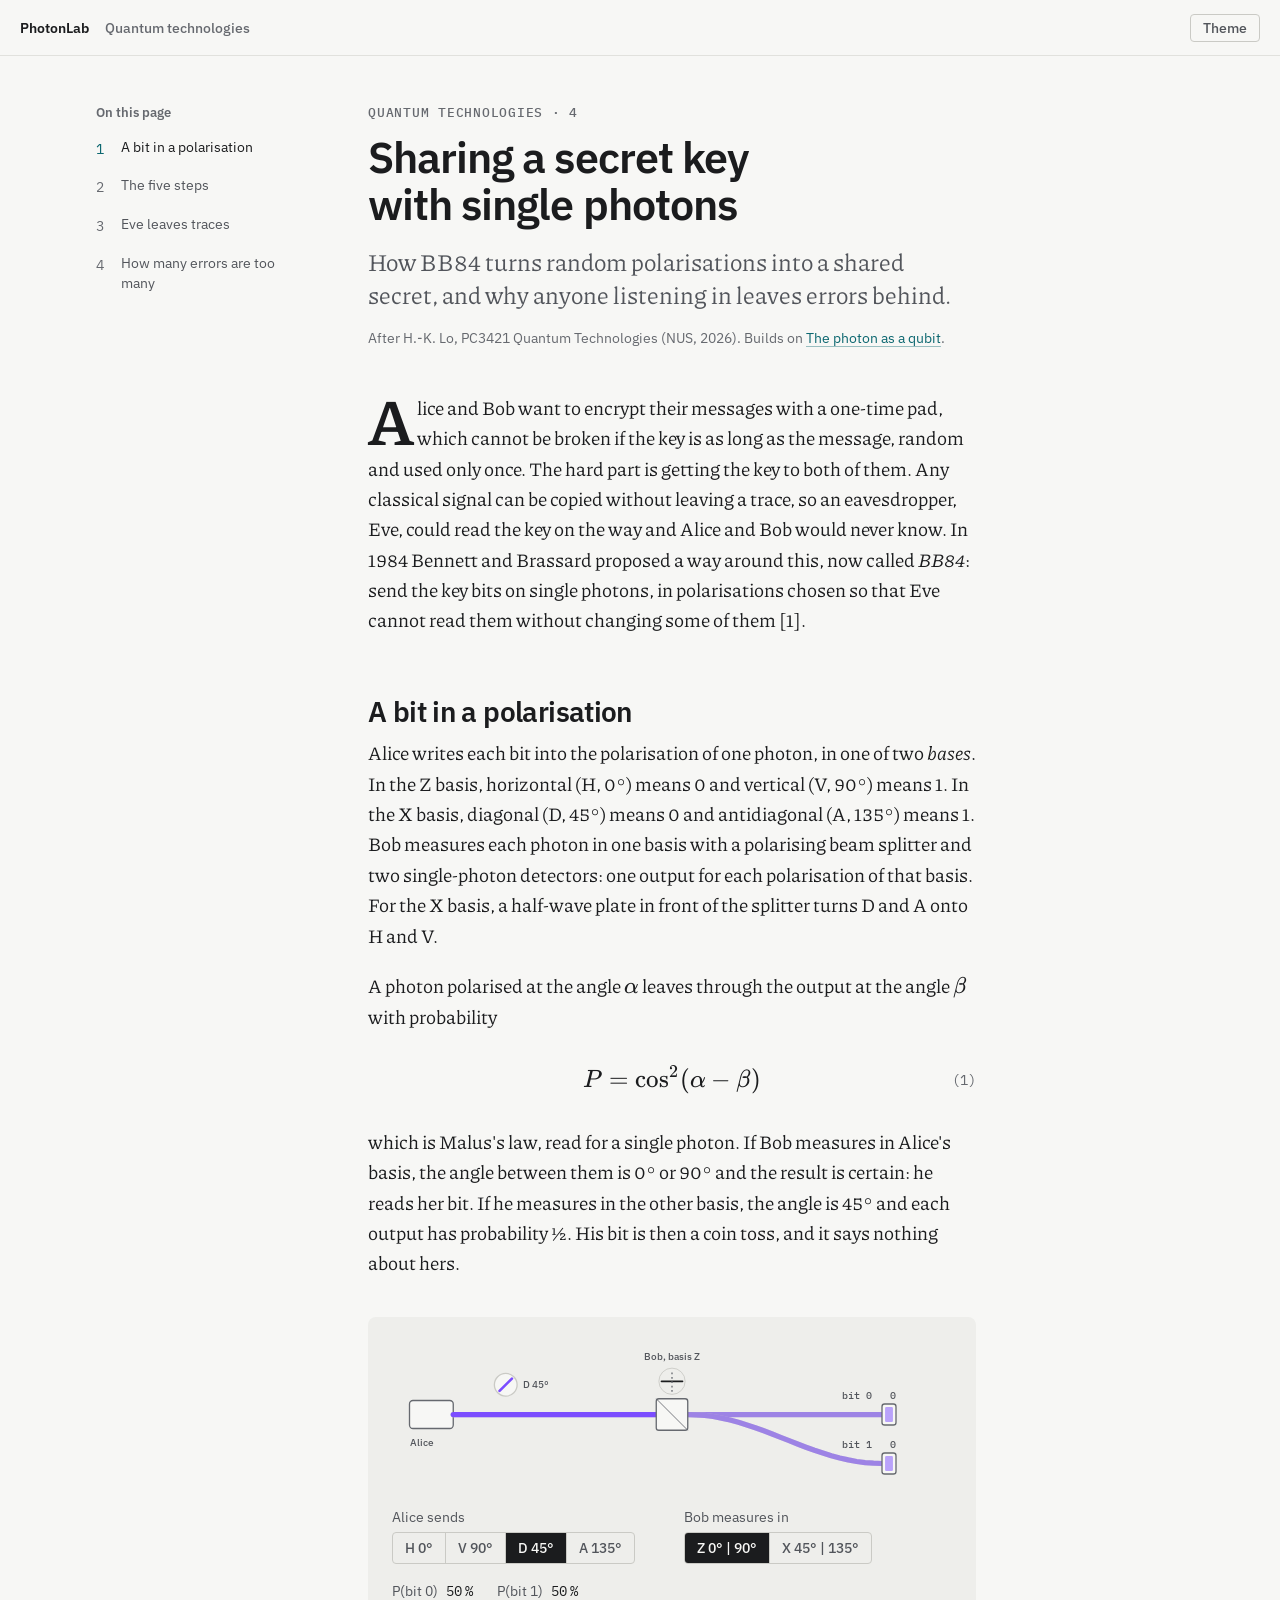
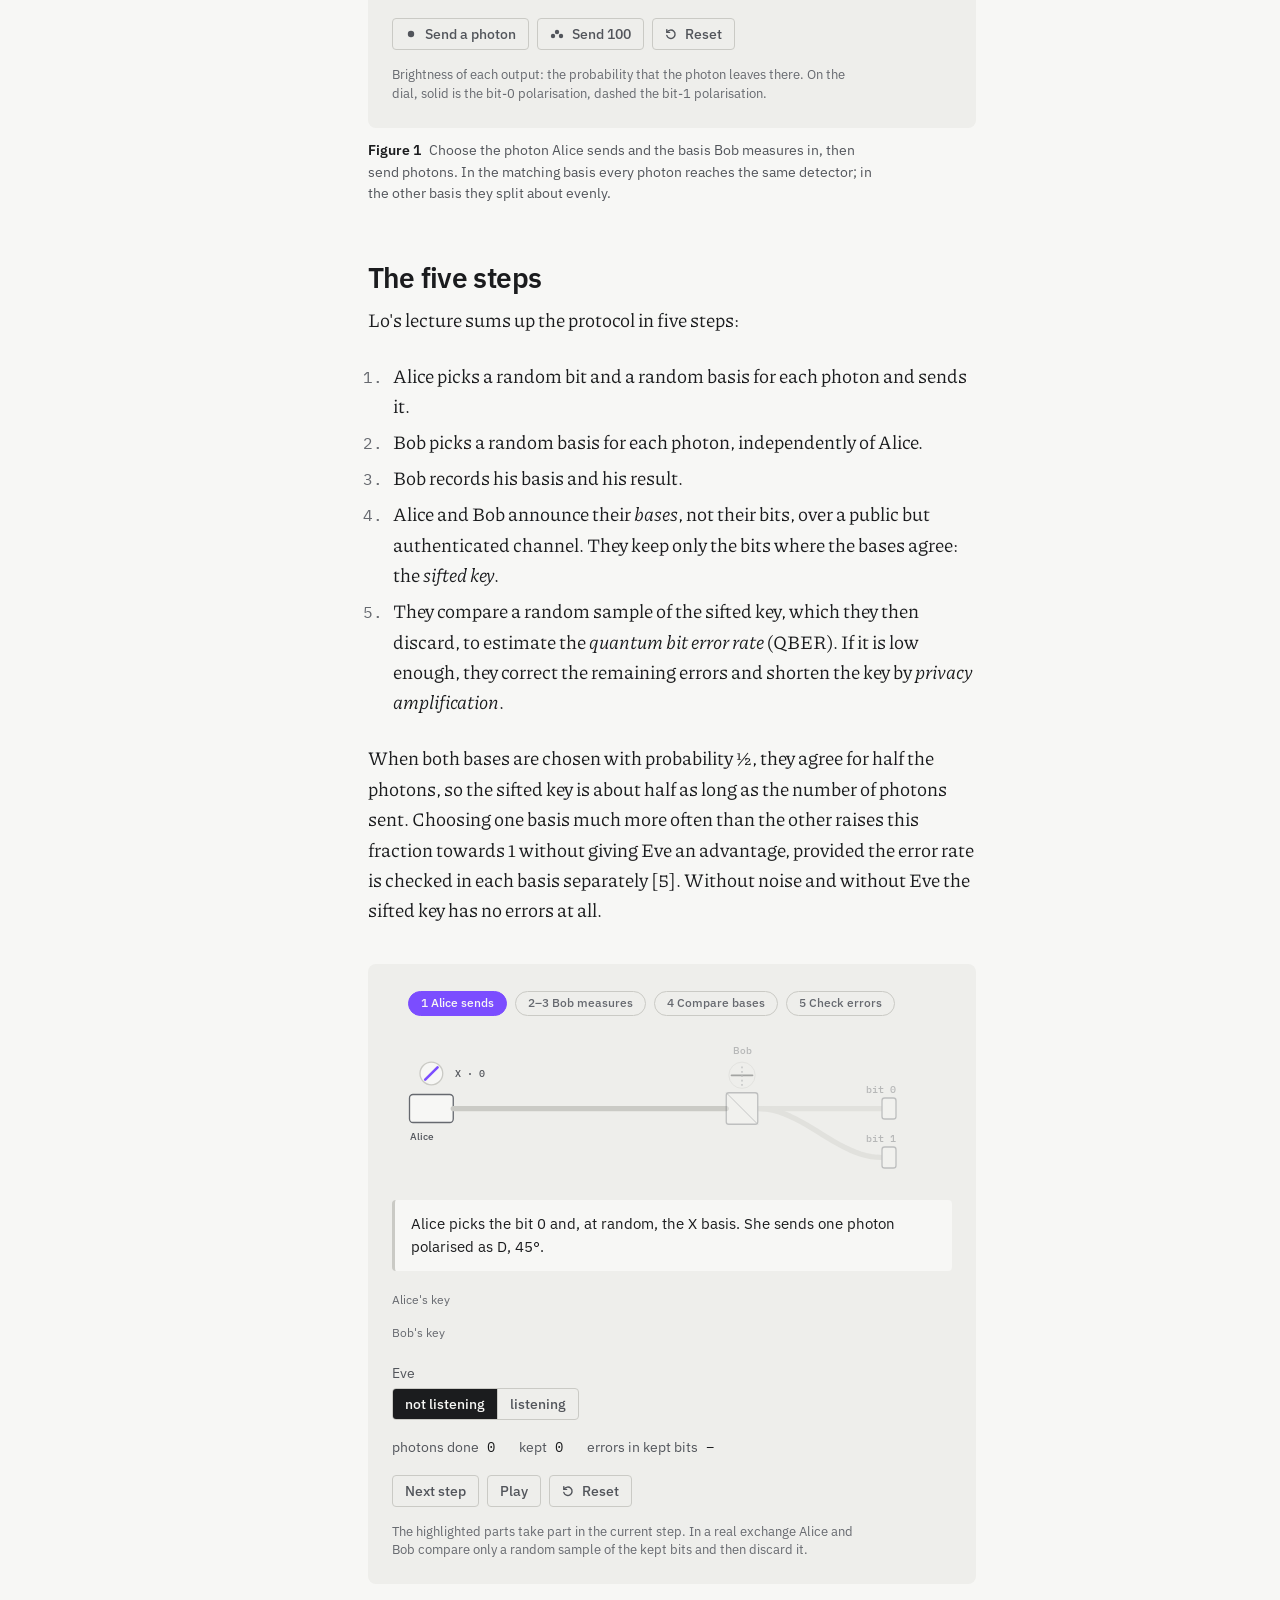
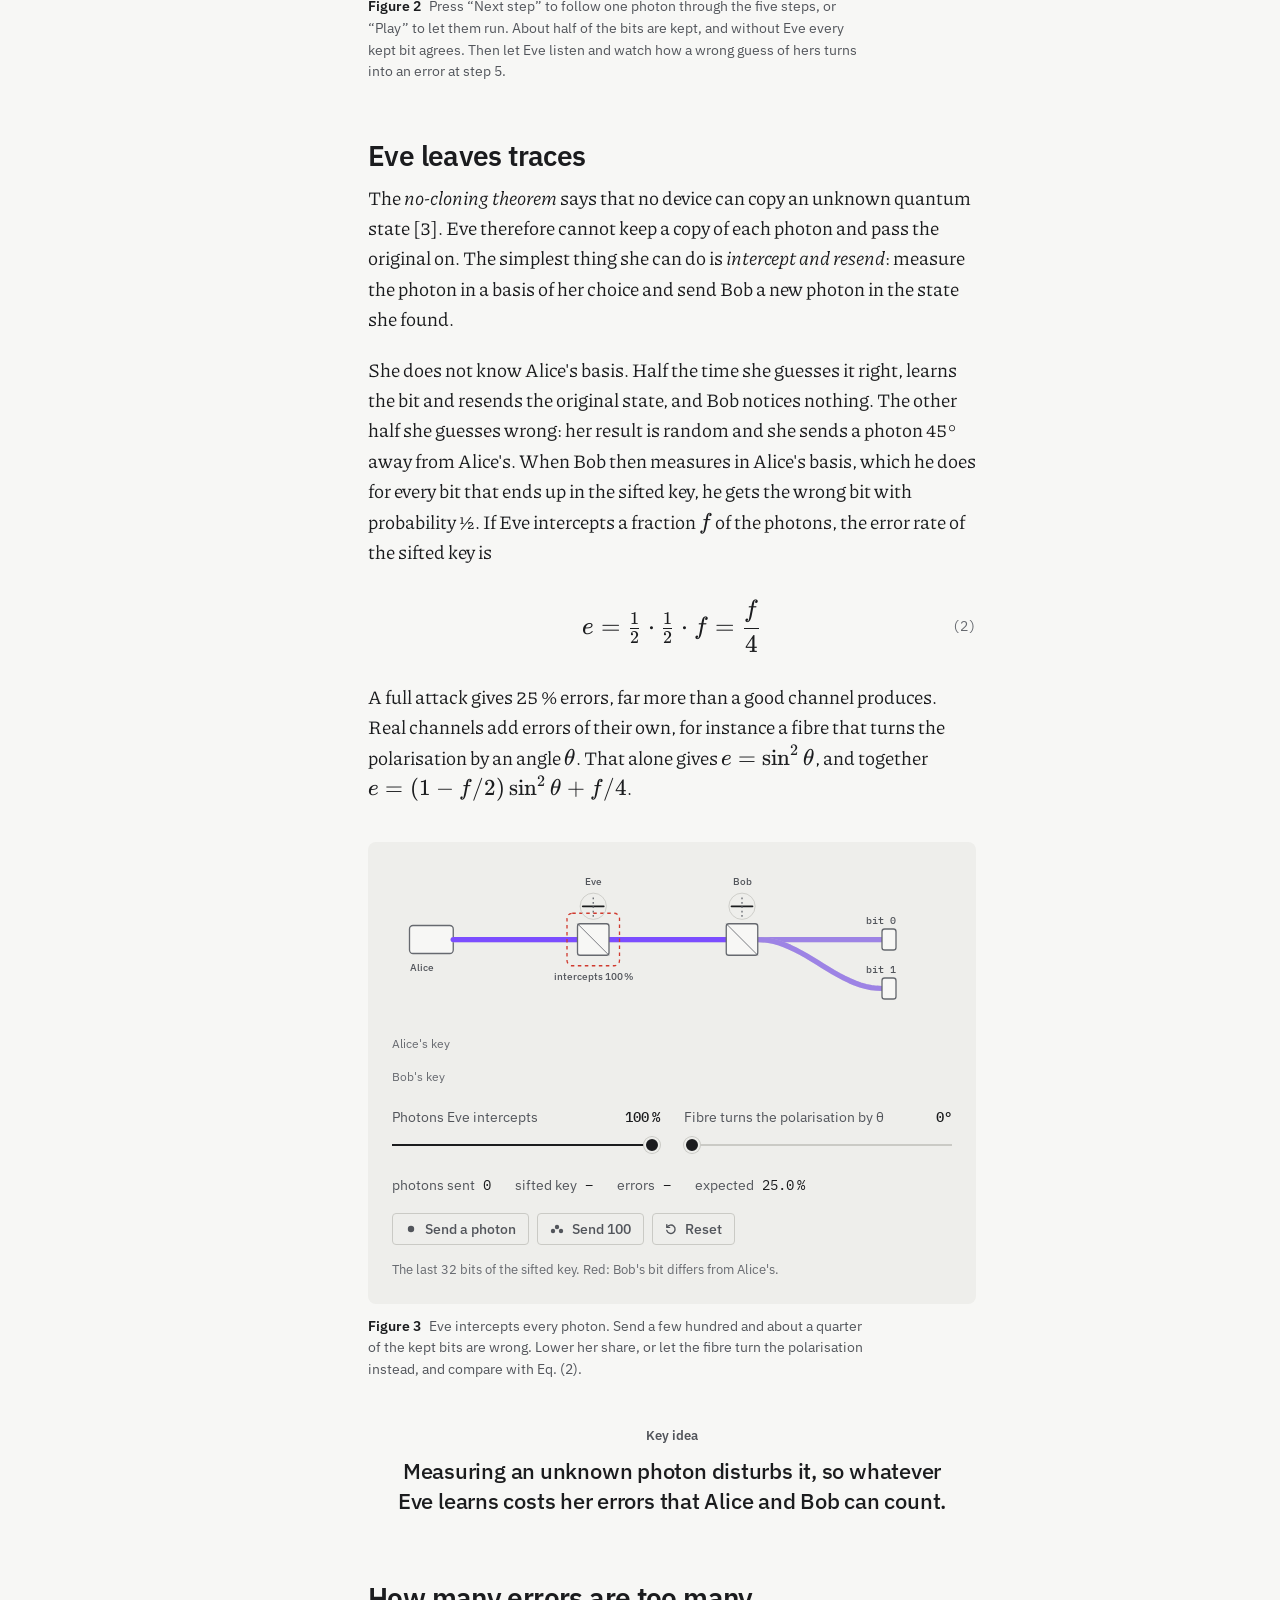
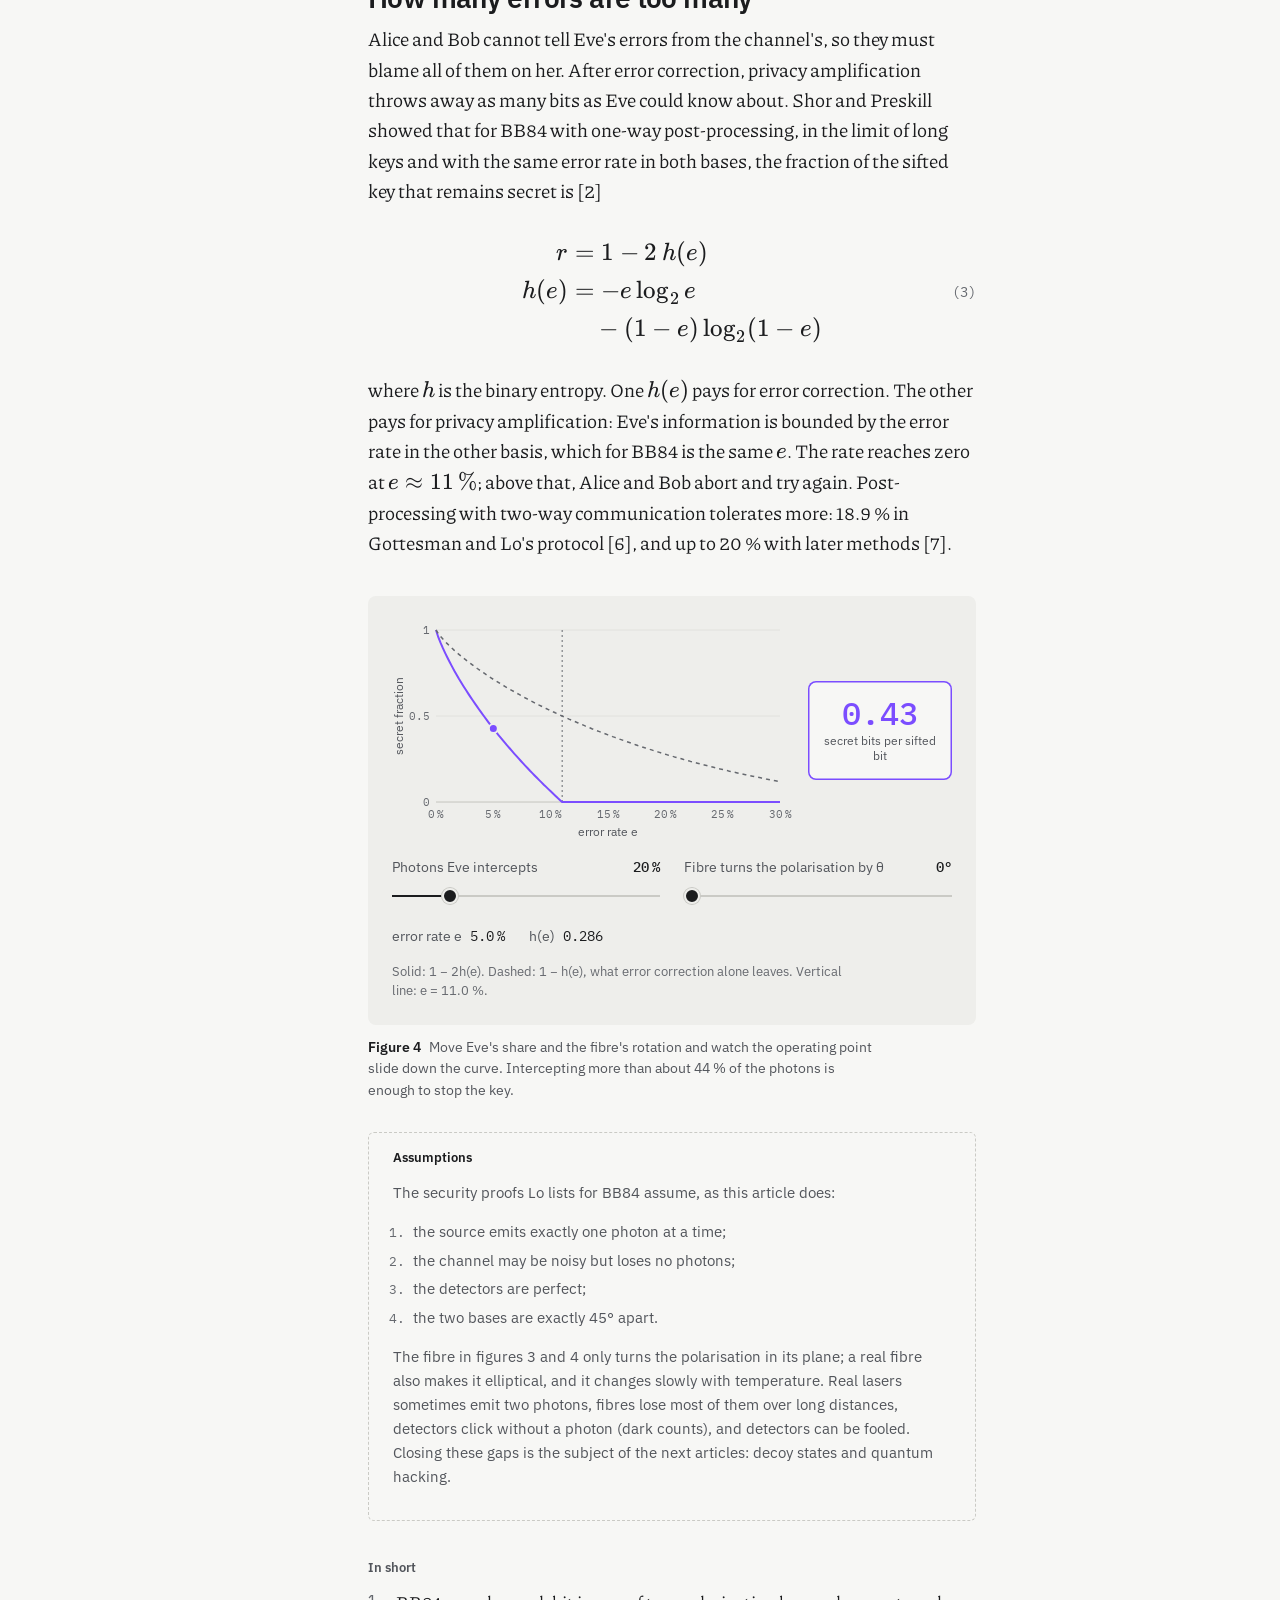
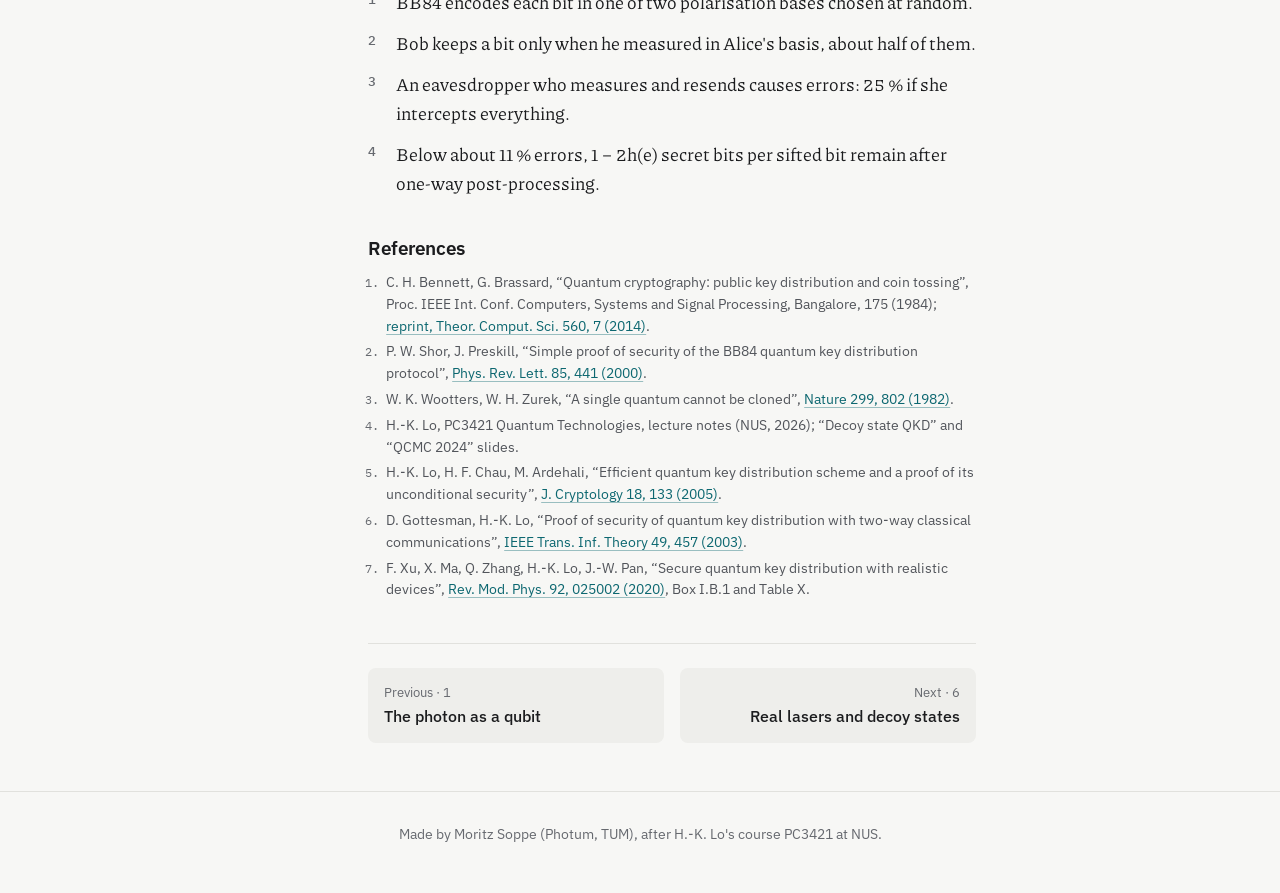
==== bb84.html @ afd4a5d1 "Publish only chapters 1, 4, 6 and 7 for now Co-Authored-By: Claude Opus 5.5 <noreply@anthropic.com>" ====
<!doctype html>
<html lang="en" data-theme="dark">
  <head>
    <meta charset="UTF-8" />
    <meta name="viewport" content="width=device-width, initial-scale=1" />
    <title>Sharing a secret key with single photons · PhotonLab</title>
    <link rel="preconnect" href="https://fonts.googleapis.com" />
    <link rel="preconnect" href="https://fonts.gstatic.com" crossorigin />
    <link
      rel="stylesheet"
      href="https://fonts.googleapis.com/css2?family=Piazzolla:ital,opsz,wght@0,8..30,100..900;1,8..30,100..900&display=swap"
    />
    <script>
      try {
        const t = localStorage.getItem("photonlab.theme");
        document.documentElement.dataset.theme =
          t === "light" || t === "dark"
            ? t
            : matchMedia("(prefers-color-scheme: light)").matches
              ? "light"
              : "dark";
      } catch {}
    </script>
    <script type="module" crossorigin src="./assets/main-Bn-H3xcI.js"></script>
    <link rel="stylesheet" crossorigin href="./assets/main-IV2dKmiz.css">
  </head>
  <body data-page="bb84">
    <div id="root"></div>
  </body>
</html>
---- assets/main-IV2dKmiz.css ----
@font-face{font-family:IBM Plex Sans;font-style:normal;font-display:swap;font-weight:400;src:url(./ibm-plex-sans-latin-400-normal-CDDApCn2.woff2)format("woff2"),url(./ibm-plex-sans-latin-400-normal-CYLoc0-x.woff)format("woff")}@font-face{font-family:IBM Plex Sans;font-style:normal;font-display:swap;font-weight:500;src:url(./ibm-plex-sans-latin-500-normal-6ng42L7E.woff2)format("woff2"),url(./ibm-plex-sans-latin-500-normal-BgVn5rGT.woff)format("woff")}@font-face{font-family:IBM Plex Sans;font-style:normal;font-display:swap;font-weight:600;src:url(./ibm-plex-sans-latin-600-normal-CuJfVYMP.woff2)format("woff2"),url(./ibm-plex-sans-latin-600-normal-Cu4Hd6ag.woff)format("woff")}@font-face{font-family:IBM Plex Sans;font-style:normal;font-display:swap;font-weight:400;src:url(./ibm-plex-sans-greek-400-normal-_efipK4i.woff2)format("woff2"),url(./ibm-plex-sans-greek-400-normal-D9ESIMu3.woff)format("woff")}@font-face{font-family:IBM Plex Mono;font-style:normal;font-display:swap;font-weight:400;src:url(./ibm-plex-mono-latin-400-normal-DMJ8VG8y.woff2)format("woff2"),url(./ibm-plex-mono-latin-400-normal-CvHOgSBP.woff)format("woff")}@font-face{font-family:IBM Plex Mono;font-style:normal;font-display:swap;font-weight:500;src:url(./ibm-plex-mono-latin-500-normal-DSY6xOcd.woff2)format("woff2"),url(./ibm-plex-mono-latin-500-normal-CB9ihrfo.woff)format("woff")}:root{--color-canvas:#05090f;--color-chip:#0a111c;--color-chip-edge:#22324a;--color-grid:#15223a;--color-grid-major:#213350;--color-panel:#0d1623;--color-panel-hover:#142133;--color-ruler:#070c14;--color-line:#1a2638;--color-line-strong:#26354b;--color-text:#dce4ee;--color-text-muted:#9fadc0;--color-text-subtle:#7b8aa0;--color-tip-bg:#dce4ee;--color-tip-fg:#0a111c;--color-silicon:#566e90;--color-metal:#6f829c;--color-select:#4c9bff;--light:#a58bff;--light-hot:#e6dcff;--light-blend:screen;--color-problem:#f25ce6;--field-pos:#ff6b5f;--field-neg:#4f9dff;--wavelength-1:#6b73ff;--wavelength-2:#2fc4ff;--wavelength-3:#3ee07a;--wavelength-4:#ffd83a;--wavelength-5:#ff8a2a;--wavelength-6:#ff4436;--shadow-float:0 10px 30px #00000073;--font-ui:"IBM Plex Sans", system-ui, -apple-system, "Segoe UI", sans-serif;--font-num:"IBM Plex Mono", ui-monospace, "SFMono-Regular", monospace;--text-2xs:10.5px;--text-xs:11.5px;--text-ui:12.5px;--text-title:13px;--radius-control:5px;--radius-module:6px;--radius-panel:8px;--control-size:36px;--control-size-sm:30px;--paper:#131415;--paper-sunk:#1b1c1e;--ink:#e6e6e3;--ink-muted:#a8a9a7;--ink-subtle:#85878a;--rule:#26282a;--rule-strong:#393b3e;--accent:#6cc6cc;--accent-line:#6cc6cc66;--scrim:#0009;--font-text:"Piazzolla Variable", georgia, serif;--font-head:var(--font-ui);--weight-head:600;--track-head:-.022em;--type-body:1.1875rem;--type-leading:1.6;--type-h1:2.7rem;--type-h2:1.75rem;--type-h3:1.2rem;--type-dek:1.5rem;--type-keyidea:1.4rem;--type-callout:1rem;--type-caption:.875rem;--type-note:.8438rem;--type-label:.7813rem;--type-nav:.875rem;--katex-scale:1.08em;--measure:calc(var(--type-body) * 32);--rail-width:13rem;--margin-width:14rem;--gutter:20px;--header-height:56px;--space-1:.25rem;--space-2:.5rem;--space-3:.75rem;--space-4:1rem;--space-6:1.5rem;--space-8:2rem;--space-12:3rem;--radius-sm:4px;--radius-md:8px;--duration-fast:.12s;--duration-base:.24s}:root[data-theme=dark]{--lightningcss-light: ;--lightningcss-dark:initial;color-scheme:dark}:root[data-theme=light]{--lightningcss-light:initial;--lightningcss-dark: ;color-scheme:light;--color-canvas:#e6eaef;--color-chip:#f6f8fa;--color-chip-edge:#c5ced9;--color-grid:#dde3ea;--color-grid-major:#c7d0db;--color-panel:#fff;--color-panel-hover:#f0f3f6;--color-ruler:#eef1f4;--color-line:#e1e6ec;--color-line-strong:#cfd6df;--color-text:#0d1827;--color-text-muted:#46566b;--color-text-subtle:#5b6a7e;--color-tip-bg:#0d1827;--color-tip-fg:#f6f8fa;--color-silicon:#7a889b;--color-metal:#71839b;--color-select:#1e6fd9;--light:#7b4dff;--light-hot:#7b4dff;--light-blend:normal;--color-problem:#b0209f;--field-pos:#d03a2f;--field-neg:#1f63d1;--wavelength-1:#4450e0;--wavelength-2:#0091c7;--wavelength-3:#139a47;--wavelength-4:#b88c00;--wavelength-5:#dd620a;--wavelength-6:#d3261a;--shadow-float:0 1px 2px #0d18270f, 0 10px 28px #0d18271a;--paper:#f7f7f5;--paper-sunk:#eeeeeb;--ink:#1b1c1e;--ink-muted:#52555b;--ink-subtle:#66696f;--rule:#e1e1dd;--rule-strong:#cacac5;--accent:#0c6770;--accent-line:#0c677066;--scrim:#1b1c1e66}@media (pointer:coarse){:root{--control-size:44px;--control-size-sm:44px}}@media (width<=720px){:root{--type-body:1.125rem;--type-h1:2rem;--type-h2:1.4rem;--type-dek:1.25rem;--type-keyidea:1.2rem;--gutter:18px}}@media (prefers-reduced-motion:reduce){:root{--duration-fast:0s;--duration-base:0s}}*,:before,:after{box-sizing:border-box}html{-webkit-text-size-adjust:100%;-moz-text-size-adjust:100%;text-size-adjust:100%;scroll-padding-top:calc(var(--header-height) + var(--space-6))}body{background:var(--paper);color:var(--ink);font:400 var(--type-body) / var(--type-leading) var(--font-text);font-optical-sizing:auto;font-kerning:normal;text-rendering:optimizelegibility;-webkit-font-smoothing:antialiased;margin:0}a{color:var(--accent);-webkit-text-decoration:underline 1px var(--accent-line);text-decoration:underline 1px var(--accent-line);text-underline-offset:.2em}a:hover{text-decoration-color:currentColor}:focus-visible{outline:2px solid var(--color-select);outline-offset:2px;border-radius:2px}::selection{background:color-mix(in srgb, var(--color-select) 25%, transparent)}.katex{font-size:var(--katex-scale)}.katex:not(.katex-display>.katex){white-space:nowrap}.katex-display{padding:2px 0;overflow:auto hidden}.katex-display>.katex>.katex-html>.tag{color:var(--ink-subtle);font:400 var(--type-caption) / 1 var(--font-num)}.katex-display>.katex>.katex-html>.tag *{font:inherit}@media (width<=720px){.katex-display>.katex>.katex-html>.tag{margin-left:1.5em;position:static}}.visually-hidden{clip-path:inset(50%);white-space:nowrap;width:1px;height:1px;position:absolute;overflow:hidden}.skip-link{z-index:40;top:var(--space-2);left:var(--space-2);padding:var(--space-2) var(--space-3);border-radius:var(--radius-sm);background:var(--ink);color:var(--paper);font:500 var(--type-nav) var(--font-ui);position:absolute;transform:translateY(-200%)}.skip-link:focus{transform:none}@view-transition{navigation:auto}::view-transition-group(*){animation-duration:var(--duration-base)}::view-transition-old(*){animation-duration:var(--duration-base)}::view-transition-new(*){animation-duration:var(--duration-base)}@media (prefers-reduced-motion:reduce){html{scroll-behavior:auto}@view-transition{navigation:none}}@media print{html{font-size:9.5pt}.site-header,.site-footer,.rail,.end-cards,.skip-link{display:none!important}}@page{size:a4;margin:16mm 16mm 18mm;@bottom-right{content:counter(page);font:8pt IBM Plex Mono,monospace}}.prose{counter-reset:section figure table note}.prose>*{margin-block:0}.prose>*+*{margin-top:1.05em}.prose>:is(h2,h3)+*{margin-top:.5em}.prose>*+h2{margin-top:2.1em}.prose>*+h3{margin-top:1.6em}.prose>:is(.block,.katex-display)+*,.prose>*+.block{margin-top:2em}.prose>.katex-display{margin-top:1.3em}.prose>:is(h2,h3)+:is(.block,.katex-display){margin-top:.75em}.prose>.rail+*{margin-top:0}.prose>.article-header+*{margin-top:2.75rem}.prose>p{text-wrap:pretty;position:relative}.prose>.article-header+p:first-letter{float:left;margin:.1em .08em 0 0;font-size:3.2em;font-weight:600;line-height:.8}@supports (initial-letter:2){.prose>.article-header+p:first-letter{float:none;font-size:inherit;line-height:inherit;initial-letter:2;margin:0 .1em 0 0}}.prose h2,.prose h3{font-family:var(--font-head);font-weight:var(--weight-head);letter-spacing:var(--track-head);text-wrap:balance}.prose>h2{font-size:var(--type-h2);counter-increment:section;line-height:1.22;position:relative}.prose>h2>.section-link{font:400 var(--type-caption) / 1 var(--font-num);letter-spacing:0;color:var(--ink-subtle);white-space:nowrap;text-decoration:none;position:absolute;top:.7em;right:calc(100% + 1.1rem)}.prose>h2>.section-link:before{content:"§ ";opacity:0}.prose>h2>.section-link:after{content:counter(section)}.prose>h2:hover>.section-link,.prose>h2>.section-link:focus-visible{color:var(--accent)}.prose>h2:hover>.section-link:before,.prose>h2>.section-link:focus-visible:before{opacity:1}.prose>h2>.section-link[data-copied]:before{content:none}.prose>h2>.section-link[data-copied]:after{content:attr(data-copied)}.prose>h3{font-size:var(--type-h3);line-height:1.3}@media (width<1000px){.prose>h2>.section-link{margin-right:var(--space-3);vertical-align:.3em;display:inline-block;position:static}.prose>h2>.section-link:before{content:none}}.prose>p.end:after{content:"    ";background:var(--ink-subtle);margin-left:.3em;-webkit-mask:url("data:image/svg+xml,%3csvg%20xmlns='http://www.w3.org/2000/svg'%20viewBox='30%2070%20440%20380'%20fill='none'%20stroke='%23000'%20stroke-linecap='round'%3e%3cpath%20stroke-width='32'%20d='M390%20190V330M120%20260H460'/%3e%3cpath%20stroke-width='20'%20d='M50%20360H260M190%20290V430M70%20160H360M290%2090V230'/%3e%3c/svg%3e") 50%/.95em .8em no-repeat;mask:url("data:image/svg+xml,%3csvg%20xmlns='http://www.w3.org/2000/svg'%20viewBox='30%2070%20440%20380'%20fill='none'%20stroke='%23000'%20stroke-linecap='round'%3e%3cpath%20stroke-width='32'%20d='M390%20190V330M120%20260H460'/%3e%3cpath%20stroke-width='20'%20d='M50%20360H260M190%20290V430M70%20160H360M290%2090V230'/%3e%3c/svg%3e") 50%/.95em .8em no-repeat}.prose :is(ul,ol){padding-left:1.3em}.prose li{margin:.3em 0}.prose li::marker{color:var(--ink-subtle);font-family:var(--font-num);font-size:.85em}.prose strong{font-weight:650}.prose hr{border:0;border-top:1px solid var(--rule);width:100%}.prose blockquote{padding-left:var(--space-4);border-left:2px solid var(--rule-strong);color:var(--ink-muted);margin-inline:0}.prose code{font:.85em var(--font-num)}.prose table{border-collapse:collapse;width:100%;font:400 var(--type-caption) / 1.4 var(--font-ui)}.prose th{padding:0 var(--space-4) var(--space-2) 0;border-bottom:1px solid var(--rule-strong);color:var(--ink-muted);font-size:var(--type-label);text-align:left;font-weight:600}.prose td{padding:var(--space-2) var(--space-4) var(--space-2) 0;border-bottom:1px solid var(--rule)}.prose :is(th,td):is([align=right],[style*=right]){text-align:right}.prose td:is([align=right],[style*=right]){font-family:var(--font-num)}@media print{.prose>p{orphans:3;widows:3}.prose>:is(h2,h3){break-after:avoid}.prose>:is(.figure,.keyidea,.takeaways,table){break-inside:avoid}.prose>p.end:after{-webkit-print-color-adjust:exact;print-color-adjust:exact}.prose [data-figure-actions],.prose .figure input[type=range],.prose .article-header .lab{display:none}.prose .refs a[data-plain]{font-size:0}.prose .refs a[data-plain]:after{content:attr(href);font-size:var(--type-caption)}}:root{--font-text:"Piazzolla", georgia, serif}.site-header{align-items:center;gap:var(--space-4);height:var(--header-height);padding:0 var(--gutter);border-bottom:1px solid var(--rule);font:500 var(--type-nav) var(--font-ui);display:flex}.site-header .brand{color:var(--ink);font-weight:600;text-decoration:none}.site-header .crumb{color:var(--ink-subtle)}.site-header button{padding:var(--space-1) var(--space-3);border:1px solid var(--rule-strong);border-radius:var(--radius-sm);color:var(--ink-muted);font:inherit;cursor:pointer;background:0 0;margin-left:auto}.page-grid{grid-template-columns:minmax(var(--gutter), 1fr) minmax(0, var(--measure)) minmax(var(--gutter), 1fr);padding:var(--space-12) 0 var(--space-12);display:grid}.page-grid>*{grid-column:2;min-width:0}.article-header .stage{margin:0 0 var(--space-3);color:var(--ink-subtle);font:500 var(--type-label) / 1.4 var(--font-num);letter-spacing:.06em;text-transform:uppercase}.article-header h1{font:var(--weight-head) var(--type-h1) / 1.1 var(--font-head);letter-spacing:var(--track-head);text-wrap:balance;margin:0}.article-header .dek{margin:var(--space-4) 0 0;color:var(--ink-muted);font-size:var(--type-dek);line-height:1.4}.article-header .source{margin:var(--space-4) 0 0;color:var(--ink-subtle);font:400 var(--type-caption) / 1.5 var(--font-ui)}.m{white-space:nowrap;font-style:italic}.m .up{font-style:normal}.eq{grid-template-columns:2.5rem minmax(0,1fr) 2.5rem;align-items:center;font-size:1.1em;display:grid}.eq-body{grid-column:2;min-width:0;overflow:auto hidden}.eq-body .katex-display{margin:.4em 0;overflow:visible}.eq-num{color:var(--ink-subtle);font:400 var(--type-caption) / 1 var(--font-num);grid-column:3;justify-self:end}@media (width<=720px){.eq{grid-template-columns:minmax(0,1fr);font-size:1em}.eq-body,.eq-num{grid-column:1}.eq-num{grid-row:1;margin-bottom:-.6em}}.figure{counter-increment:figure;margin-inline:0}.figure>.panel{gap:var(--space-4);padding:var(--space-6);border-radius:var(--radius-md);background:var(--paper-sunk);color:var(--ink);font-family:var(--font-ui);grid-template-columns:minmax(0,1fr);display:grid}.figure figcaption{max-width:36em;margin-top:var(--space-3);color:var(--ink-muted);font:400 var(--type-caption) / 1.55 var(--font-ui);text-wrap:pretty}.figure figcaption b{margin-right:var(--space-2);color:var(--ink);font-weight:600}.figure figcaption b:after{content:counter(figure)}.callout{padding:var(--space-4) var(--space-6);border:1px dashed var(--rule-strong);color:var(--ink-muted);font:400 .9375rem / 1.6 var(--font-ui);border-radius:6px}.callout .label,.keyidea .label,.takeaways .label{margin-bottom:var(--space-1);color:var(--ink);font:600 var(--type-label) / 1.4 var(--font-ui);display:block}.callout ol{margin:0;padding-left:1.3em}.keyidea{padding:var(--space-2) 0;text-align:center}.keyidea .label{margin-bottom:var(--space-3);color:var(--ink-muted)}.keyidea p{max-width:30em;font:500 var(--type-keyidea) / 1.35 var(--font-head);letter-spacing:-.01em;text-wrap:balance;margin:0 auto}.takeaways .label{margin-bottom:var(--space-3);color:var(--ink-muted)}.takeaways ol{gap:var(--space-3);counter-reset:takeaway;margin:0;padding:0;list-style:none;display:grid}.takeaways li{counter-increment:takeaway;margin:0;padding-left:28px;font-size:.95em;position:relative}.takeaways li:before{content:counter(takeaway);color:var(--ink-subtle);font:500 .8125rem/1.9 var(--font-num);position:absolute;left:0}.refs{color:var(--ink-muted);font:400 var(--type-caption) / 1.55 var(--font-ui);padding-left:1.3em}.page-grid{grid-template-columns:minmax(var(--gutter), 1fr) var(--rail-width) minmax(2rem, 4rem) minmax(0, var(--measure)) minmax(var(--gutter), 1fr) var(--rail-width)}.page-grid>*{grid-column:4}.page-grid>.rail{top:var(--space-8);font:400 var(--type-nav) / 1.4 var(--font-ui);grid-area:1/2/span 200;align-self:start;margin:0;position:sticky}.rail .label{margin-bottom:var(--space-3);color:var(--ink-subtle);font:600 var(--type-label) / 1.4 var(--font-ui);display:block}.rail ol{gap:var(--space-2);counter-reset:toc;margin:0;padding:0;list-style:none;display:grid}.rail li{counter-increment:toc}.rail a{gap:var(--space-2);color:var(--ink-muted);text-decoration:none;display:flex}.rail a:before{content:counter(toc);min-width:1.2em;color:var(--ink-subtle);font:400 var(--type-caption) / 1.6 var(--font-num)}.rail a:hover,.rail a[aria-current=true]{color:var(--ink)}.rail a[aria-current=true]:before{color:var(--accent)}@media (width<1260px){.page-grid{grid-template-columns:minmax(var(--gutter), 1fr) 0 0 minmax(0, var(--measure)) minmax(var(--gutter), 1fr) 0}.page-grid>.rail{display:none}}@media (width<=720px){.page-grid>.figure{grid-column:1/-1}.figure>.panel{padding:var(--space-4) var(--gutter);border-radius:0}.figure figcaption{padding:0 var(--gutter)}}.bench{width:100%;height:auto;display:block;overflow:visible}.guide{fill:none;stroke:var(--rule-strong);stroke-width:6px;stroke-linecap:round;stroke-linejoin:round}.guide-light{fill:none;stroke:var(--light);stroke-width:6px;stroke-linecap:round;stroke-linejoin:round;transition:opacity var(--duration-base)}.detector{fill:var(--paper);stroke:var(--ink-subtle);stroke-width:1.5px}.detector-lit{fill:var(--light);transition:opacity var(--duration-base)}.detector-flash{fill:var(--light);opacity:0;filter:blur(6px);animation:.6s ease-out flash}@keyframes flash{0%{opacity:.9}to{opacity:0}}.source,.cube{fill:var(--paper);stroke:var(--ink-subtle);stroke-width:1.5px}.cube-diag{stroke:var(--ink-subtle);stroke-width:1px}.dial{fill:none;stroke:var(--rule-strong)}.dial-0{stroke:var(--ink);stroke-width:2px;stroke-linecap:round}.dial-1{stroke:var(--ink-subtle);stroke-width:1.5px;stroke-dasharray:2 3}.eve{fill:none;stroke:var(--field-pos);stroke-width:1.5px;stroke-dasharray:4 4}.part-label{fill:var(--ink-muted);font:500 11.5px var(--font-ui)}.port{fill:var(--ink-muted);font:500 11px var(--font-num);white-space:pre}.pol circle{fill:var(--paper);stroke:var(--rule-strong);stroke-width:1.5px}.pol line{stroke:var(--light);stroke-width:3px;stroke-linecap:round}.pol-bad line{stroke:var(--field-pos)}.photon-halo{fill:var(--light);opacity:.45;filter:blur(7px)}@media (prefers-reduced-motion:reduce){.detector-flash{animation:none}}.tape{font:500 var(--type-caption) / 1 var(--font-num);grid-template-columns:6.5rem repeat(12,minmax(1.75rem,1fr));gap:3px;display:grid;overflow-x:auto}.tape-col{border-radius:var(--radius-md);grid-template-rows:repeat(6,1.9rem);place-items:center;display:grid}.tape-head{color:var(--ink-subtle);font:400 .75rem / 1.2 var(--font-ui);justify-items:start}.tape-col.kept{background:var(--paper);box-shadow:inset 0 0 0 1.5px var(--light)}.tape-col.drop{color:var(--ink-subtle)}.tape-col.drop .glyph{opacity:.45}.tape-col.empty{background:var(--paper);opacity:.35}.tape-col span:last-child{font:500 .6875rem / 1 var(--font-ui)}.tape-col.kept span:last-child{color:var(--light)}.glyph{width:1.45rem;height:1.45rem}.key{gap:var(--space-2);display:grid}.key-row{grid-template-columns:6.5rem minmax(0,1fr);align-items:start;display:grid}.key-row .key-label{line-height:1.6rem}.key-label{color:var(--ink-subtle);font:400 .75rem / 1.2 var(--font-ui)}.key-bits{min-height:1.6rem;font:500 var(--type-caption) / 1.6rem var(--font-num);text-align:center;grid-template-columns:repeat(32,minmax(0,1fr));gap:2px;display:grid}.bit{background:var(--paper);border-radius:3px}.bit-bad{background:var(--field-pos);color:var(--paper)}.rate{gap:var(--space-4);grid-template-columns:minmax(0,1fr) 9rem;align-items:center;display:grid}.rate-plot{min-width:0}.verdict{gap:var(--space-1);padding:var(--space-4);border-radius:var(--radius-md);background:var(--paper);text-align:center;transition:box-shadow var(--duration-base);display:grid}.verdict strong{font:500 2rem / 1 var(--font-num)}.verdict span{color:var(--ink-muted);font:400 .75rem / 1.3 var(--font-ui)}.verdict-ok{box-shadow:inset 0 0 0 1.5px var(--light)}.verdict-ok strong{color:var(--light)}.verdict-bad{box-shadow:inset 0 0 0 1.5px var(--field-pos)}.verdict-bad strong{color:var(--field-pos)}@media (width<=720px){.rate{grid-template-columns:minmax(0,1fr)}.key-bits{grid-template-columns:repeat(16,minmax(0,1fr))}}.zone{fill:var(--ink-subtle);opacity:.1}.heater{fill:none;stroke:var(--ink-subtle);stroke-width:1.5px}.packet{fill:var(--light)}.packet-halo{fill:var(--light);opacity:.5;filter:blur(8px)}.part-label.warn{fill:var(--field-pos)}.mzi-lower{gap:var(--space-6);grid-template-columns:auto minmax(0,1fr);align-items:center;display:grid}.clocks{gap:var(--space-3);display:grid}@media (width<=720px){.mzi-lower{grid-template-columns:minmax(0,1fr)}.clocks{grid-auto-flow:column;justify-content:center}}.end-cards{gap:var(--space-4);padding-top:var(--space-6);border-top:1px solid var(--rule);grid-template-columns:1fr 1fr;display:grid}.end-cards a{gap:var(--space-1);padding:var(--space-4);border-radius:var(--radius-md);background:var(--paper-sunk);color:var(--ink);font:500 1rem / 1.35 var(--font-head);text-decoration:none;display:grid}.end-cards a:hover{box-shadow:inset 0 0 0 1px var(--rule-strong)}.end-cards a.next{text-align:right;grid-column:2}.end-cards span{color:var(--ink-subtle);font:400 var(--type-label) / 1.4 var(--font-ui)}.series{gap:var(--space-2);padding:0;list-style:none;display:grid}.series li>a,.series li.planned{gap:var(--space-4);padding:var(--space-3) var(--space-4);border-radius:var(--radius-md);font:500 1.05rem / 1.4 var(--font-head);align-items:baseline;display:flex}.series li>a{background:var(--paper-sunk);color:var(--ink);text-decoration:none}.series li>a:hover{box-shadow:inset 0 0 0 1px var(--light)}.series li.planned{color:var(--ink-subtle)}.series span{min-width:1.5em;color:var(--ink-subtle);font:400 var(--type-caption) / 1 var(--font-num)}.series em{font:400 var(--type-label) / 1 var(--font-ui);margin-left:auto}.site-header .crumb{text-decoration:none}@media (width<=720px){.bench .part-label,.bench .port{font-size:19px}}.dialfig{width:11rem;height:11rem;display:block}.dialfig .dial-0,.dialfig .dial-1{stroke-width:2px}.state-a,.state-b{stroke:var(--light);stroke-width:4px;stroke-linecap:round}.state-b{opacity:.6}.pol-ghost line{stroke:var(--ink-subtle)}@media (width<=720px){.dialfig{justify-self:center}}.hbars{gap:var(--space-2);min-width:0;display:grid}.hbar{gap:var(--space-3);font:400 var(--type-caption) / 1.3 var(--font-ui);grid-template-columns:10rem minmax(0,1fr) 4rem;align-items:center;display:grid}.hbar-label{color:var(--ink-muted)}.hbar-track{background:var(--paper);border-radius:5px;height:10px}.hbar-fill{background:var(--light);height:100%;transition:width var(--duration-base);border-radius:5px;display:block}.hbar-fill.hbar-bad{background:var(--field-pos)}.hbar-value{font-family:var(--font-num);text-align:right}.verdicts{gap:var(--space-3);display:grid}.pbar{fill:var(--light)}.pbar-empty{opacity:.35}.pbar-multi{fill:var(--field-pos)}.axisline,.threshold{stroke:var(--ink-subtle);stroke-width:1px}.threshold{stroke:var(--field-pos);stroke-dasharray:5 4}.det-click{fill:var(--light)}.det-dark{fill:none;stroke:var(--ink-subtle)}@media (width<=720px){.hbar{grid-template-columns:7rem minmax(0,1fr) 3.5rem}}.dense{font:400 var(--type-caption) / 1.4 var(--font-ui);gap:2px;display:grid}.dense-row{gap:var(--space-3);padding:var(--space-2) var(--space-3);border-radius:var(--radius-sm);color:var(--ink-muted);grid-template-columns:3rem 6rem 4rem minmax(0,1fr);display:grid}.dense-row.current{background:var(--paper);box-shadow:inset 0 0 0 1.5px var(--light);color:var(--ink)}.port-text{font-family:var(--font-num)}.ok-text{color:var(--light)}.warn-text{color:var(--field-pos)}@media (width<=720px){.dense-row{gap:var(--space-2);grid-template-columns:2.5rem 4.5rem 3rem minmax(0,1fr)}}.site-footer{padding:var(--space-8) var(--gutter) var(--space-12);border-top:1px solid var(--rule);color:var(--ink-subtle);font:400 var(--type-caption) / 1.5 var(--font-ui);text-align:center}.stepper{gap:var(--space-2);font:500 .75rem / 1.2 var(--font-ui);flex-wrap:wrap;margin:0;padding:0;list-style:none;display:flex}.stepper li{padding:var(--space-1) var(--space-3);border:1px solid var(--rule-strong);color:var(--ink-subtle);transition:background-color var(--duration-base), color var(--duration-base);border-radius:999px}.stepper li.past{color:var(--ink-muted)}.stepper li.current{border-color:var(--light);background:var(--light);color:var(--paper)}.step-card{min-height:4.6em;padding:var(--space-3) var(--space-4);border-left:3px solid var(--rule-strong);border-radius:var(--radius-sm);background:var(--paper);font:400 .9375rem / 1.55 var(--font-ui);margin:0}.step-good{border-left-color:var(--light)}.step-bad{border-left-color:var(--field-pos)}.key-bits.key-bits-20{grid-template-columns:repeat(20,minmax(0,1fr))}@media (width<=720px){.key-bits.key-bits-20{grid-template-columns:repeat(10,minmax(0,1fr))}.step-card{min-height:6.5em}}.dot{stroke:var(--light);stroke-width:2px}.dot-signal{fill:var(--light)}.dot-decoy{fill:var(--paper)}.dot-memory{fill:var(--field-pos);stroke:var(--field-pos)}.hbar-track{position:relative}.hbar-mark{background:var(--ink);width:2px;margin-left:-1px;position:absolute;top:-4px;bottom:-4px}.bright{fill:none;stroke:var(--light);stroke-width:10px;stroke-linecap:round;filter:drop-shadow(0 0 6px var(--light));transition:opacity var(--duration-base)}@font-face{font-display:block;font-family:KaTeX_AMS;font-style:normal;font-weight:400;src:url(./KaTeX_AMS-Regular-BQhdFMY1.woff2)format("woff2"),url(./KaTeX_AMS-Regular-DMm9YOAa.woff)format("woff"),url(./KaTeX_AMS-Regular-DRggAlZN.ttf)format("truetype")}@font-face{font-display:block;font-family:KaTeX_Caligraphic;font-style:normal;font-weight:700;src:url(./KaTeX_Caligraphic-Bold-Dq_IR9rO.woff2)format("woff2"),url(./KaTeX_Caligraphic-Bold-BEiXGLvX.woff)format("woff"),url(./KaTeX_Caligraphic-Bold-ATXxdsX0.ttf)format("truetype")}@font-face{font-display:block;font-family:KaTeX_Caligraphic;font-style:normal;font-weight:400;src:url(./KaTeX_Caligraphic-Regular-Di6jR-x-.woff2)format("woff2"),url(./KaTeX_Caligraphic-Regular-CTRA-rTL.woff)format("woff"),url(./KaTeX_Caligraphic-Regular-wX97UBjC.ttf)format("truetype")}@font-face{font-display:block;font-family:KaTeX_Fraktur;font-style:normal;font-weight:700;src:url(./KaTeX_Fraktur-Bold-CL6g_b3V.woff2)format("woff2"),url(./KaTeX_Fraktur-Bold-BsDP51OF.woff)format("woff"),url(./KaTeX_Fraktur-Bold-BdnERNNW.ttf)format("truetype")}@font-face{font-display:block;font-family:KaTeX_Fraktur;font-style:normal;font-weight:400;src:url(./KaTeX_Fraktur-Regular-CTYiF6lA.woff2)format("woff2"),url(./KaTeX_Fraktur-Regular-Dxdc4cR9.woff)format("woff"),url(./KaTeX_Fraktur-Regular-CB_wures.ttf)format("truetype")}@font-face{font-display:block;font-family:KaTeX_Main;font-style:normal;font-weight:700;src:url(./KaTeX_Main-Bold-Cx986IdX.woff2)format("woff2"),url(./KaTeX_Main-Bold-Jm3AIy58.woff)format("woff"),url(./KaTeX_Main-Bold-waoOVXN0.ttf)format("truetype")}@font-face{font-display:block;font-family:KaTeX_Main;font-style:italic;font-weight:700;src:url(./KaTeX_Main-BoldItalic-DxDJ3AOS.woff2)format("woff2"),url(./KaTeX_Main-BoldItalic-SpSLRI95.woff)format("woff"),url(./KaTeX_Main-BoldItalic-DzxPMmG6.ttf)format("truetype")}@font-face{font-display:block;font-family:KaTeX_Main;font-style:italic;font-weight:400;src:url(./KaTeX_Main-Italic-NWA7e6Wa.woff2)format("woff2"),url(./KaTeX_Main-Italic-BMLOBm91.woff)format("woff"),url(./KaTeX_Main-Italic-3WenGoN9.ttf)format("truetype")}@font-face{font-display:block;font-family:KaTeX_Main;font-style:normal;font-weight:400;src:url(./KaTeX_Main-Regular-B22Nviop.woff2)format("woff2"),url(./KaTeX_Main-Regular-Dr94JaBh.woff)format("woff"),url(./KaTeX_Main-Regular-ypZvNtVU.ttf)format("truetype")}@font-face{font-display:block;font-family:KaTeX_Math;font-style:italic;font-weight:700;src:url(./KaTeX_Math-BoldItalic-CZnvNsCZ.woff2)format("woff2"),url(./KaTeX_Math-BoldItalic-iY-2wyZ7.woff)format("woff"),url(./KaTeX_Math-BoldItalic-B3XSjfu4.ttf)format("truetype")}@font-face{font-display:block;font-family:KaTeX_Math;font-style:italic;font-weight:400;src:url(./KaTeX_Math-Italic-t53AETM-.woff2)format("woff2"),url(./KaTeX_Math-Italic-DA0__PXp.woff)format("woff"),url(./KaTeX_Math-Italic-flOr_0UB.ttf)format("truetype")}@font-face{font-display:block;font-family:KaTeX_SansSerif;font-style:normal;font-weight:700;src:url(./KaTeX_SansSerif-Bold-D1sUS0GD.woff2)format("woff2"),url(./KaTeX_SansSerif-Bold-DbIhKOiC.woff)format("woff"),url(./KaTeX_SansSerif-Bold-CFMepnvq.ttf)format("truetype")}@font-face{font-display:block;font-family:KaTeX_SansSerif;font-style:italic;font-weight:400;src:url(./KaTeX_SansSerif-Italic-C3H0VqGB.woff2)format("woff2"),url(./KaTeX_SansSerif-Italic-DN2j7dab.woff)format("woff"),url(./KaTeX_SansSerif-Italic-YYjJ1zSn.ttf)format("truetype")}@font-face{font-display:block;font-family:KaTeX_SansSerif;font-style:normal;font-weight:400;src:url(./KaTeX_SansSerif-Regular-DDBCnlJ7.woff2)format("woff2"),url(./KaTeX_SansSerif-Regular-CS6fqUqJ.woff)format("woff"),url(./KaTeX_SansSerif-Regular-BNo7hRIc.ttf)format("truetype")}@font-face{font-display:block;font-family:KaTeX_Script;font-style:normal;font-weight:400;src:url(./KaTeX_Script-Regular-D3wIWfF6.woff2)format("woff2"),url(./KaTeX_Script-Regular-D5yQViql.woff)format("woff"),url(./KaTeX_Script-Regular-C5JkGWo-.ttf)format("truetype")}@font-face{font-display:block;font-family:KaTeX_Size1;font-style:normal;font-weight:400;src:url(./KaTeX_Size1-Regular-mCD8mA8B.woff2)format("woff2"),url(./KaTeX_Size1-Regular-C195tn64.woff)format("woff"),url(./KaTeX_Size1-Regular-Dbsnue_I.ttf)format("truetype")}@font-face{font-display:block;font-family:KaTeX_Size2;font-style:normal;font-weight:400;src:url(./KaTeX_Size2-Regular-Dy4dx90m.woff2)format("woff2"),url(./KaTeX_Size2-Regular-oD1tc_U0.woff)format("woff"),url(./KaTeX_Size2-Regular-B7gKUWhC.ttf)format("truetype")}@font-face{font-display:block;font-family:KaTeX_Size3;font-style:normal;font-weight:400;src:url([data-uri])format("woff2"),url(./KaTeX_Size3-Regular-CTq5MqoE.woff)format("woff"),url(./KaTeX_Size3-Regular-DgpXs0kz.ttf)format("truetype")}@font-face{font-display:block;font-family:KaTeX_Size4;font-style:normal;font-weight:400;src:url(./KaTeX_Size4-Regular-Dl5lxZxV.woff2)format("woff2"),url(./KaTeX_Size4-Regular-BF-4gkZK.woff)format("woff"),url(./KaTeX_Size4-Regular-DWFBv043.ttf)format("truetype")}@font-face{font-display:block;font-family:KaTeX_Typewriter;font-style:normal;font-weight:400;src:url(./KaTeX_Typewriter-Regular-CO6r4hn1.woff2)format("woff2"),url(./KaTeX_Typewriter-Regular-C0xS9mPB.woff)format("woff"),url(./KaTeX_Typewriter-Regular-D3Ib7_Hf.ttf)format("truetype")}.katex{text-indent:0;text-rendering:auto;font:1.21em/1.2 KaTeX_Main,Times New Roman,serif;position:relative}.katex *{border-color:currentColor;-ms-high-contrast-adjust:none!important}.katex .katex-version:after{content:"0.16.47"}.katex .katex-mathml{clip-path:inset(50%);border:0;width:1px;height:1px;padding:0;position:absolute;overflow:hidden}.katex .katex-html>.newline{display:block}.katex .base{white-space:nowrap;width:min-content;position:relative}.katex .base,.katex .strut{display:inline-block}.katex .textbf{font-weight:700}.katex .textit{font-style:italic}.katex .textrm{font-family:KaTeX_Main}.katex .textsf{font-family:KaTeX_SansSerif}.katex .texttt{font-family:KaTeX_Typewriter}.katex .mathnormal{font-family:KaTeX_Math;font-style:italic}.katex .mathit{font-family:KaTeX_Main;font-style:italic}.katex .mathrm{font-style:normal}.katex .mathbf{font-family:KaTeX_Main;font-weight:700}.katex .boldsymbol{font-family:KaTeX_Math;font-style:italic;font-weight:700}.katex .amsrm,.katex .mathbb,.katex .textbb{font-family:KaTeX_AMS}.katex .mathcal{font-family:KaTeX_Caligraphic}.katex .mathfrak,.katex .textfrak{font-family:KaTeX_Fraktur}.katex .mathboldfrak,.katex .textboldfrak{font-family:KaTeX_Fraktur;font-weight:700}.katex .mathtt{font-family:KaTeX_Typewriter}.katex .mathscr,.katex .textscr{font-family:KaTeX_Script}.katex .mathsf,.katex .textsf{font-family:KaTeX_SansSerif}.katex .mathboldsf,.katex .textboldsf{font-family:KaTeX_SansSerif;font-weight:700}.katex .mathitsf,.katex .mathsfit,.katex .textitsf{font-family:KaTeX_SansSerif;font-style:italic}.katex .mainrm{font-family:KaTeX_Main;font-style:normal}.katex .vlist-t{border-collapse:collapse;table-layout:fixed;display:inline-table}.katex .vlist-r{display:table-row}.katex .vlist{vertical-align:bottom;display:table-cell;position:relative}.katex .vlist>span{height:0;display:block;position:relative}.katex .vlist>span>span{display:inline-block}.katex .vlist>span>.pstrut{width:0;overflow:hidden}.katex .vlist-t2{margin-right:-2px}.katex .vlist-s{vertical-align:bottom;width:2px;min-width:2px;font-size:1px;display:table-cell}.katex .vbox{flex-direction:column;align-items:baseline;display:inline-flex}.katex .hbox{width:100%}.katex .hbox,.katex .thinbox{flex-direction:row;display:inline-flex}.katex .thinbox{width:0;max-width:0}.katex .msupsub{text-align:left}.katex .mfrac>span>span{text-align:center}.katex .mfrac .frac-line{border-bottom-style:solid;width:100%;display:inline-block}.katex .hdashline,.katex .hline,.katex .mfrac .frac-line,.katex .overline .overline-line,.katex .rule,.katex .underline .underline-line{min-height:1px}.katex .mspace{display:inline-block}.katex .smash{line-height:0;display:inline}.katex .clap,.katex .llap,.katex .rlap{width:0;position:relative}.katex .clap>.inner,.katex .llap>.inner,.katex .rlap>.inner{position:absolute}.katex .clap>.fix,.katex .llap>.fix,.katex .rlap>.fix{display:inline-block}.katex .llap>.inner{right:0}.katex .clap>.inner,.katex .rlap>.inner{left:0}.katex .clap>.inner>span{margin-left:-50%;margin-right:50%}.katex .rule{border:0 solid;display:inline-block;position:relative}.katex .hline,.katex .overline .overline-line,.katex .underline .underline-line{border-bottom-style:solid;width:100%;display:inline-block}.katex .hdashline{border-bottom-style:dashed;width:100%;display:inline-block}.katex .sqrt>.root{margin-left:.277778em;margin-right:-.555556em}.katex .fontsize-ensurer.reset-size1.size1,.katex .sizing.reset-size1.size1{font-size:1em}.katex .fontsize-ensurer.reset-size1.size2,.katex .sizing.reset-size1.size2{font-size:1.2em}.katex .fontsize-ensurer.reset-size1.size3,.katex .sizing.reset-size1.size3{font-size:1.4em}.katex .fontsize-ensurer.reset-size1.size4,.katex .sizing.reset-size1.size4{font-size:1.6em}.katex .fontsize-ensurer.reset-size1.size5,.katex .sizing.reset-size1.size5{font-size:1.8em}.katex .fontsize-ensurer.reset-size1.size6,.katex .sizing.reset-size1.size6{font-size:2em}.katex .fontsize-ensurer.reset-size1.size7,.katex .sizing.reset-size1.size7{font-size:2.4em}.katex .fontsize-ensurer.reset-size1.size8,.katex .sizing.reset-size1.size8{font-size:2.88em}.katex .fontsize-ensurer.reset-size1.size9,.katex .sizing.reset-size1.size9{font-size:3.456em}.katex .fontsize-ensurer.reset-size1.size10,.katex .sizing.reset-size1.size10{font-size:4.148em}.katex .fontsize-ensurer.reset-size1.size11,.katex .sizing.reset-size1.size11{font-size:4.976em}.katex .fontsize-ensurer.reset-size2.size1,.katex .sizing.reset-size2.size1{font-size:.833333em}.katex .fontsize-ensurer.reset-size2.size2,.katex .sizing.reset-size2.size2{font-size:1em}.katex .fontsize-ensurer.reset-size2.size3,.katex .sizing.reset-size2.size3{font-size:1.16667em}.katex .fontsize-ensurer.reset-size2.size4,.katex .sizing.reset-size2.size4{font-size:1.33333em}.katex .fontsize-ensurer.reset-size2.size5,.katex .sizing.reset-size2.size5{font-size:1.5em}.katex .fontsize-ensurer.reset-size2.size6,.katex .sizing.reset-size2.size6{font-size:1.66667em}.katex .fontsize-ensurer.reset-size2.size7,.katex .sizing.reset-size2.size7{font-size:2em}.katex .fontsize-ensurer.reset-size2.size8,.katex .sizing.reset-size2.size8{font-size:2.4em}.katex .fontsize-ensurer.reset-size2.size9,.katex .sizing.reset-size2.size9{font-size:2.88em}.katex .fontsize-ensurer.reset-size2.size10,.katex .sizing.reset-size2.size10{font-size:3.45667em}.katex .fontsize-ensurer.reset-size2.size11,.katex .sizing.reset-size2.size11{font-size:4.14667em}.katex .fontsize-ensurer.reset-size3.size1,.katex .sizing.reset-size3.size1{font-size:.714286em}.katex .fontsize-ensurer.reset-size3.size2,.katex .sizing.reset-size3.size2{font-size:.857143em}.katex .fontsize-ensurer.reset-size3.size3,.katex .sizing.reset-size3.size3{font-size:1em}.katex .fontsize-ensurer.reset-size3.size4,.katex .sizing.reset-size3.size4{font-size:1.14286em}.katex .fontsize-ensurer.reset-size3.size5,.katex .sizing.reset-size3.size5{font-size:1.28571em}.katex .fontsize-ensurer.reset-size3.size6,.katex .sizing.reset-size3.size6{font-size:1.42857em}.katex .fontsize-ensurer.reset-size3.size7,.katex .sizing.reset-size3.size7{font-size:1.71429em}.katex .fontsize-ensurer.reset-size3.size8,.katex .sizing.reset-size3.size8{font-size:2.05714em}.katex .fontsize-ensurer.reset-size3.size9,.katex .sizing.reset-size3.size9{font-size:2.46857em}.katex .fontsize-ensurer.reset-size3.size10,.katex .sizing.reset-size3.size10{font-size:2.96286em}.katex .fontsize-ensurer.reset-size3.size11,.katex .sizing.reset-size3.size11{font-size:3.55429em}.katex .fontsize-ensurer.reset-size4.size1,.katex .sizing.reset-size4.size1{font-size:.625em}.katex .fontsize-ensurer.reset-size4.size2,.katex .sizing.reset-size4.size2{font-size:.75em}.katex .fontsize-ensurer.reset-size4.size3,.katex .sizing.reset-size4.size3{font-size:.875em}.katex .fontsize-ensurer.reset-size4.size4,.katex .sizing.reset-size4.size4{font-size:1em}.katex .fontsize-ensurer.reset-size4.size5,.katex .sizing.reset-size4.size5{font-size:1.125em}.katex .fontsize-ensurer.reset-size4.size6,.katex .sizing.reset-size4.size6{font-size:1.25em}.katex .fontsize-ensurer.reset-size4.size7,.katex .sizing.reset-size4.size7{font-size:1.5em}.katex .fontsize-ensurer.reset-size4.size8,.katex .sizing.reset-size4.size8{font-size:1.8em}.katex .fontsize-ensurer.reset-size4.size9,.katex .sizing.reset-size4.size9{font-size:2.16em}.katex .fontsize-ensurer.reset-size4.size10,.katex .sizing.reset-size4.size10{font-size:2.5925em}.katex .fontsize-ensurer.reset-size4.size11,.katex .sizing.reset-size4.size11{font-size:3.11em}.katex .fontsize-ensurer.reset-size5.size1,.katex .sizing.reset-size5.size1{font-size:.555556em}.katex .fontsize-ensurer.reset-size5.size2,.katex .sizing.reset-size5.size2{font-size:.666667em}.katex .fontsize-ensurer.reset-size5.size3,.katex .sizing.reset-size5.size3{font-size:.777778em}.katex .fontsize-ensurer.reset-size5.size4,.katex .sizing.reset-size5.size4{font-size:.888889em}.katex .fontsize-ensurer.reset-size5.size5,.katex .sizing.reset-size5.size5{font-size:1em}.katex .fontsize-ensurer.reset-size5.size6,.katex .sizing.reset-size5.size6{font-size:1.11111em}.katex .fontsize-ensurer.reset-size5.size7,.katex .sizing.reset-size5.size7{font-size:1.33333em}.katex .fontsize-ensurer.reset-size5.size8,.katex .sizing.reset-size5.size8{font-size:1.6em}.katex .fontsize-ensurer.reset-size5.size9,.katex .sizing.reset-size5.size9{font-size:1.92em}.katex .fontsize-ensurer.reset-size5.size10,.katex .sizing.reset-size5.size10{font-size:2.30444em}.katex .fontsize-ensurer.reset-size5.size11,.katex .sizing.reset-size5.size11{font-size:2.76444em}.katex .fontsize-ensurer.reset-size6.size1,.katex .sizing.reset-size6.size1{font-size:.5em}.katex .fontsize-ensurer.reset-size6.size2,.katex .sizing.reset-size6.size2{font-size:.6em}.katex .fontsize-ensurer.reset-size6.size3,.katex .sizing.reset-size6.size3{font-size:.7em}.katex .fontsize-ensurer.reset-size6.size4,.katex .sizing.reset-size6.size4{font-size:.8em}.katex .fontsize-ensurer.reset-size6.size5,.katex .sizing.reset-size6.size5{font-size:.9em}.katex .fontsize-ensurer.reset-size6.size6,.katex .sizing.reset-size6.size6{font-size:1em}.katex .fontsize-ensurer.reset-size6.size7,.katex .sizing.reset-size6.size7{font-size:1.2em}.katex .fontsize-ensurer.reset-size6.size8,.katex .sizing.reset-size6.size8{font-size:1.44em}.katex .fontsize-ensurer.reset-size6.size9,.katex .sizing.reset-size6.size9{font-size:1.728em}.katex .fontsize-ensurer.reset-size6.size10,.katex .sizing.reset-size6.size10{font-size:2.074em}.katex .fontsize-ensurer.reset-size6.size11,.katex .sizing.reset-size6.size11{font-size:2.488em}.katex .fontsize-ensurer.reset-size7.size1,.katex .sizing.reset-size7.size1{font-size:.416667em}.katex .fontsize-ensurer.reset-size7.size2,.katex .sizing.reset-size7.size2{font-size:.5em}.katex .fontsize-ensurer.reset-size7.size3,.katex .sizing.reset-size7.size3{font-size:.583333em}.katex .fontsize-ensurer.reset-size7.size4,.katex .sizing.reset-size7.size4{font-size:.666667em}.katex .fontsize-ensurer.reset-size7.size5,.katex .sizing.reset-size7.size5{font-size:.75em}.katex .fontsize-ensurer.reset-size7.size6,.katex .sizing.reset-size7.size6{font-size:.833333em}.katex .fontsize-ensurer.reset-size7.size7,.katex .sizing.reset-size7.size7{font-size:1em}.katex .fontsize-ensurer.reset-size7.size8,.katex .sizing.reset-size7.size8{font-size:1.2em}.katex .fontsize-ensurer.reset-size7.size9,.katex .sizing.reset-size7.size9{font-size:1.44em}.katex .fontsize-ensurer.reset-size7.size10,.katex .sizing.reset-size7.size10{font-size:1.72833em}.katex .fontsize-ensurer.reset-size7.size11,.katex .sizing.reset-size7.size11{font-size:2.07333em}.katex .fontsize-ensurer.reset-size8.size1,.katex .sizing.reset-size8.size1{font-size:.347222em}.katex .fontsize-ensurer.reset-size8.size2,.katex .sizing.reset-size8.size2{font-size:.416667em}.katex .fontsize-ensurer.reset-size8.size3,.katex .sizing.reset-size8.size3{font-size:.486111em}.katex .fontsize-ensurer.reset-size8.size4,.katex .sizing.reset-size8.size4{font-size:.555556em}.katex .fontsize-ensurer.reset-size8.size5,.katex .sizing.reset-size8.size5{font-size:.625em}.katex .fontsize-ensurer.reset-size8.size6,.katex .sizing.reset-size8.size6{font-size:.694444em}.katex .fontsize-ensurer.reset-size8.size7,.katex .sizing.reset-size8.size7{font-size:.833333em}.katex .fontsize-ensurer.reset-size8.size8,.katex .sizing.reset-size8.size8{font-size:1em}.katex .fontsize-ensurer.reset-size8.size9,.katex .sizing.reset-size8.size9{font-size:1.2em}.katex .fontsize-ensurer.reset-size8.size10,.katex .sizing.reset-size8.size10{font-size:1.44028em}.katex .fontsize-ensurer.reset-size8.size11,.katex .sizing.reset-size8.size11{font-size:1.72778em}.katex .fontsize-ensurer.reset-size9.size1,.katex .sizing.reset-size9.size1{font-size:.289352em}.katex .fontsize-ensurer.reset-size9.size2,.katex .sizing.reset-size9.size2{font-size:.347222em}.katex .fontsize-ensurer.reset-size9.size3,.katex .sizing.reset-size9.size3{font-size:.405093em}.katex .fontsize-ensurer.reset-size9.size4,.katex .sizing.reset-size9.size4{font-size:.462963em}.katex .fontsize-ensurer.reset-size9.size5,.katex .sizing.reset-size9.size5{font-size:.520833em}.katex .fontsize-ensurer.reset-size9.size6,.katex .sizing.reset-size9.size6{font-size:.578704em}.katex .fontsize-ensurer.reset-size9.size7,.katex .sizing.reset-size9.size7{font-size:.694444em}.katex .fontsize-ensurer.reset-size9.size8,.katex .sizing.reset-size9.size8{font-size:.833333em}.katex .fontsize-ensurer.reset-size9.size9,.katex .sizing.reset-size9.size9{font-size:1em}.katex .fontsize-ensurer.reset-size9.size10,.katex .sizing.reset-size9.size10{font-size:1.20023em}.katex .fontsize-ensurer.reset-size9.size11,.katex .sizing.reset-size9.size11{font-size:1.43981em}.katex .fontsize-ensurer.reset-size10.size1,.katex .sizing.reset-size10.size1{font-size:.24108em}.katex .fontsize-ensurer.reset-size10.size2,.katex .sizing.reset-size10.size2{font-size:.289296em}.katex .fontsize-ensurer.reset-size10.size3,.katex .sizing.reset-size10.size3{font-size:.337512em}.katex .fontsize-ensurer.reset-size10.size4,.katex .sizing.reset-size10.size4{font-size:.385728em}.katex .fontsize-ensurer.reset-size10.size5,.katex .sizing.reset-size10.size5{font-size:.433944em}.katex .fontsize-ensurer.reset-size10.size6,.katex .sizing.reset-size10.size6{font-size:.48216em}.katex .fontsize-ensurer.reset-size10.size7,.katex .sizing.reset-size10.size7{font-size:.578592em}.katex .fontsize-ensurer.reset-size10.size8,.katex .sizing.reset-size10.size8{font-size:.694311em}.katex .fontsize-ensurer.reset-size10.size9,.katex .sizing.reset-size10.size9{font-size:.833173em}.katex .fontsize-ensurer.reset-size10.size10,.katex .sizing.reset-size10.size10{font-size:1em}.katex .fontsize-ensurer.reset-size10.size11,.katex .sizing.reset-size10.size11{font-size:1.19961em}.katex .fontsize-ensurer.reset-size11.size1,.katex .sizing.reset-size11.size1{font-size:.200965em}.katex .fontsize-ensurer.reset-size11.size2,.katex .sizing.reset-size11.size2{font-size:.241158em}.katex .fontsize-ensurer.reset-size11.size3,.katex .sizing.reset-size11.size3{font-size:.281351em}.katex .fontsize-ensurer.reset-size11.size4,.katex .sizing.reset-size11.size4{font-size:.321543em}.katex .fontsize-ensurer.reset-size11.size5,.katex .sizing.reset-size11.size5{font-size:.361736em}.katex .fontsize-ensurer.reset-size11.size6,.katex .sizing.reset-size11.size6{font-size:.401929em}.katex .fontsize-ensurer.reset-size11.size7,.katex .sizing.reset-size11.size7{font-size:.482315em}.katex .fontsize-ensurer.reset-size11.size8,.katex .sizing.reset-size11.size8{font-size:.578778em}.katex .fontsize-ensurer.reset-size11.size9,.katex .sizing.reset-size11.size9{font-size:.694534em}.katex .fontsize-ensurer.reset-size11.size10,.katex .sizing.reset-size11.size10{font-size:.833601em}.katex .fontsize-ensurer.reset-size11.size11,.katex .sizing.reset-size11.size11{font-size:1em}.katex .delimsizing.size1{font-family:KaTeX_Size1}.katex .delimsizing.size2{font-family:KaTeX_Size2}.katex .delimsizing.size3{font-family:KaTeX_Size3}.katex .delimsizing.size4{font-family:KaTeX_Size4}.katex .delimsizing.mult .delim-size1>span{font-family:KaTeX_Size1}.katex .delimsizing.mult .delim-size4>span{font-family:KaTeX_Size4}.katex .nulldelimiter{width:.12em;display:inline-block}.katex .delimcenter,.katex .op-symbol{position:relative}.katex .op-symbol.small-op{font-family:KaTeX_Size1}.katex .op-symbol.large-op{font-family:KaTeX_Size2}.katex .accent>.vlist-t,.katex .op-limits>.vlist-t{text-align:center}.katex .accent .accent-body{position:relative}.katex .accent .accent-body:not(.accent-full){width:0}.katex .overlay{display:block}.katex .mtable .vertical-separator{min-width:1px;display:inline-block}.katex .mtable .arraycolsep{display:inline-block}.katex .mtable .col-align-c>.vlist-t{text-align:center}.katex .mtable .col-align-l>.vlist-t{text-align:left}.katex .mtable .col-align-r>.vlist-t{text-align:right}.katex .svg-align{text-align:left}.katex svg{fill:currentColor;stroke:currentColor;height:inherit;width:100%;display:block;position:absolute}.katex svg path{stroke:none}.katex svg{fill-rule:nonzero;fill-opacity:1;stroke-width:1px;stroke-linecap:butt;stroke-linejoin:miter;stroke-miterlimit:4;stroke-dasharray:none;stroke-dashoffset:0;stroke-opacity:1}.katex img{border-style:none;min-width:0;max-width:none;min-height:0;max-height:none}.katex .stretchy{width:100%;display:block;position:relative;overflow:hidden}.katex .stretchy:after,.katex .stretchy:before{content:""}.katex .hide-tail{width:100%;position:relative;overflow:hidden}.katex .halfarrow-left{width:50.2%;position:absolute;left:0;overflow:hidden}.katex .halfarrow-right{width:50.2%;position:absolute;right:0;overflow:hidden}.katex .brace-left{width:25.1%;position:absolute;left:0;overflow:hidden}.katex .brace-center{width:50%;position:absolute;left:25%;overflow:hidden}.katex .brace-right{width:25.1%;position:absolute;right:0;overflow:hidden}.katex .x-arrow-pad{padding:0 .5em}.katex .cd-arrow-pad{padding:0 .55556em 0 .27778em}.katex .mover,.katex .munder,.katex .x-arrow{text-align:center}.katex .boxpad{padding:0 .3em}.katex .fbox,.katex .fcolorbox{box-sizing:border-box;border:.04em solid}.katex .cancel-pad{padding:0 .2em}.katex .cancel-lap{margin-left:-.2em;margin-right:-.2em}.katex .sout{border-bottom-style:solid;border-bottom-width:.08em}.katex .angl{box-sizing:border-box;border-top:.049em solid;border-right:.049em solid;margin-right:.03889em}.katex .anglpad{padding:0 .03889em}.katex .eqn-num:before{content:"(" counter(katexEqnNo) ")";counter-increment:katexEqnNo}.katex .mml-eqn-num:before{content:"(" counter(mmlEqnNo) ")";counter-increment:mmlEqnNo}.katex .mtr-glue{width:50%}.katex .cd-vert-arrow{display:inline-block;position:relative}.katex .cd-label-left{text-align:left;display:inline-block;position:absolute;right:calc(50% + .3em)}.katex .cd-label-right{text-align:right;display:inline-block;position:absolute;left:calc(50% + .3em)}.katex-display{text-align:center;margin:1em 0;display:block}.katex-display>.katex{text-align:center;white-space:nowrap;display:block}.katex-display>.katex>.katex-html{display:block;position:relative}.katex-display>.katex>.katex-html>.tag{position:absolute;right:0}.katex-display.leqno>.katex>.katex-html>.tag{left:0;right:auto}.katex-display.fleqn>.katex{text-align:left;padding-left:2em}body{counter-reset:katexEqnNo mmlEqnNo}._widget_1n40m_7{gap:var(--space-4);min-width:0;font-family:var(--font-ui);color:var(--ink);grid-template-columns:minmax(0,1fr);display:grid}._measure_1n40m_17{min-width:0;overflow:hidden}._stage_1n40m_22{gap:var(--space-2);min-width:0;display:grid}._controls_1n40m_28{gap:var(--space-3) var(--space-6);grid-template-columns:repeat(auto-fit,minmax(13rem,1fr));align-items:end;display:grid}._actions_1n40m_35{gap:var(--space-2);flex-wrap:wrap;align-items:center;display:flex}._button_1n40m_42{align-items:center;gap:var(--space-2);height:32px;padding:0 var(--space-3);border:1px solid var(--rule-strong);border-radius:var(--radius-sm);color:var(--ink-muted);font:500 var(--type-caption) / 1 var(--font-ui);cursor:pointer;background:0 0;display:inline-flex}._button_1n40m_42:hover{color:var(--ink);border-color:var(--ink-subtle)}._button_1n40m_42:focus-visible{outline:2px solid var(--color-select);outline-offset:2px}._buttonIcon_1n40m_66{fill:currentColor}._buttonStroke_1n40m_70{fill:none;stroke:currentColor;stroke-width:1.4px;stroke-linecap:round;stroke-linejoin:round}._segmentedRoot_1n40m_78{gap:var(--space-1);display:grid}._segmentedLabel_1n40m_83{color:var(--ink-muted);font-size:var(--type-caption)}._segmented_1n40m_78{border:1px solid var(--rule-strong);border-radius:var(--radius-sm);width:fit-content;max-width:100%;display:flex;overflow:hidden}._segment_1n40m_78{height:30px;padding:0 var(--space-3);color:var(--ink-muted);font:500 var(--type-caption) / 1 var(--font-ui);cursor:pointer;background:0 0;border:0}._segment_1n40m_78+._segment_1n40m_78{border-left:1px solid var(--rule-strong)}._segment_1n40m_78[aria-pressed=true]{background:var(--ink);color:var(--paper)}._segment_1n40m_78:focus-visible{outline:2px solid var(--color-select);outline-offset:-2px}@media (pointer:coarse){._button_1n40m_42{height:44px}._segment_1n40m_78{height:42px}}._readouts_1n40m_131{gap:var(--space-2) var(--space-6);font-size:var(--type-caption);flex-wrap:wrap;margin:0;display:flex}._readout_1n40m_131{gap:var(--space-2);align-items:baseline;display:flex}._readout_1n40m_131 dt{color:var(--ink-muted)}._readout_1n40m_131 dd{font-family:var(--font-num);font-variant-numeric:tabular-nums;color:var(--ink);margin:0}._note_1n40m_157{max-width:36em;color:var(--ink-subtle);margin:0;font-size:.8125rem;line-height:1.45}._srOnly_1n40m_165{clip-path:inset(50%);white-space:nowrap;width:1px;height:1px;position:absolute;overflow:hidden}._legend_1n40m_174{gap:var(--space-1) var(--space-4);color:var(--ink-muted);flex-wrap:wrap;margin:0;padding:0;font-size:.8125rem;list-style:none;display:flex}._legend_1n40m_174 li{gap:var(--space-2);align-items:center;display:flex}._swatch-field_1n40m_191{background:var(--light);width:18px;height:2px}._swatch-power_1n40m_197{background:var(--light);opacity:.3;border-radius:2px;width:18px;height:10px}._swatch-ghost_1n40m_205{border-top:1.5px dashed var(--ink-subtle);width:18px;height:0}._strip_1n40m_213{display:block;overflow:visible}._glow_1n40m_218{fill:var(--light);transition:opacity var(--duration-fast)}._medium_1n40m_223{fill:var(--ink-subtle);opacity:.16}._mediumLabel_1n40m_228,._stripLabel_1n40m_229{fill:var(--ink-muted);font:500 11.5px var(--font-ui)}._mark_1n40m_234 path{fill:none;stroke:var(--ink-subtle)}._mark_1n40m_234 text{fill:var(--ink-muted);font:italic 400 13px var(--font-text)}._axis_1n40m_244{stroke:var(--rule-strong);stroke-width:1px}._field_1n40m_249{fill:none;stroke:var(--light);stroke-width:2px;stroke-linejoin:round}._phasor_1n40m_258{justify-items:center;gap:var(--space-1);margin:0;display:grid}._phasor_1n40m_258 svg{overflow:visible}._dial_1n40m_269{fill:none;stroke:var(--rule-strong)}._dialAxis_1n40m_274{stroke:var(--rule)}._dialTick_1n40m_278{stroke:var(--ink-subtle);stroke-width:1.5px}._projection_1n40m_283{stroke:var(--ink-subtle);stroke-dasharray:2 3}._projectionDot_1n40m_288{fill:var(--ink-subtle)}._arrowLight_1n40m_292 line,._arrowSum_1n40m_293 line{stroke:var(--light);stroke-width:2px;stroke-linecap:round}._arrowLight_1n40m_292 polygon,._arrowSum_1n40m_293 polygon{fill:var(--light)}._arrowSum_1n40m_293 line{stroke-width:3.5px}._arrowGhost_1n40m_308 line{stroke:var(--ink-subtle);stroke-width:1.5px;stroke-dasharray:3 3}._arrowGhost_1n40m_308 polygon{fill:var(--ink-subtle)}._phasorLabel_1n40m_318{max-width:11rem;color:var(--ink-muted);text-align:center;font-size:.8125rem;line-height:1.35}._meters_1n40m_328{gap:var(--space-2) var(--space-3);grid-template-columns:auto minmax(4rem,1fr) auto;align-items:center;display:grid}._meter_1n40m_328{display:contents}._meterLabel_1n40m_339{color:var(--ink-muted);font-size:var(--type-caption)}._meterTrack_1n40m_344{border-radius:var(--radius-sm);background:var(--paper);height:8px;overflow:hidden}._meterBar_1n40m_351,._meterBarInk_1n40m_352{background:var(--light);height:100%;display:block}._meterBarInk_1n40m_352{background:var(--ink-muted)}._meterValue_1n40m_362{min-width:4.5em;font:500 var(--type-caption) var(--font-num);font-variant-numeric:tabular-nums;text-align:right}._plot_1n40m_371{display:block;overflow:visible}._grid_1n40m_376{stroke:var(--rule)}._plotAxis_1n40m_380{stroke:var(--rule-strong)}._tick_1n40m_384{fill:var(--ink-subtle);font:400 11px var(--font-num)}._axisLabel_1n40m_389{fill:var(--ink-muted);font:400 12px var(--font-ui)}._cursor_1n40m_394{stroke:var(--ink-subtle);stroke-dasharray:2 3}._curveLight_1n40m_399,._curveInk_1n40m_400,._curveMuted_1n40m_401{fill:none;stroke-width:2px;stroke-linejoin:round}._curveLight_1n40m_399{stroke:var(--light)}._curveInk_1n40m_400{stroke:var(--ink)}._curveMuted_1n40m_401{stroke:var(--ink-subtle);stroke-width:1.5px}._marker_1n40m_420{fill:var(--light);stroke:var(--paper-sunk);stroke-width:2px}._markerInk_1n40m_426{fill:var(--ink);stroke:var(--paper-sunk);stroke-width:2px}._circuit_1n40m_434{display:block;overflow:visible}._guide_1n40m_439{fill:none;stroke:var(--rule-strong);stroke-width:6px;stroke-linecap:round;stroke-linejoin:round}._guideLight_1n40m_447{fill:none;stroke:var(--light);stroke-width:6px;stroke-linecap:butt;stroke-linejoin:round}._heater_1n40m_455{fill:none;stroke:var(--ink-subtle);stroke-width:1.5px}._heaterHatch_1n40m_461{stroke:var(--ink-subtle);stroke-width:1px;opacity:.7}._heaterWarm_1n40m_467{fill:var(--light)}._port_1n40m_471{fill:var(--ink-muted);font:500 11px var(--font-num)}._partLabel_1n40m_476{fill:var(--ink-muted);font:500 11.5px var(--font-ui)}._zone_1n40m_481{fill:var(--ink-subtle);opacity:.1}._detector_1n40m_486{fill:var(--paper);stroke:var(--ink-subtle);stroke-width:1.5px}._detectorLit_1n40m_492{fill:var(--light)}._split_1n40m_499{gap:var(--space-4);grid-template-columns:minmax(0,1fr) auto;align-items:center;display:grid}._column_1n40m_506{gap:var(--space-2);min-width:0;display:grid;overflow:hidden}._clocks_1n40m_513{gap:var(--space-4);flex-wrap:wrap;justify-content:center;display:flex}._inline_1n40m_520{gap:var(--space-2);align-items:flex-start;display:flex}@media (width<=560px){._split_1n40m_499{grid-template-columns:minmax(0,1fr)}}._equation_1n40m_534{gap:var(--space-3) var(--space-2);font-family:var(--font-num);flex-wrap:wrap;align-items:center;font-size:.8125rem;display:flex}._matrixBlock_1n40m_543{gap:var(--space-1);justify-items:center;display:grid}._matrix_1n40m_543{gap:2px var(--space-3);border-inline:1.5px solid var(--ink-subtle);font-variant-numeric:tabular-nums;border-radius:6px;grid-template-columns:repeat(2,auto);padding:4px 8px;display:grid;position:relative}._cell_1n40m_560{border-radius:var(--radius-sm);min-width:4.5em;color:var(--ink);font:inherit;text-align:center;background:0 0;border:1px solid #0000;padding:3px 4px}button._cell_1n40m_560{cursor:pointer}button._cell_1n40m_560:hover{border-color:var(--rule-strong)}button._cell_1n40m_560[aria-pressed=true]{border-color:var(--light)}button._cell_1n40m_560:focus-visible{outline:2px solid var(--color-select);outline-offset:1px}._matrixName_1n40m_588{color:var(--ink-muted);font:400 .75rem var(--font-ui);text-align:center}._op_1n40m_594{color:var(--ink-subtle);font:400 1.25rem var(--font-ui)}._paths_1n40m_599{color:var(--ink-muted);font-size:var(--type-caption);margin:0;line-height:1.6}._paths_1n40m_599 b{color:var(--ink);font-weight:500;font-family:var(--font-num)}._panels_1n40m_614{gap:var(--space-6) var(--space-4);flex-wrap:wrap;justify-content:space-between;display:flex}._panel_1n40m_614{gap:var(--space-2);margin:0;display:grid}._panel_1n40m_614 figcaption{max-width:236px;color:var(--ink-muted);font-size:.8125rem;line-height:1.45}._panel_1n40m_614 figcaption b{color:var(--ink);font-weight:600}._scaleBar_1n40m_639{stroke:var(--ink-muted);stroke-width:1.5px}._oxide_1n40m_644{fill:var(--ink-subtle);opacity:.12}._silicon_1n40m_649{fill:var(--ink-subtle);opacity:.55}._fieldE_1n40m_658{fill:none;stroke:var(--ink);stroke-width:1.5px}._fieldB_1n40m_664{fill:none;stroke:var(--ink-muted);stroke-width:1.5px}._arrowE_1n40m_670{fill:var(--ink)}._arrowB_1n40m_674{fill:var(--ink-muted)}._arrowLight_1n40m_292{fill:var(--light)}._stemE_1n40m_682{stroke:var(--light);stroke-width:1px;opacity:.45}._stemB_1n40m_688{stroke:var(--ink-muted);stroke-width:1px;opacity:.4}._fieldBWave_1n40m_694{fill:none;stroke:var(--ink-muted);stroke-width:2px;stroke-linejoin:round}._gap_1n40m_702{fill:none;stroke:var(--paper-sunk);stroke-width:6px}._charge_1n40m_708{fill:var(--paper-sunk);stroke:var(--ink);stroke-width:1.5px}._magnetN_1n40m_714{fill:var(--ink-subtle);opacity:.55}._magnetS_1n40m_719{fill:var(--ink-subtle);opacity:.25}._symbol_1n40m_724{fill:var(--ink);font:italic 600 14px var(--font-text)}._band_1n40m_729{fill:var(--ink-subtle);opacity:.1}._bandAlt_1n40m_734{fill:var(--ink-subtle);opacity:.2}._divider_1n40m_739{stroke:var(--rule-strong);stroke-width:1px}._connector_1n40m_744{fill:none;stroke:var(--rule-strong);stroke-width:1px;stroke-dasharray:3 3}._marker1550_1n40m_751{stroke:var(--light);stroke-width:2px}._label1550_1n40m_756{fill:var(--light);font:600 11.5px var(--font-ui)}._nucleus_1n40m_763{fill:var(--ink-muted)}._electron_1n40m_767{fill:var(--ink)}._spring_1n40m_771{fill:none;stroke:var(--ink-subtle);stroke-width:1px;stroke-linejoin:round}@media (width<=720px){._widget_1n40m_7{gap:var(--space-3)}._readouts_1n40m_131,._legend_1n40m_174,._equation_1n40m_534,._panels_1n40m_614{justify-content:center}._controls_1n40m_28{z-index:1;row-gap:var(--space-2);margin-inline:calc(-1 * var(--gutter));padding:var(--space-3) var(--gutter);border-top:1px solid var(--rule);background:var(--paper-sunk);position:sticky;bottom:0}._actions_1n40m_35{gap:var(--space-1)}._button_1n40m_42{justify-content:center;width:32px;height:32px;padding:0;position:relative}._button_1n40m_42:after{content:"";position:absolute;inset:-6px}._buttonText_1n40m_827{clip-path:inset(50%);white-space:nowrap;width:1px;height:1px;position:absolute;overflow:hidden}._readouts_1n40m_131{gap:var(--space-1) var(--space-4)}._segmentedRoot_1n40m_78{justify-items:center}._clocks_1n40m_513{gap:var(--space-2);flex-wrap:nowrap}._clocks_1n40m_513>*{flex:1 1 0;min-width:0}._phasor_1n40m_258 svg{max-width:7.5rem;height:auto}}._fieldMap_1n40m_863{flex:none;position:relative}._fieldCanvas_1n40m_868{border-radius:var(--radius-sm);image-rendering:auto;width:100%;height:100%;display:block}._fieldOverlay_1n40m_876{position:absolute;inset:0;overflow:visible}._fieldOutline_1n40m_883{fill:none;stroke:var(--ink-muted);stroke-width:1px}._fieldLabel_1n40m_889{fill:var(--ink-muted);font:500 11.5px var(--font-ui);paint-order:stroke;stroke:var(--paper-sunk);stroke-width:3px;stroke-linejoin:round}._fieldScale_1n40m_898{margin-top:var(--space-2);gap:var(--space-2);color:var(--ink-muted);align-items:center;font-size:.8125rem;display:flex}._fieldScaleEnd_1n40m_907{font-family:var(--font-num)}._fieldScaleBar_1n40m_911{background:linear-gradient(to right, var(--field-neg), var(--paper-sunk), var(--field-pos));width:72px;height:8px;box-shadow:inset 0 0 0 1px var(--rule-strong);border-radius:2px}._fieldGrid_1n40m_920{grid-template-columns:repeat(var(--cols,2), minmax(0, 1fr));gap:var(--space-4) var(--space-3);display:grid}._fieldCell_1n40m_926{gap:var(--space-1);min-width:0;color:var(--ink-muted);font:400 .8125rem var(--font-ui);text-align:left;cursor:default;background:0 0;border:0;justify-items:start;padding:0;display:grid}._fieldName_1n40m_940{color:var(--ink);font-weight:600}._fieldNum_1n40m_945{font-family:var(--font-num)}._fieldTitle_1n40m_949{margin:0 0 var(--space-2);color:var(--ink-muted);font:500 11.5px var(--font-ui)}._root_1calw_3{gap:var(--space-1);font-family:var(--font-ui);display:grid}._label_1calw_9{font-size:var(--type-caption);color:var(--ink-muted);justify-content:space-between;align-items:baseline;display:flex}._value_1calw_17{font:500 var(--type-caption) var(--font-num);font-variant-numeric:tabular-nums;color:var(--ink)}._input_1calw_23{cursor:pointer;appearance:none;background:0 0;width:100%;height:26px;margin:0}._input_1calw_23::-webkit-slider-runnable-track{background:linear-gradient(var(--ink), var(--ink)) 0 / var(--fill) 100% no-repeat, var(--rule-strong);height:2px}._input_1calw_23::-moz-range-track{background:linear-gradient(var(--ink), var(--ink)) 0 / var(--fill) 100% no-repeat, var(--rule-strong);height:2px}._input_1calw_23::-webkit-slider-thumb{border:2px solid var(--paper-sunk);background:var(--ink);width:16px;height:16px;box-shadow:0 0 0 1px var(--rule-strong);appearance:none;border-radius:50%;margin-top:-7px}._input_1calw_23::-moz-range-thumb{box-sizing:border-box;border:2px solid var(--paper-sunk);background:var(--ink);border-radius:50%;width:16px;height:16px}._input_1calw_23:focus-visible{outline:2px solid var(--color-select);outline-offset:2px}
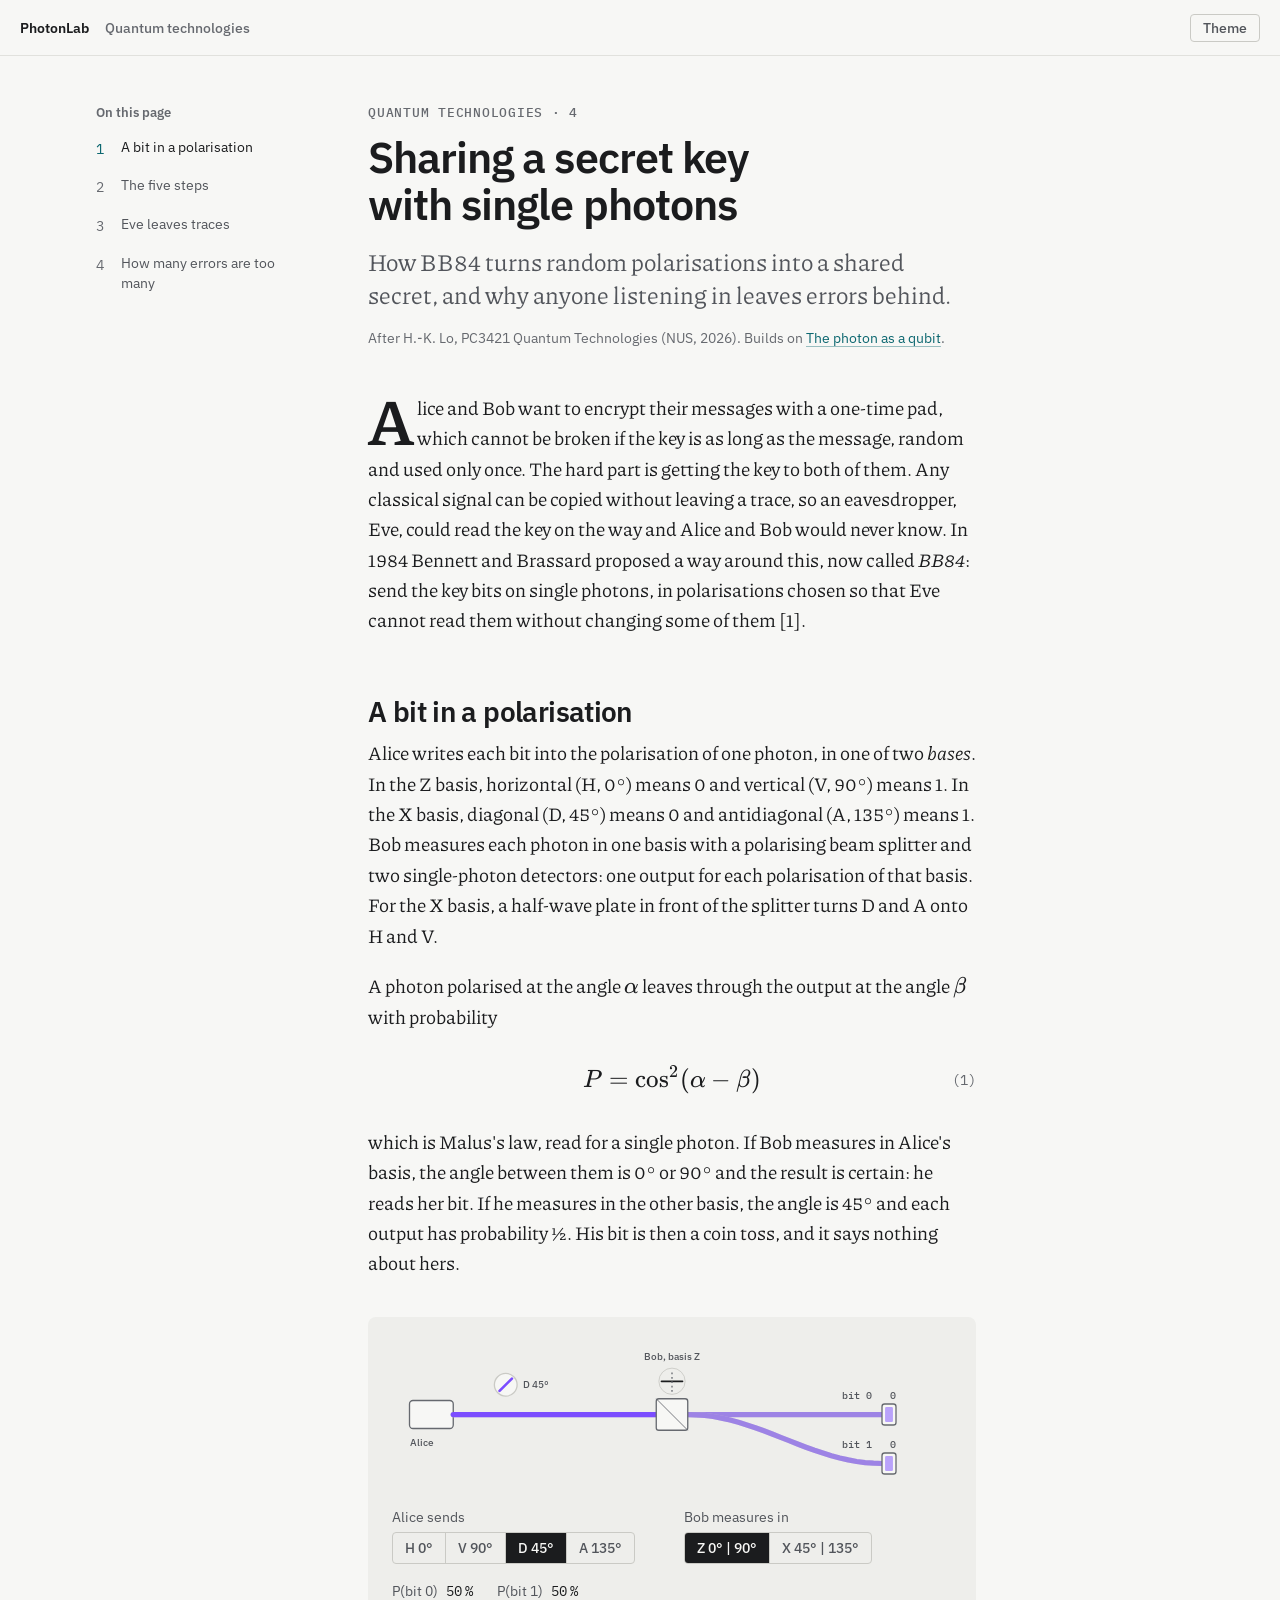
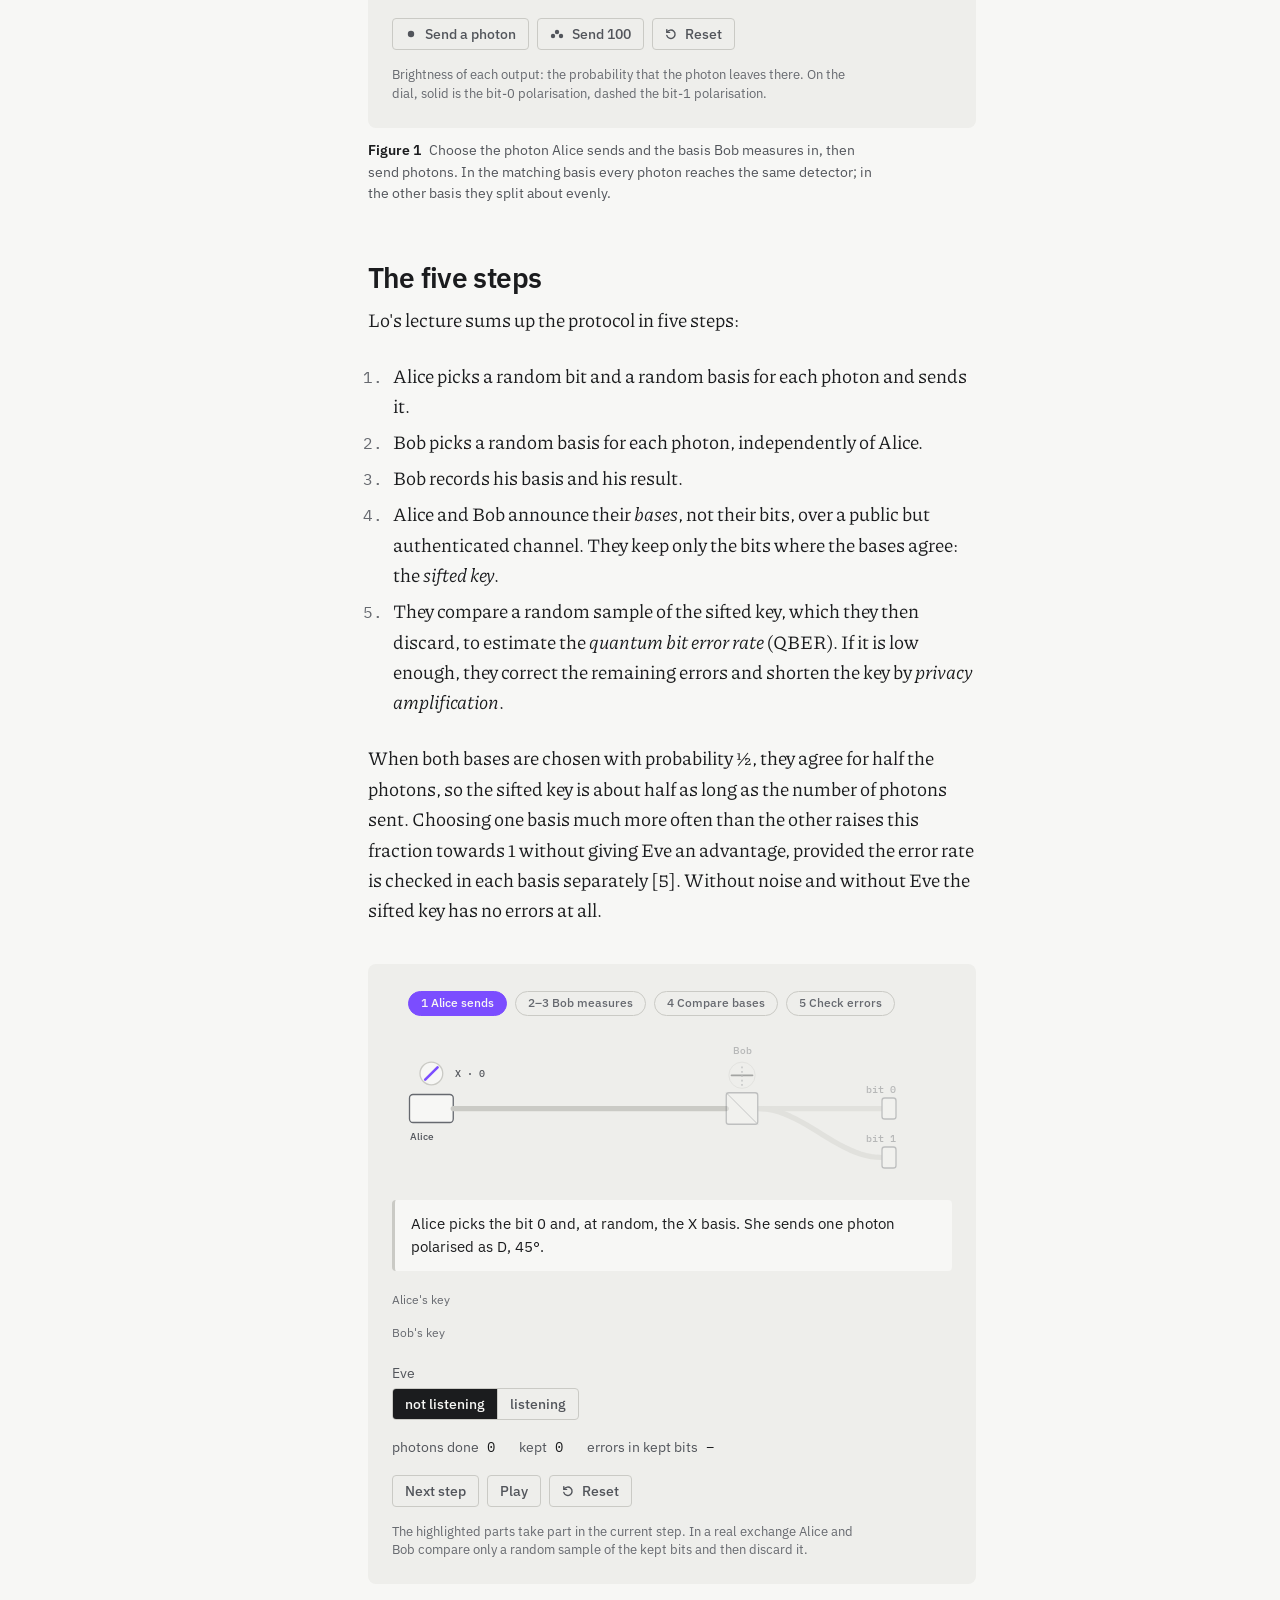
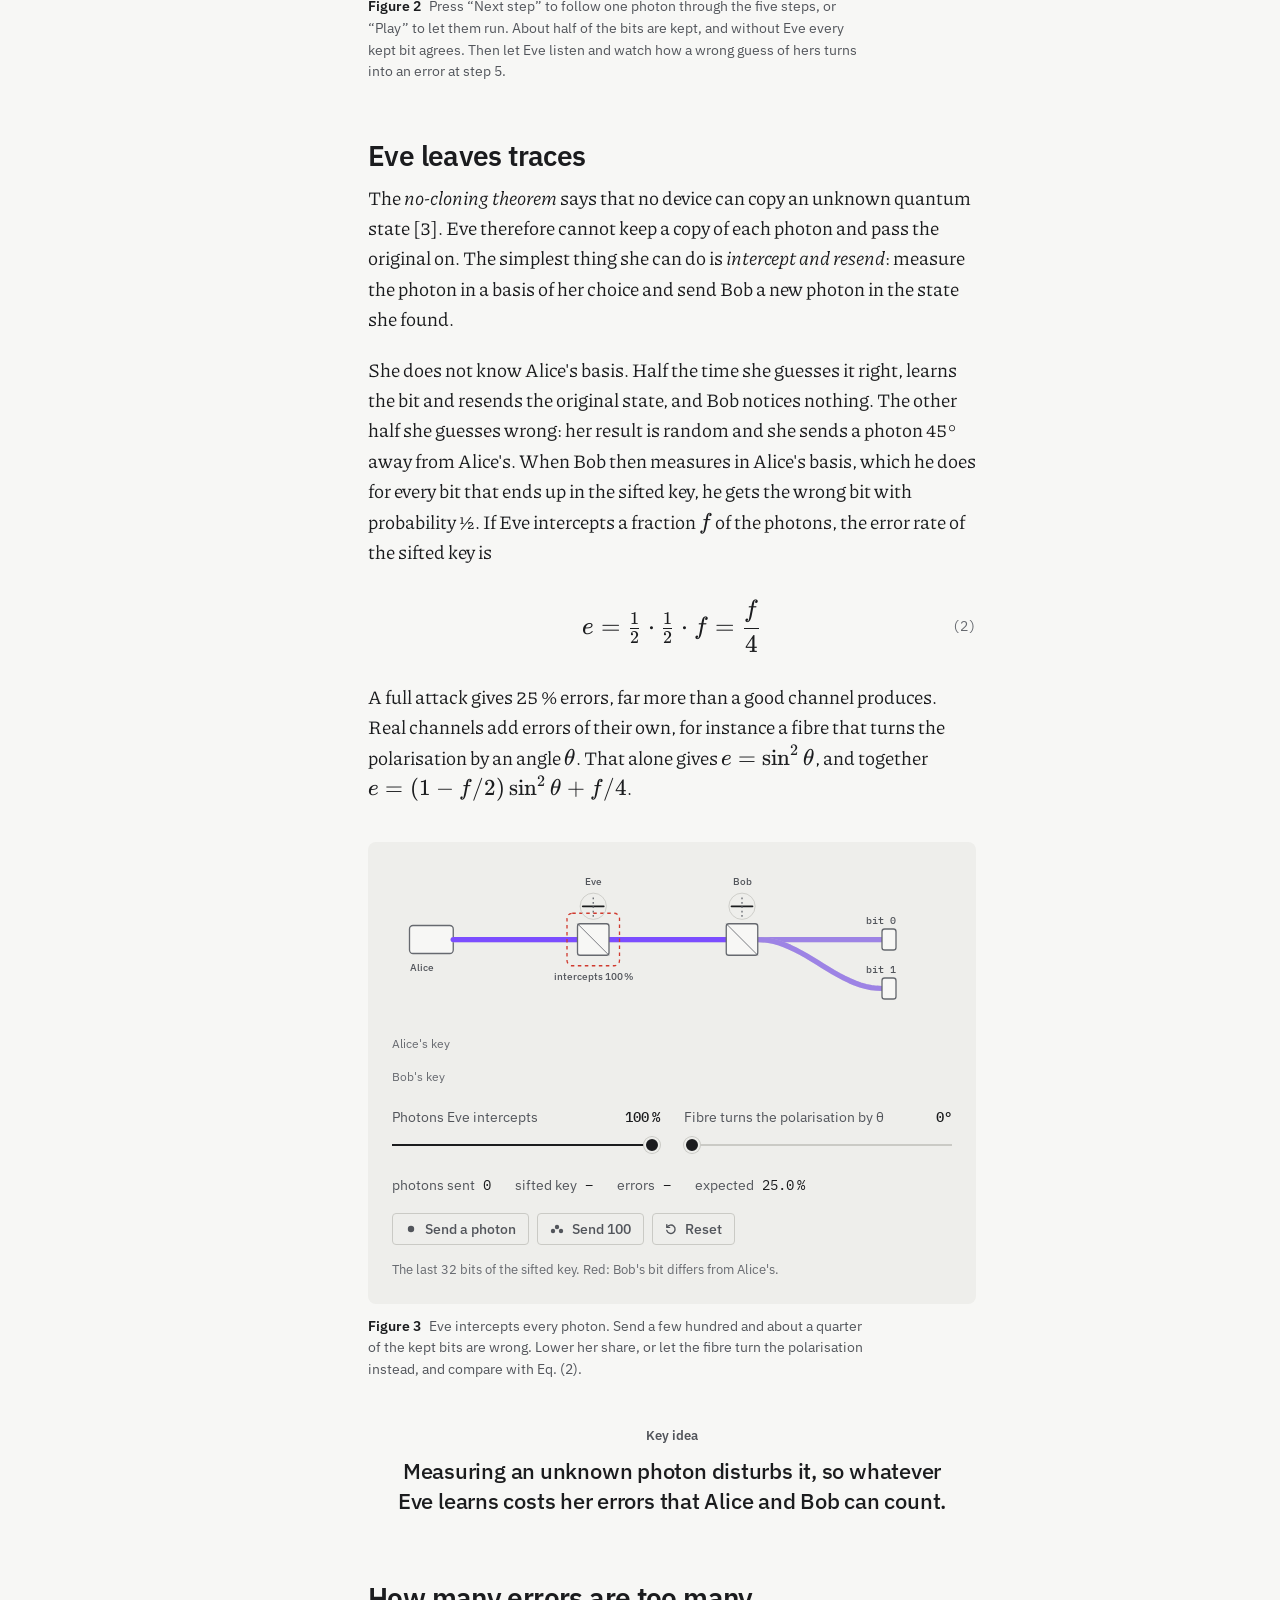
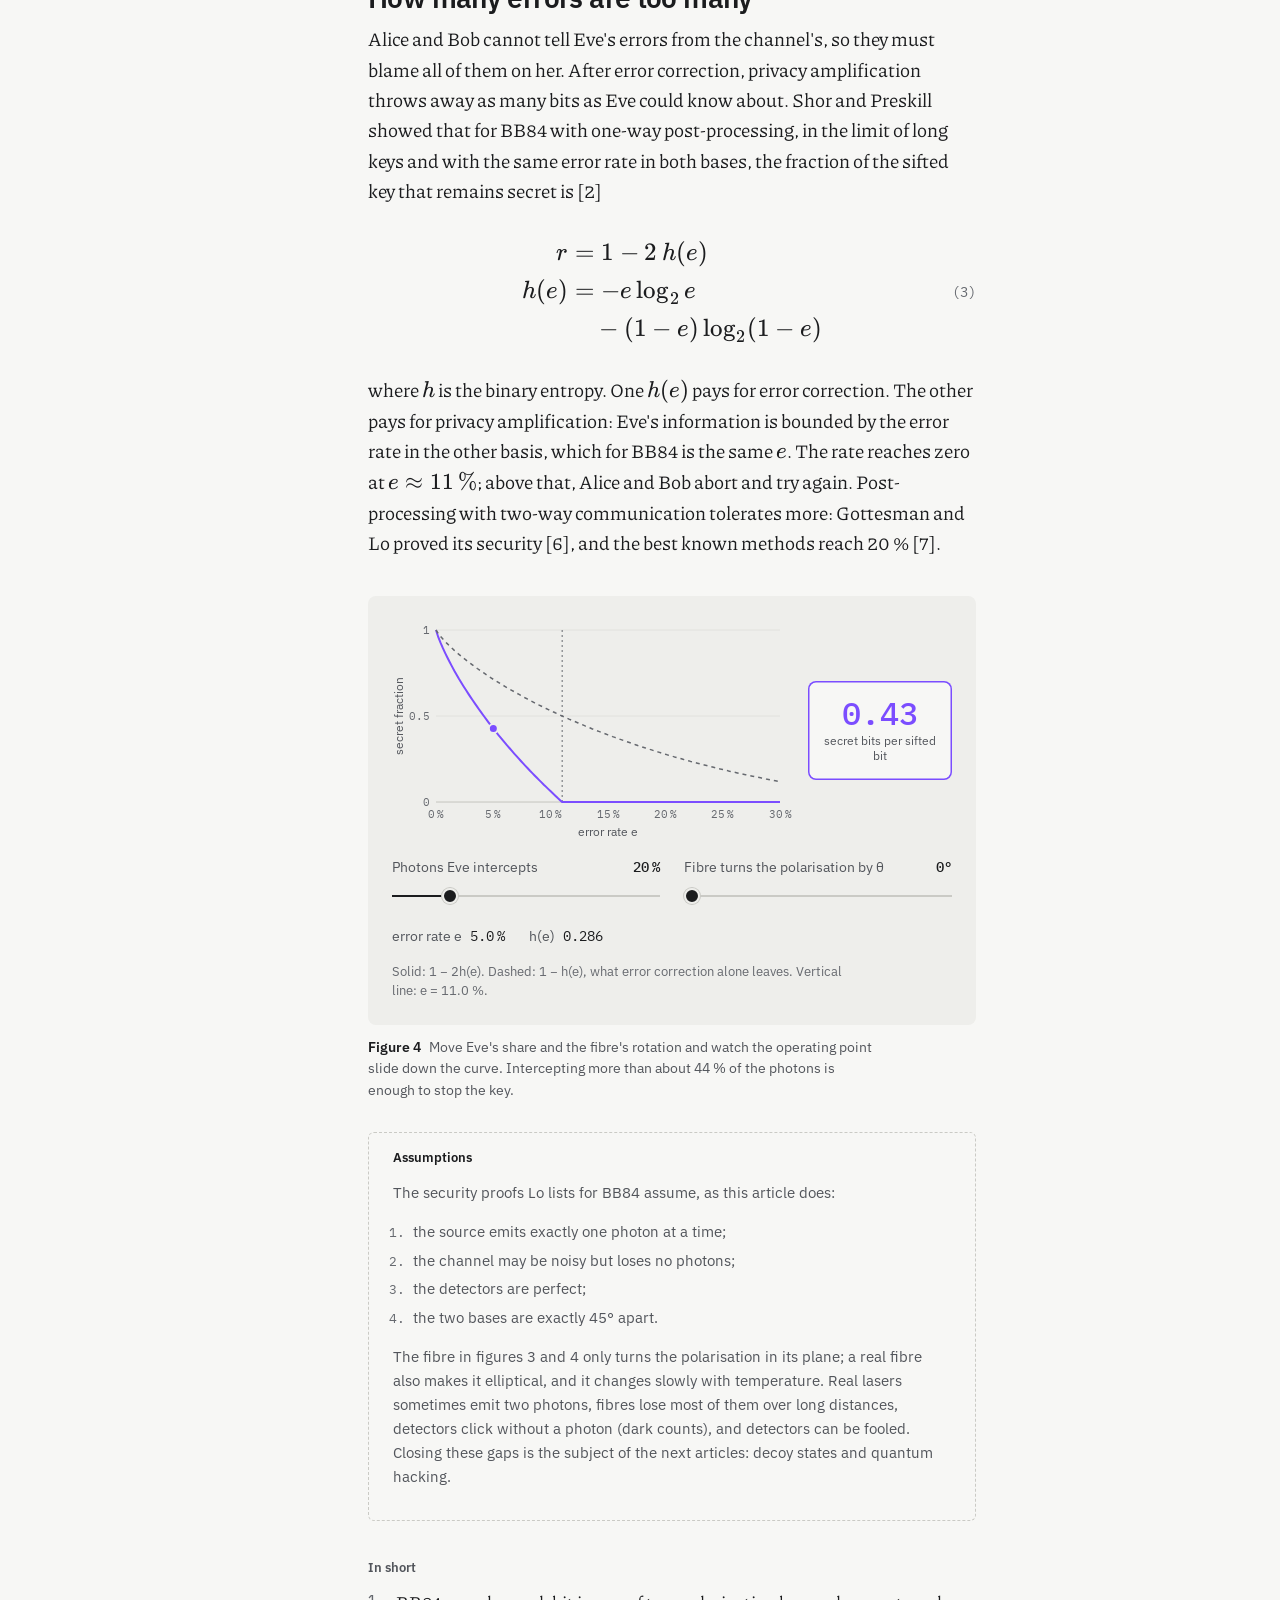
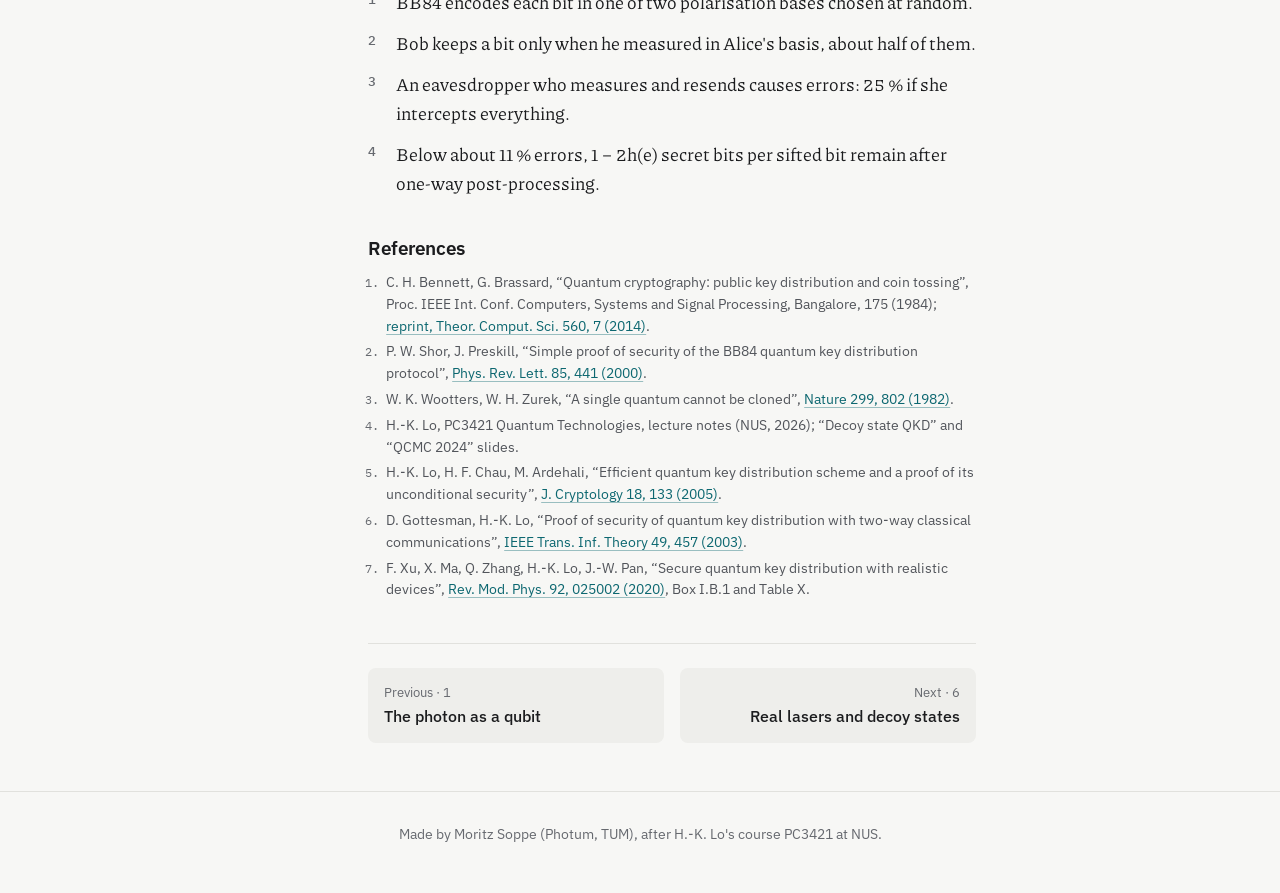
==== commit 68ebfb97: "Keep only sourced claims on two-way post-processing and the time-shift attack Co-Authored-By: Claude" ====
--- a/bb84.html
+++ b/bb84.html
@@ -21,7 +21,7 @@
               : "dark";
       } catch {}
     </script>
-    <script type="module" crossorigin src="./assets/main-Bn-H3xcI.js"></script>
+    <script type="module" crossorigin src="./assets/main-DWUpucNP.js"></script>
     <link rel="stylesheet" crossorigin href="./assets/main-IV2dKmiz.css">
   </head>
   <body data-page="bb84">
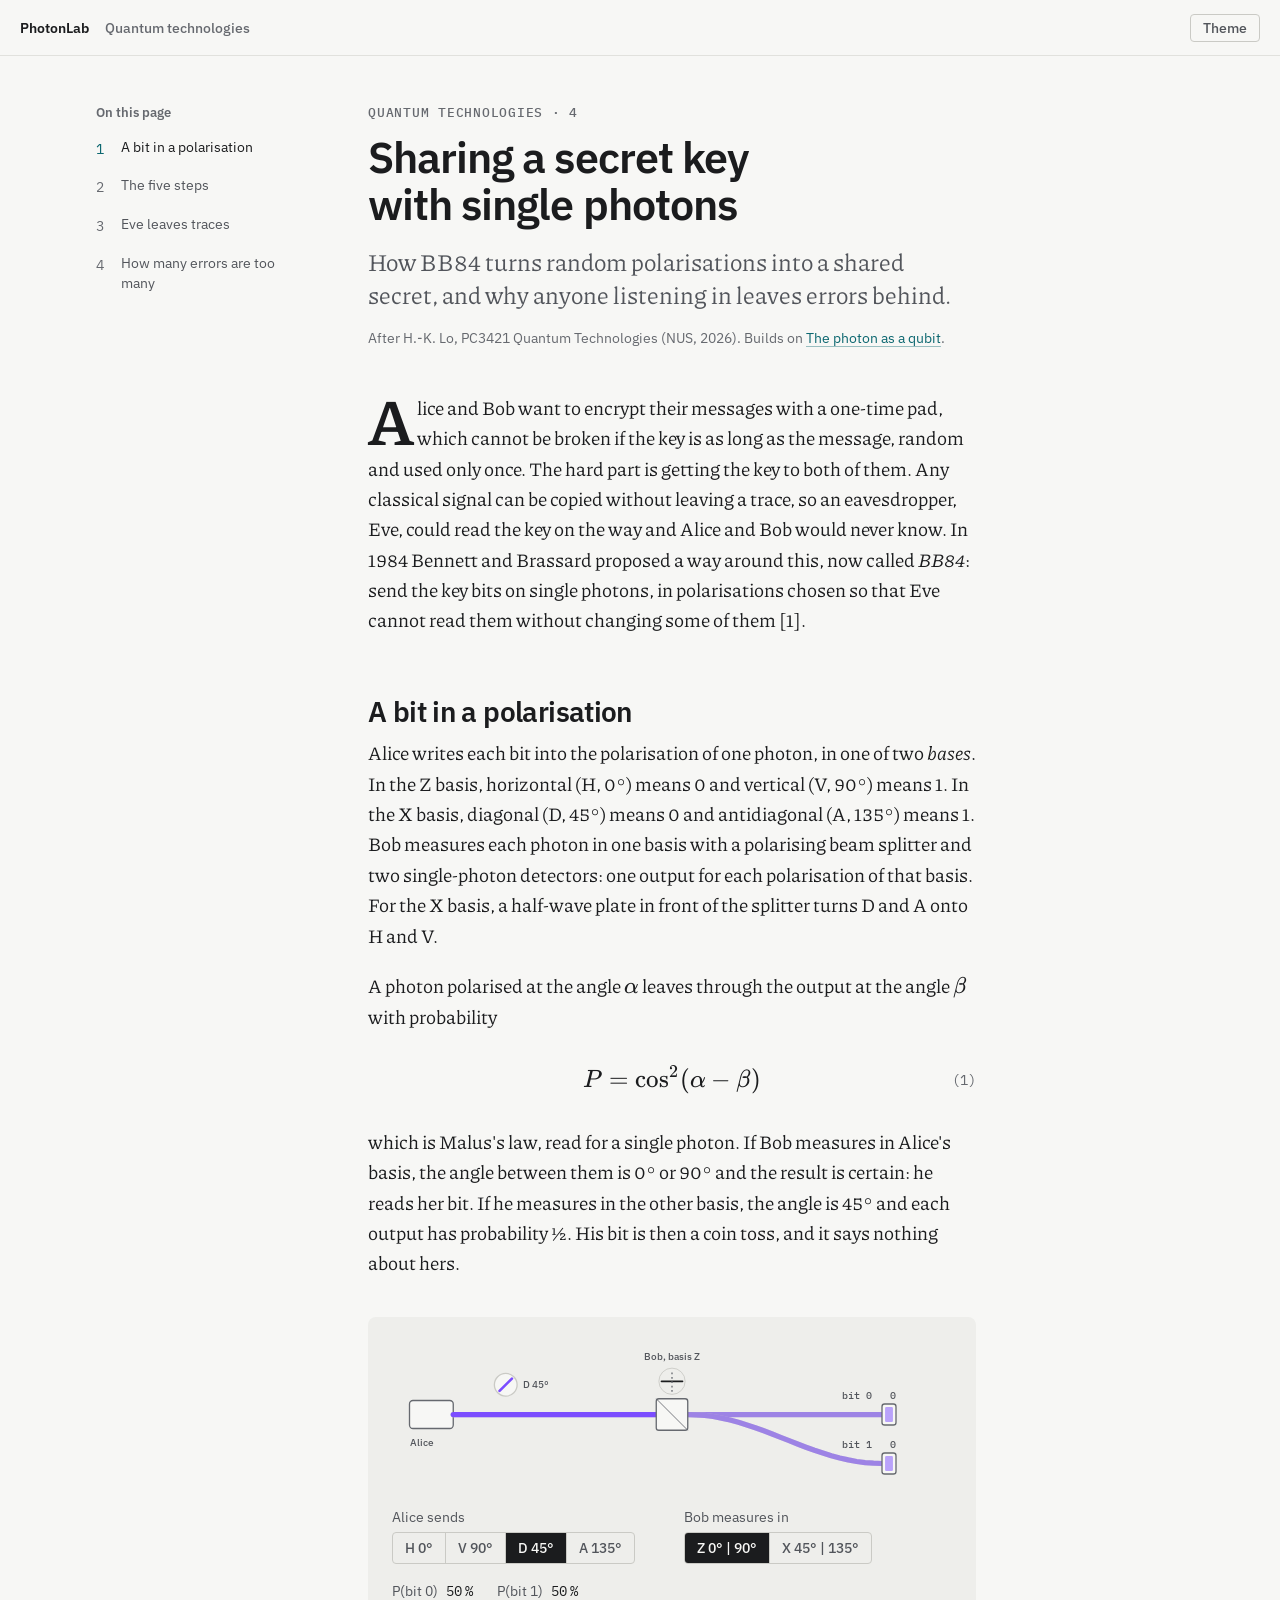
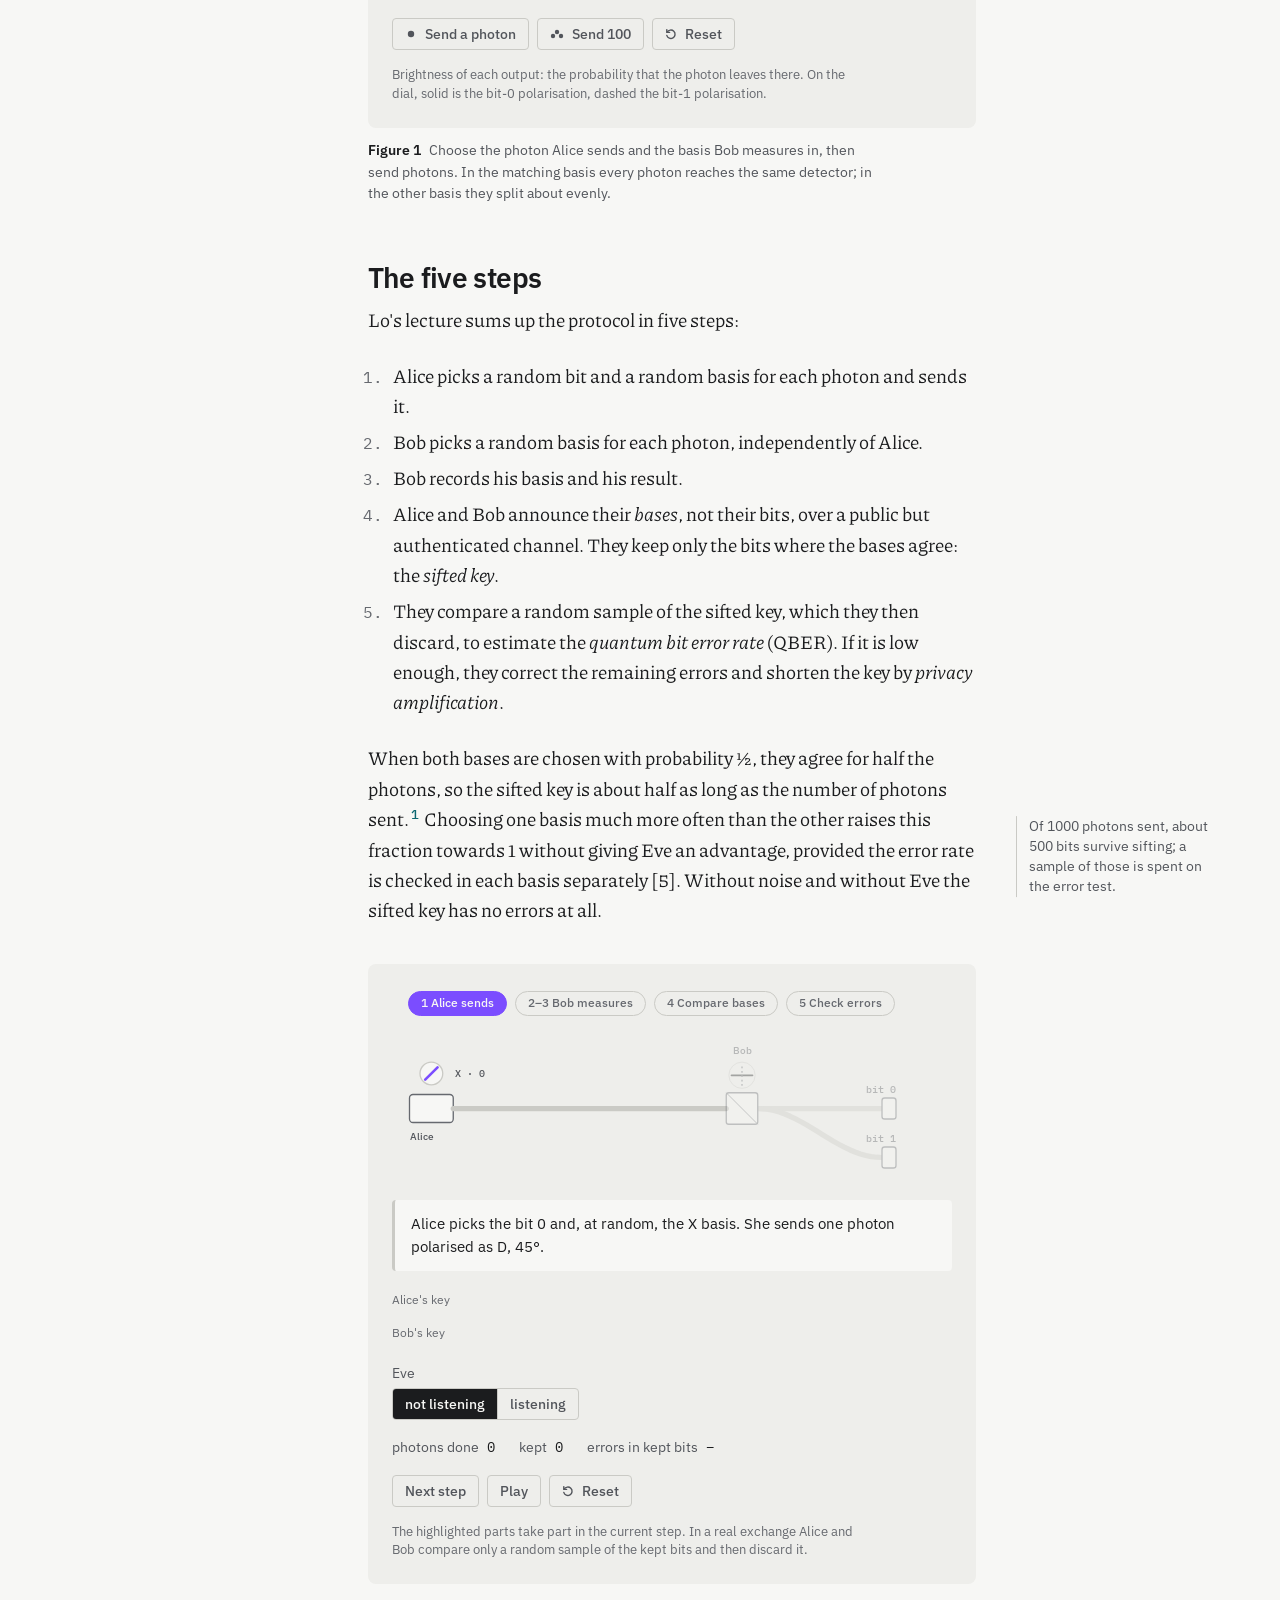
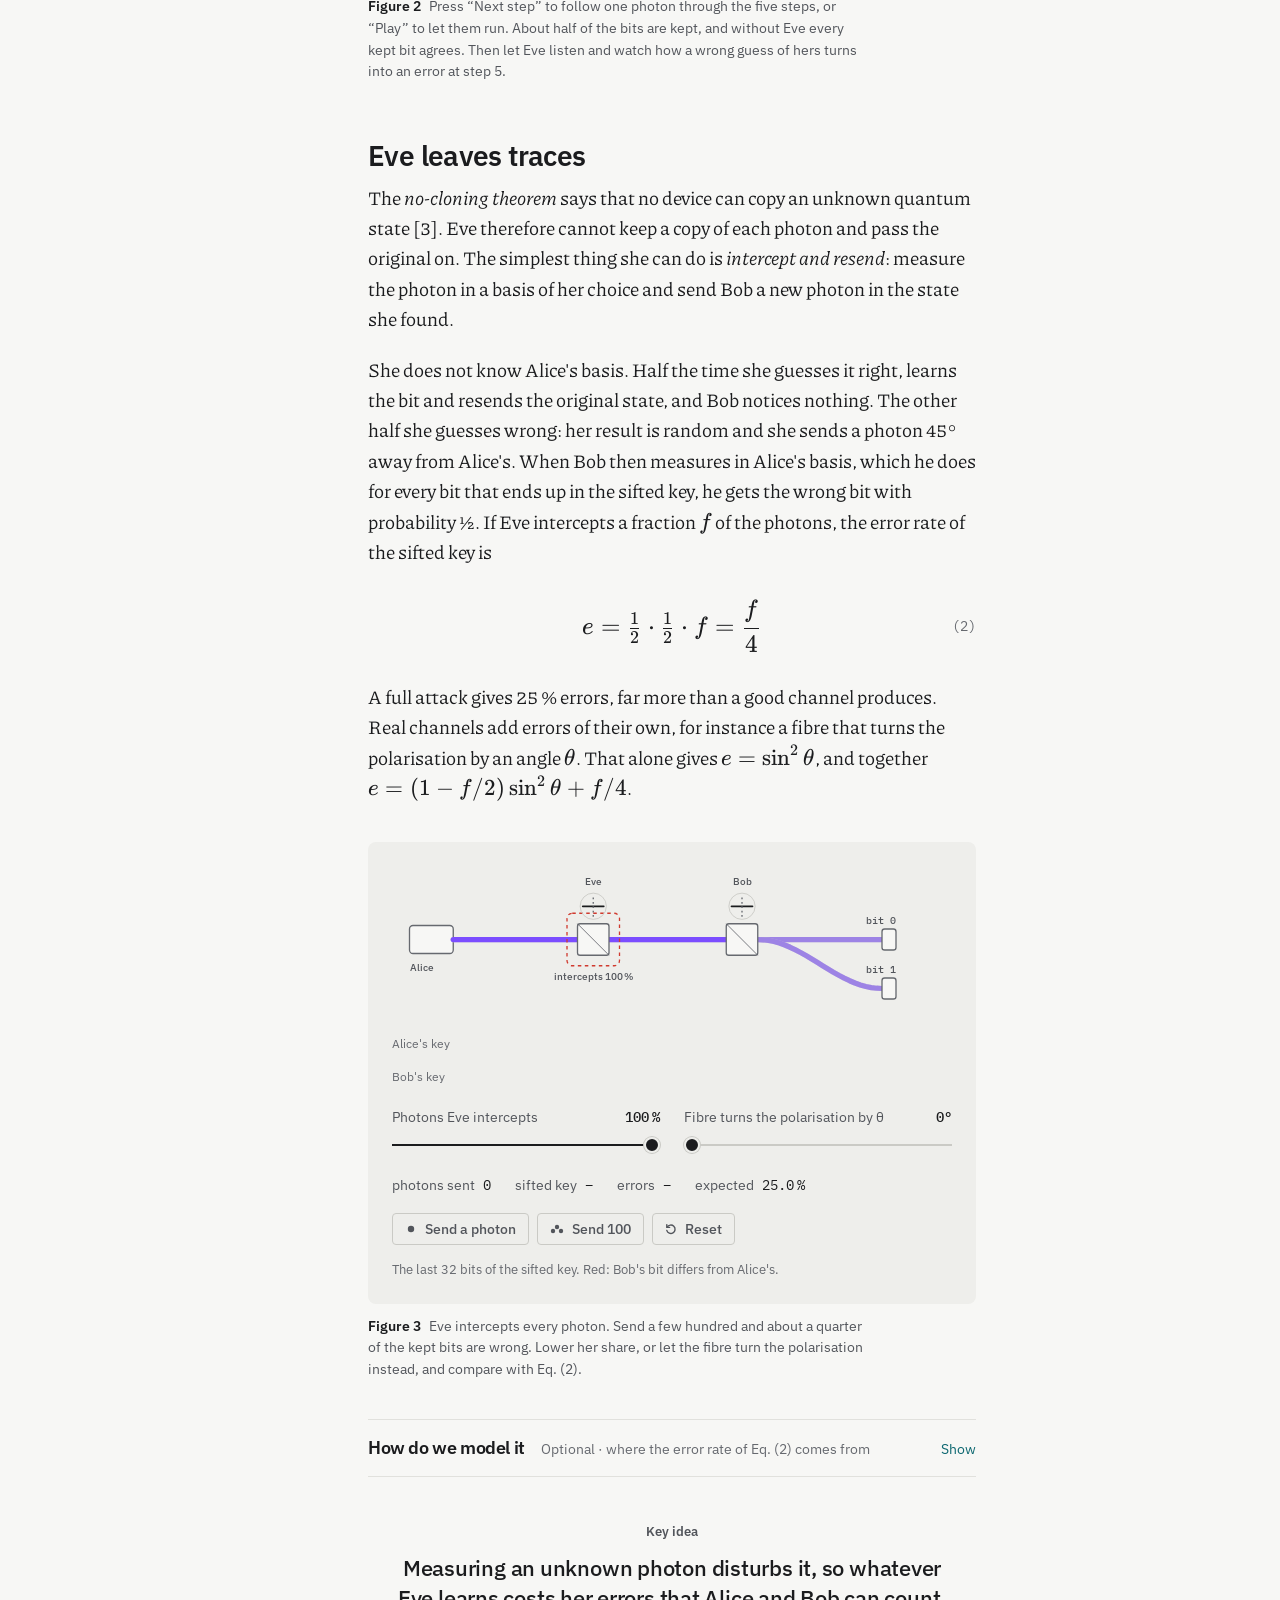
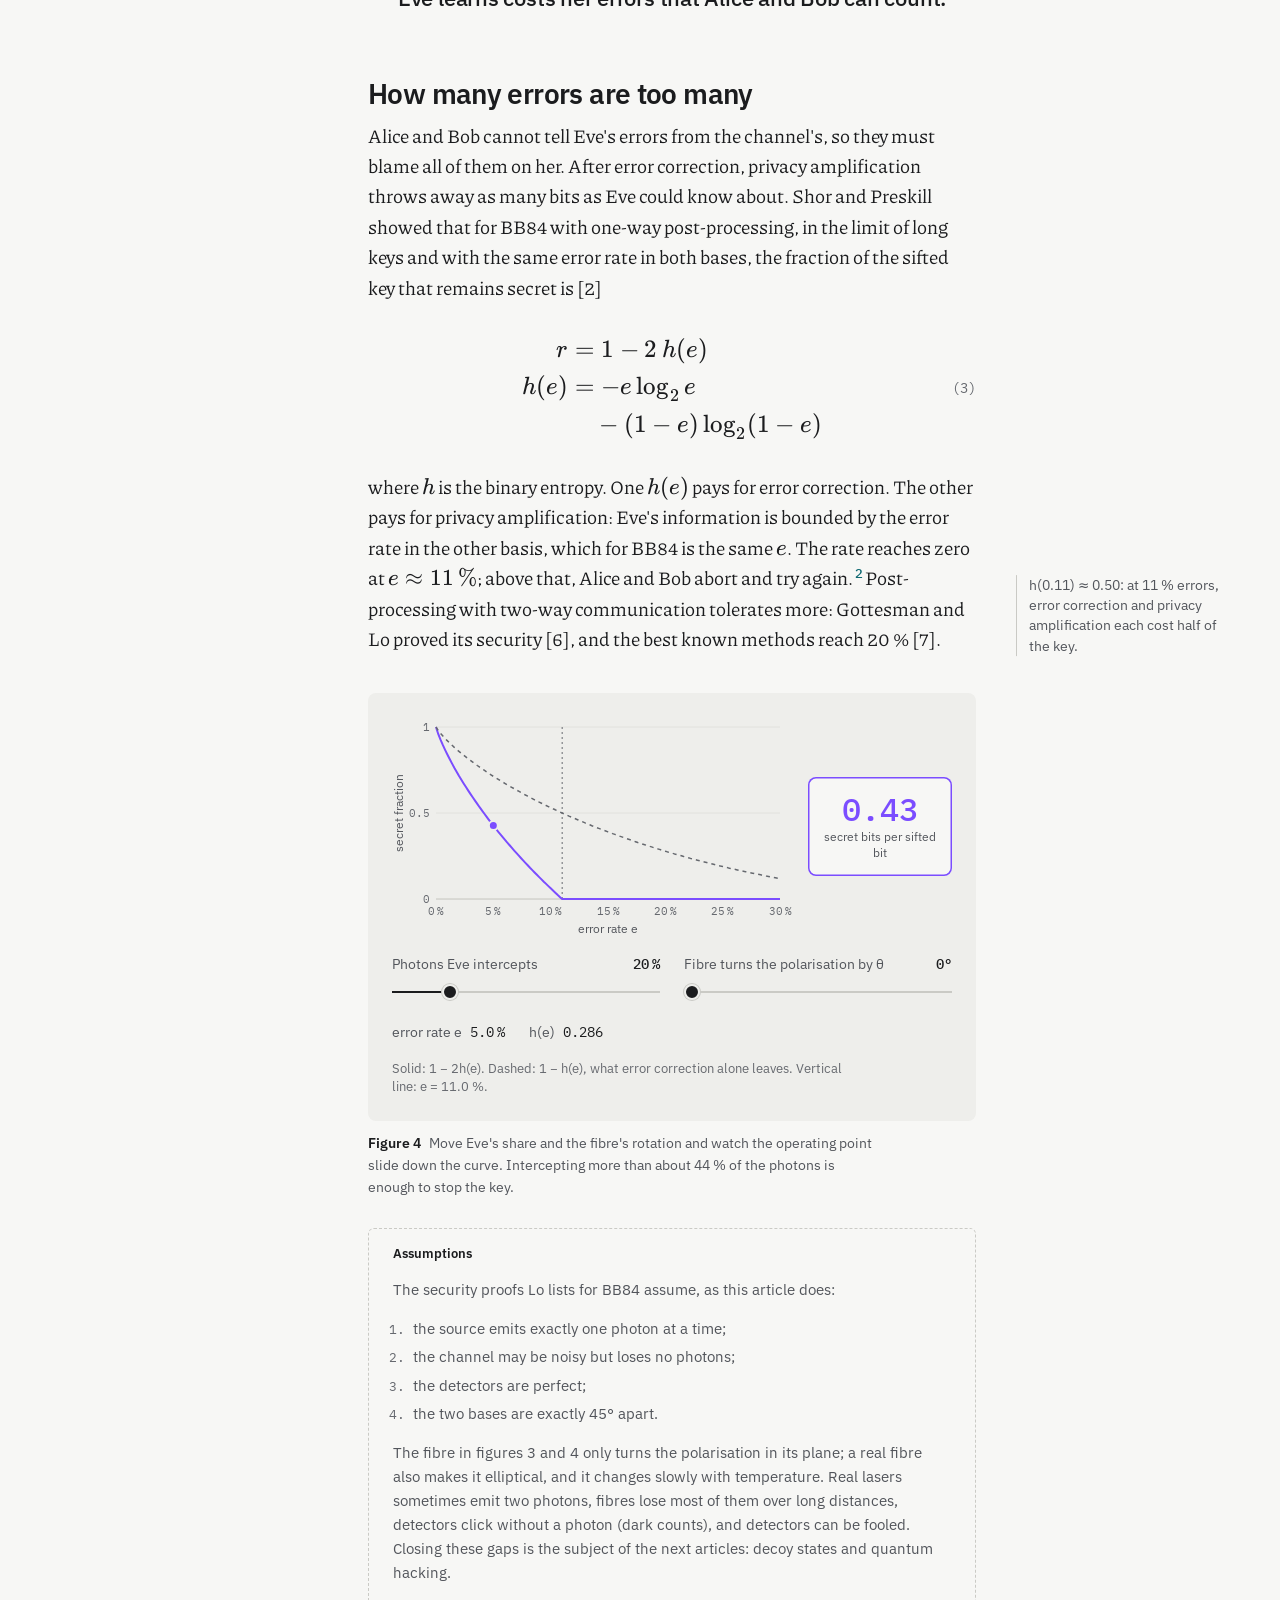
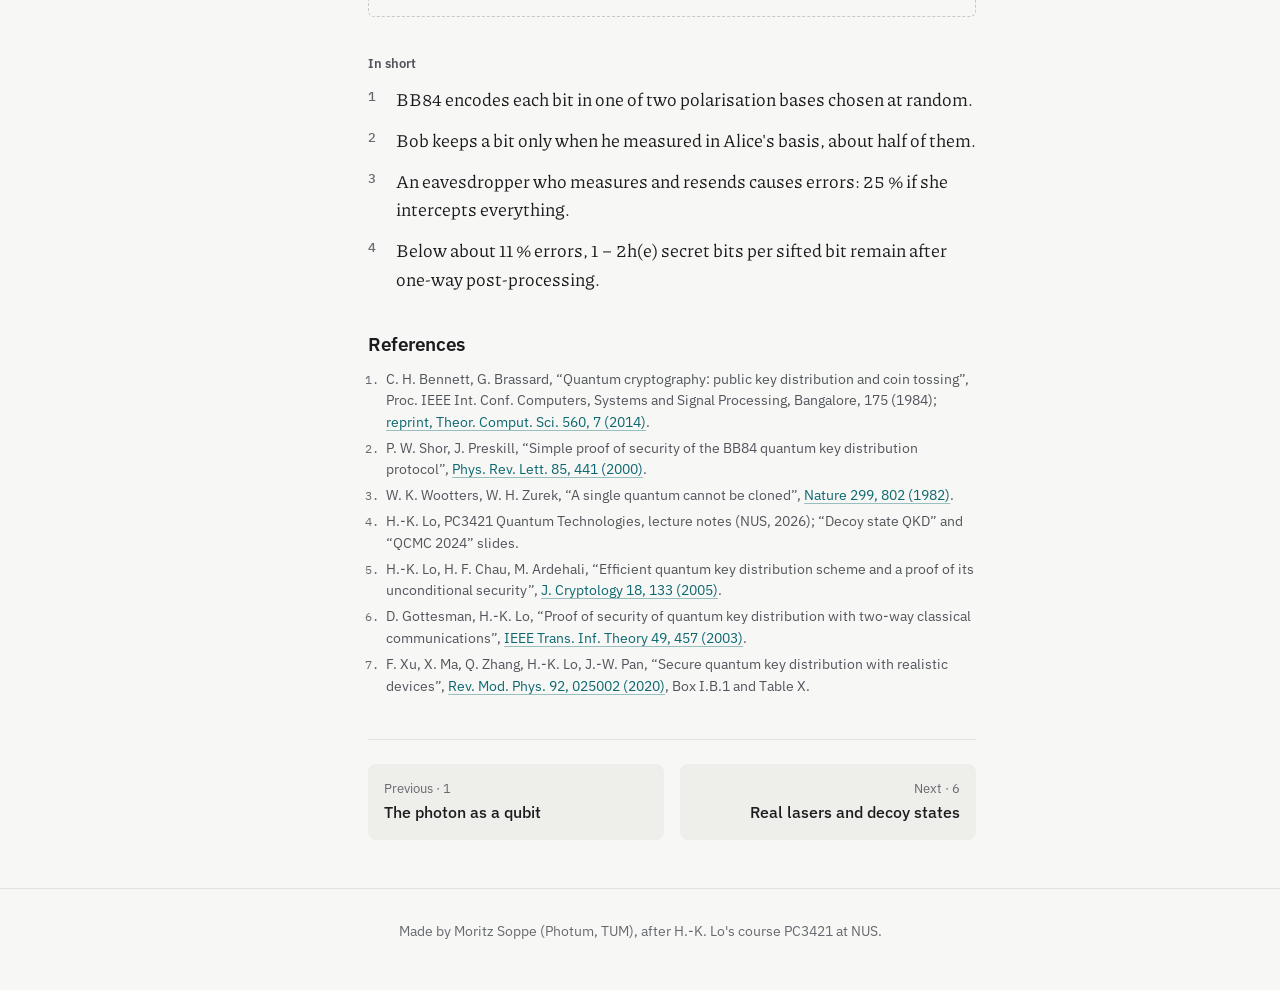
==== commit 107200fe: "Margin notes, optional derivations, animated amplitudes and a lab link Co-Authored-By: Claude Fable " ====
--- a/bb84.html
+++ b/bb84.html
@@ -21,8 +21,8 @@
               : "dark";
       } catch {}
     </script>
-    <script type="module" crossorigin src="./assets/main-DWUpucNP.js"></script>
-    <link rel="stylesheet" crossorigin href="./assets/main-IV2dKmiz.css">
+    <script type="module" crossorigin src="./assets/main-C1Nk13Xf.js"></script>
+    <link rel="stylesheet" crossorigin href="./assets/main-LNK_c8Pf.css">
   </head>
   <body data-page="bb84">
     <div id="root"></div>
--- a/assets/main-LNK_c8Pf.css
+++ b/assets/main-LNK_c8Pf.css
@@ -0,0 +1 @@
+@font-face{font-family:IBM Plex Sans;font-style:normal;font-display:swap;font-weight:400;src:url(./ibm-plex-sans-latin-400-normal-CDDApCn2.woff2)format("woff2"),url(./ibm-plex-sans-latin-400-normal-CYLoc0-x.woff)format("woff")}@font-face{font-family:IBM Plex Sans;font-style:normal;font-display:swap;font-weight:500;src:url(./ibm-plex-sans-latin-500-normal-6ng42L7E.woff2)format("woff2"),url(./ibm-plex-sans-latin-500-normal-BgVn5rGT.woff)format("woff")}@font-face{font-family:IBM Plex Sans;font-style:normal;font-display:swap;font-weight:600;src:url(./ibm-plex-sans-latin-600-normal-CuJfVYMP.woff2)format("woff2"),url(./ibm-plex-sans-latin-600-normal-Cu4Hd6ag.woff)format("woff")}@font-face{font-family:IBM Plex Sans;font-style:normal;font-display:swap;font-weight:400;src:url(./ibm-plex-sans-greek-400-normal-_efipK4i.woff2)format("woff2"),url(./ibm-plex-sans-greek-400-normal-D9ESIMu3.woff)format("woff")}@font-face{font-family:IBM Plex Mono;font-style:normal;font-display:swap;font-weight:400;src:url(./ibm-plex-mono-latin-400-normal-DMJ8VG8y.woff2)format("woff2"),url(./ibm-plex-mono-latin-400-normal-CvHOgSBP.woff)format("woff")}@font-face{font-family:IBM Plex Mono;font-style:normal;font-display:swap;font-weight:500;src:url(./ibm-plex-mono-latin-500-normal-DSY6xOcd.woff2)format("woff2"),url(./ibm-plex-mono-latin-500-normal-CB9ihrfo.woff)format("woff")}:root{--color-canvas:#05090f;--color-chip:#0a111c;--color-chip-edge:#22324a;--color-grid:#15223a;--color-grid-major:#213350;--color-panel:#0d1623;--color-panel-hover:#142133;--color-ruler:#070c14;--color-line:#1a2638;--color-line-strong:#26354b;--color-text:#dce4ee;--color-text-muted:#9fadc0;--color-text-subtle:#7b8aa0;--color-tip-bg:#dce4ee;--color-tip-fg:#0a111c;--color-silicon:#566e90;--color-metal:#6f829c;--color-select:#4c9bff;--light:#a58bff;--light-hot:#e6dcff;--light-blend:screen;--color-problem:#f25ce6;--field-pos:#ff6b5f;--field-neg:#4f9dff;--wavelength-1:#6b73ff;--wavelength-2:#2fc4ff;--wavelength-3:#3ee07a;--wavelength-4:#ffd83a;--wavelength-5:#ff8a2a;--wavelength-6:#ff4436;--shadow-float:0 10px 30px #00000073;--font-ui:"IBM Plex Sans", system-ui, -apple-system, "Segoe UI", sans-serif;--font-num:"IBM Plex Mono", ui-monospace, "SFMono-Regular", monospace;--text-2xs:10.5px;--text-xs:11.5px;--text-ui:12.5px;--text-title:13px;--radius-control:5px;--radius-module:6px;--radius-panel:8px;--control-size:36px;--control-size-sm:30px;--paper:#131415;--paper-sunk:#1b1c1e;--ink:#e6e6e3;--ink-muted:#a8a9a7;--ink-subtle:#85878a;--rule:#26282a;--rule-strong:#393b3e;--accent:#6cc6cc;--accent-line:#6cc6cc66;--scrim:#0009;--font-text:"Piazzolla Variable", georgia, serif;--font-head:var(--font-ui);--weight-head:600;--track-head:-.022em;--type-body:1.1875rem;--type-leading:1.6;--type-h1:2.7rem;--type-h2:1.75rem;--type-h3:1.2rem;--type-dek:1.5rem;--type-keyidea:1.4rem;--type-callout:1rem;--type-caption:.875rem;--type-note:.8438rem;--type-label:.7813rem;--type-nav:.875rem;--katex-scale:1.08em;--measure:calc(var(--type-body) * 32);--rail-width:13rem;--margin-width:14rem;--gutter:20px;--header-height:56px;--space-1:.25rem;--space-2:.5rem;--space-3:.75rem;--space-4:1rem;--space-6:1.5rem;--space-8:2rem;--space-12:3rem;--radius-sm:4px;--radius-md:8px;--duration-fast:.12s;--duration-base:.24s}:root[data-theme=dark]{--lightningcss-light: ;--lightningcss-dark:initial;color-scheme:dark}:root[data-theme=light]{--lightningcss-light:initial;--lightningcss-dark: ;color-scheme:light;--color-canvas:#e6eaef;--color-chip:#f6f8fa;--color-chip-edge:#c5ced9;--color-grid:#dde3ea;--color-grid-major:#c7d0db;--color-panel:#fff;--color-panel-hover:#f0f3f6;--color-ruler:#eef1f4;--color-line:#e1e6ec;--color-line-strong:#cfd6df;--color-text:#0d1827;--color-text-muted:#46566b;--color-text-subtle:#5b6a7e;--color-tip-bg:#0d1827;--color-tip-fg:#f6f8fa;--color-silicon:#7a889b;--color-metal:#71839b;--color-select:#1e6fd9;--light:#7b4dff;--light-hot:#7b4dff;--light-blend:normal;--color-problem:#b0209f;--field-pos:#d03a2f;--field-neg:#1f63d1;--wavelength-1:#4450e0;--wavelength-2:#0091c7;--wavelength-3:#139a47;--wavelength-4:#b88c00;--wavelength-5:#dd620a;--wavelength-6:#d3261a;--shadow-float:0 1px 2px #0d18270f, 0 10px 28px #0d18271a;--paper:#f7f7f5;--paper-sunk:#eeeeeb;--ink:#1b1c1e;--ink-muted:#52555b;--ink-subtle:#66696f;--rule:#e1e1dd;--rule-strong:#cacac5;--accent:#0c6770;--accent-line:#0c677066;--scrim:#1b1c1e66}@media (pointer:coarse){:root{--control-size:44px;--control-size-sm:44px}}@media (width<=720px){:root{--type-body:1.125rem;--type-h1:2rem;--type-h2:1.4rem;--type-dek:1.25rem;--type-keyidea:1.2rem;--gutter:18px}}@media (prefers-reduced-motion:reduce){:root{--duration-fast:0s;--duration-base:0s}}*,:before,:after{box-sizing:border-box}html{-webkit-text-size-adjust:100%;-moz-text-size-adjust:100%;text-size-adjust:100%;scroll-padding-top:calc(var(--header-height) + var(--space-6))}body{background:var(--paper);color:var(--ink);font:400 var(--type-body) / var(--type-leading) var(--font-text);font-optical-sizing:auto;font-kerning:normal;text-rendering:optimizelegibility;-webkit-font-smoothing:antialiased;margin:0}a{color:var(--accent);-webkit-text-decoration:underline 1px var(--accent-line);text-decoration:underline 1px var(--accent-line);text-underline-offset:.2em}a:hover{text-decoration-color:currentColor}:focus-visible{outline:2px solid var(--color-select);outline-offset:2px;border-radius:2px}::selection{background:color-mix(in srgb, var(--color-select) 25%, transparent)}.katex{font-size:var(--katex-scale)}.katex:not(.katex-display>.katex){white-space:nowrap}.katex-display{padding:2px 0;overflow:auto hidden}.katex-display>.katex>.katex-html>.tag{color:var(--ink-subtle);font:400 var(--type-caption) / 1 var(--font-num)}.katex-display>.katex>.katex-html>.tag *{font:inherit}@media (width<=720px){.katex-display>.katex>.katex-html>.tag{margin-left:1.5em;position:static}}.visually-hidden{clip-path:inset(50%);white-space:nowrap;width:1px;height:1px;position:absolute;overflow:hidden}.skip-link{z-index:40;top:var(--space-2);left:var(--space-2);padding:var(--space-2) var(--space-3);border-radius:var(--radius-sm);background:var(--ink);color:var(--paper);font:500 var(--type-nav) var(--font-ui);position:absolute;transform:translateY(-200%)}.skip-link:focus{transform:none}@view-transition{navigation:auto}::view-transition-group(*){animation-duration:var(--duration-base)}::view-transition-old(*){animation-duration:var(--duration-base)}::view-transition-new(*){animation-duration:var(--duration-base)}@media (prefers-reduced-motion:reduce){html{scroll-behavior:auto}@view-transition{navigation:none}}@media print{html{font-size:9.5pt}.site-header,.site-footer,.rail,.end-cards,.skip-link{display:none!important}}@page{size:a4;margin:16mm 16mm 18mm;@bottom-right{content:counter(page);font:8pt IBM Plex Mono,monospace}}.prose{counter-reset:section figure table note}.prose>*{margin-block:0}.prose>*+*{margin-top:1.05em}.prose>:is(h2,h3)+*{margin-top:.5em}.prose>*+h2{margin-top:2.1em}.prose>*+h3{margin-top:1.6em}.prose>:is(.block,.katex-display)+*,.prose>*+.block{margin-top:2em}.prose>.katex-display{margin-top:1.3em}.prose>:is(h2,h3)+:is(.block,.katex-display){margin-top:.75em}.prose>.rail+*{margin-top:0}.prose>.article-header+*{margin-top:2.75rem}.prose>p{text-wrap:pretty;position:relative}.prose>.article-header+p:first-letter{float:left;margin:.1em .08em 0 0;font-size:3.2em;font-weight:600;line-height:.8}@supports (initial-letter:2){.prose>.article-header+p:first-letter{float:none;font-size:inherit;line-height:inherit;initial-letter:2;margin:0 .1em 0 0}}.prose h2,.prose h3{font-family:var(--font-head);font-weight:var(--weight-head);letter-spacing:var(--track-head);text-wrap:balance}.prose>h2{font-size:var(--type-h2);counter-increment:section;line-height:1.22;position:relative}.prose>h2>.section-link{font:400 var(--type-caption) / 1 var(--font-num);letter-spacing:0;color:var(--ink-subtle);white-space:nowrap;text-decoration:none;position:absolute;top:.7em;right:calc(100% + 1.1rem)}.prose>h2>.section-link:before{content:"§ ";opacity:0}.prose>h2>.section-link:after{content:counter(section)}.prose>h2:hover>.section-link,.prose>h2>.section-link:focus-visible{color:var(--accent)}.prose>h2:hover>.section-link:before,.prose>h2>.section-link:focus-visible:before{opacity:1}.prose>h2>.section-link[data-copied]:before{content:none}.prose>h2>.section-link[data-copied]:after{content:attr(data-copied)}.prose>h3{font-size:var(--type-h3);line-height:1.3}@media (width<1000px){.prose>h2>.section-link{margin-right:var(--space-3);vertical-align:.3em;display:inline-block;position:static}.prose>h2>.section-link:before{content:none}}.prose>p.end:after{content:"    ";background:var(--ink-subtle);margin-left:.3em;-webkit-mask:url("data:image/svg+xml,%3csvg%20xmlns='http://www.w3.org/2000/svg'%20viewBox='30%2070%20440%20380'%20fill='none'%20stroke='%23000'%20stroke-linecap='round'%3e%3cpath%20stroke-width='32'%20d='M390%20190V330M120%20260H460'/%3e%3cpath%20stroke-width='20'%20d='M50%20360H260M190%20290V430M70%20160H360M290%2090V230'/%3e%3c/svg%3e") 50%/.95em .8em no-repeat;mask:url("data:image/svg+xml,%3csvg%20xmlns='http://www.w3.org/2000/svg'%20viewBox='30%2070%20440%20380'%20fill='none'%20stroke='%23000'%20stroke-linecap='round'%3e%3cpath%20stroke-width='32'%20d='M390%20190V330M120%20260H460'/%3e%3cpath%20stroke-width='20'%20d='M50%20360H260M190%20290V430M70%20160H360M290%2090V230'/%3e%3c/svg%3e") 50%/.95em .8em no-repeat}.prose :is(ul,ol){padding-left:1.3em}.prose li{margin:.3em 0}.prose li::marker{color:var(--ink-subtle);font-family:var(--font-num);font-size:.85em}.prose strong{font-weight:650}.prose hr{border:0;border-top:1px solid var(--rule);width:100%}.prose blockquote{padding-left:var(--space-4);border-left:2px solid var(--rule-strong);color:var(--ink-muted);margin-inline:0}.prose code{font:.85em var(--font-num)}.prose table{border-collapse:collapse;width:100%;font:400 var(--type-caption) / 1.4 var(--font-ui)}.prose th{padding:0 var(--space-4) var(--space-2) 0;border-bottom:1px solid var(--rule-strong);color:var(--ink-muted);font-size:var(--type-label);text-align:left;font-weight:600}.prose td{padding:var(--space-2) var(--space-4) var(--space-2) 0;border-bottom:1px solid var(--rule)}.prose :is(th,td):is([align=right],[style*=right]){text-align:right}.prose td:is([align=right],[style*=right]){font-family:var(--font-num)}@media print{.prose>p{orphans:3;widows:3}.prose>:is(h2,h3){break-after:avoid}.prose>:is(.figure,.keyidea,.takeaways,table){break-inside:avoid}.prose>p.end:after{-webkit-print-color-adjust:exact;print-color-adjust:exact}.prose [data-figure-actions],.prose .figure input[type=range],.prose .article-header .lab{display:none}.prose .refs a[data-plain]{font-size:0}.prose .refs a[data-plain]:after{content:attr(href);font-size:var(--type-caption)}}:root{--font-text:"Piazzolla", georgia, serif}.site-header{align-items:center;gap:var(--space-4);height:var(--header-height);padding:0 var(--gutter);border-bottom:1px solid var(--rule);font:500 var(--type-nav) var(--font-ui);display:flex}.site-header .brand{color:var(--ink);font-weight:600;text-decoration:none}.site-header .crumb{color:var(--ink-subtle)}.site-header button{padding:var(--space-1) var(--space-3);border:1px solid var(--rule-strong);border-radius:var(--radius-sm);color:var(--ink-muted);font:inherit;cursor:pointer;background:0 0;margin-left:auto}.page-grid{grid-template-columns:minmax(var(--gutter), 1fr) minmax(0, var(--measure)) minmax(var(--gutter), 1fr);padding:var(--space-12) 0 var(--space-12);display:grid}.page-grid>*{grid-column:2;min-width:0}.article-header .stage{margin:0 0 var(--space-3);color:var(--ink-subtle);font:500 var(--type-label) / 1.4 var(--font-num);letter-spacing:.06em;text-transform:uppercase}.article-header h1{font:var(--weight-head) var(--type-h1) / 1.1 var(--font-head);letter-spacing:var(--track-head);text-wrap:balance;margin:0}.article-header .dek{margin:var(--space-4) 0 0;color:var(--ink-muted);font-size:var(--type-dek);line-height:1.4}.article-header .source{margin:var(--space-4) 0 0;color:var(--ink-subtle);font:400 var(--type-caption) / 1.5 var(--font-ui)}.m{white-space:nowrap;font-style:italic}.m .up{font-style:normal}.eq{grid-template-columns:2.5rem minmax(0,1fr) 2.5rem;align-items:center;font-size:1.1em;display:grid}.eq-body{grid-column:2;min-width:0;overflow:auto hidden}.eq-body .katex-display{margin:.4em 0;overflow:visible}.eq-num{color:var(--ink-subtle);font:400 var(--type-caption) / 1 var(--font-num);grid-column:3;justify-self:end}@media (width<=720px){.eq{grid-template-columns:minmax(0,1fr);font-size:1em}.eq-body,.eq-num{grid-column:1}.eq-num{grid-row:1;margin-bottom:-.6em}}.figure{counter-increment:figure;margin-inline:0}.figure>.panel{gap:var(--space-4);padding:var(--space-6);border-radius:var(--radius-md);background:var(--paper-sunk);color:var(--ink);font-family:var(--font-ui);grid-template-columns:minmax(0,1fr);display:grid}.figure figcaption{max-width:36em;margin-top:var(--space-3);color:var(--ink-muted);font:400 var(--type-caption) / 1.55 var(--font-ui);text-wrap:pretty}.figure figcaption b{margin-right:var(--space-2);color:var(--ink);font-weight:600}.figure figcaption b:after{content:counter(figure)}.callout{padding:var(--space-4) var(--space-6);border:1px dashed var(--rule-strong);color:var(--ink-muted);font:400 .9375rem / 1.6 var(--font-ui);border-radius:6px}.callout .label,.keyidea .label,.takeaways .label{margin-bottom:var(--space-1);color:var(--ink);font:600 var(--type-label) / 1.4 var(--font-ui);display:block}.callout ol{margin:0;padding-left:1.3em}.keyidea{padding:var(--space-2) 0;text-align:center}.keyidea .label{margin-bottom:var(--space-3);color:var(--ink-muted)}.keyidea p{max-width:30em;font:500 var(--type-keyidea) / 1.35 var(--font-head);letter-spacing:-.01em;text-wrap:balance;margin:0 auto}.takeaways .label{margin-bottom:var(--space-3);color:var(--ink-muted)}.takeaways ol{gap:var(--space-3);counter-reset:takeaway;margin:0;padding:0;list-style:none;display:grid}.takeaways li{counter-increment:takeaway;margin:0;padding-left:28px;font-size:.95em;position:relative}.takeaways li:before{content:counter(takeaway);color:var(--ink-subtle);font:500 .8125rem/1.9 var(--font-num);position:absolute;left:0}.refs{color:var(--ink-muted);font:400 var(--type-caption) / 1.55 var(--font-ui);padding-left:1.3em}.page-grid{grid-template-columns:minmax(var(--gutter), 1fr) var(--rail-width) minmax(2rem, 4rem) minmax(0, var(--measure)) minmax(var(--gutter), 1fr) var(--rail-width)}.page-grid>*{grid-column:4}.page-grid>.rail{top:var(--space-8);font:400 var(--type-nav) / 1.4 var(--font-ui);grid-area:1/2/span 200;align-self:start;margin:0;position:sticky}.rail .label{margin-bottom:var(--space-3);color:var(--ink-subtle);font:600 var(--type-label) / 1.4 var(--font-ui);display:block}.rail ol{gap:var(--space-2);counter-reset:toc;margin:0;padding:0;list-style:none;display:grid}.rail li{counter-increment:toc}.rail a{gap:var(--space-2);color:var(--ink-muted);text-decoration:none;display:flex}.rail a:before{content:counter(toc);min-width:1.2em;color:var(--ink-subtle);font:400 var(--type-caption) / 1.6 var(--font-num)}.rail a:hover,.rail a[aria-current=true]{color:var(--ink)}.rail a[aria-current=true]:before{color:var(--accent)}@media (width<1260px){.page-grid{grid-template-columns:minmax(var(--gutter), 1fr) 0 0 minmax(0, var(--measure)) minmax(var(--gutter), 1fr) 0}.page-grid>.rail{display:none}}@media (width<=720px){.page-grid>.figure{grid-column:1/-1}.figure>.panel{padding:var(--space-4) var(--gutter);border-radius:0}.figure figcaption{padding:0 var(--gutter)}}.bench{width:100%;height:auto;display:block;overflow:visible}.guide{fill:none;stroke:var(--rule-strong);stroke-width:6px;stroke-linecap:round;stroke-linejoin:round}.guide-light{fill:none;stroke:var(--light);stroke-width:6px;stroke-linecap:round;stroke-linejoin:round;transition:opacity var(--duration-base)}.detector{fill:var(--paper);stroke:var(--ink-subtle);stroke-width:1.5px}.detector-lit{fill:var(--light);transition:opacity var(--duration-base)}.detector-flash{fill:var(--light);opacity:0;filter:blur(6px);animation:.6s ease-out flash}@keyframes flash{0%{opacity:.9}to{opacity:0}}.source,.cube{fill:var(--paper);stroke:var(--ink-subtle);stroke-width:1.5px}.cube-diag{stroke:var(--ink-subtle);stroke-width:1px}.dial{fill:none;stroke:var(--rule-strong)}.dial-0{stroke:var(--ink);stroke-width:2px;stroke-linecap:round}.dial-1{stroke:var(--ink-subtle);stroke-width:1.5px;stroke-dasharray:2 3}.eve{fill:none;stroke:var(--field-pos);stroke-width:1.5px;stroke-dasharray:4 4}.part-label{fill:var(--ink-muted);font:500 11.5px var(--font-ui)}.port{fill:var(--ink-muted);font:500 11px var(--font-num);white-space:pre}.pol circle{fill:var(--paper);stroke:var(--rule-strong);stroke-width:1.5px}.pol line{stroke:var(--light);stroke-width:3px;stroke-linecap:round}.pol-bad line{stroke:var(--field-pos)}.photon-halo{fill:var(--light);opacity:.45;filter:blur(7px)}@media (prefers-reduced-motion:reduce){.detector-flash{animation:none}}.tape{font:500 var(--type-caption) / 1 var(--font-num);grid-template-columns:6.5rem repeat(12,minmax(1.75rem,1fr));gap:3px;display:grid;overflow-x:auto}.tape-col{border-radius:var(--radius-md);grid-template-rows:repeat(6,1.9rem);place-items:center;display:grid}.tape-head{color:var(--ink-subtle);font:400 .75rem / 1.2 var(--font-ui);justify-items:start}.tape-col.kept{background:var(--paper);box-shadow:inset 0 0 0 1.5px var(--light)}.tape-col.drop{color:var(--ink-subtle)}.tape-col.drop .glyph{opacity:.45}.tape-col.empty{background:var(--paper);opacity:.35}.tape-col span:last-child{font:500 .6875rem / 1 var(--font-ui)}.tape-col.kept span:last-child{color:var(--light)}.glyph{width:1.45rem;height:1.45rem}.key{gap:var(--space-2);display:grid}.key-row{grid-template-columns:6.5rem minmax(0,1fr);align-items:start;display:grid}.key-row .key-label{line-height:1.6rem}.key-label{color:var(--ink-subtle);font:400 .75rem / 1.2 var(--font-ui)}.key-bits{min-height:1.6rem;font:500 var(--type-caption) / 1.6rem var(--font-num);text-align:center;grid-template-columns:repeat(32,minmax(0,1fr));gap:2px;display:grid}.bit{background:var(--paper);border-radius:3px}.bit-bad{background:var(--field-pos);color:var(--paper)}.rate{gap:var(--space-4);grid-template-columns:minmax(0,1fr) 9rem;align-items:center;display:grid}.rate-plot{min-width:0}.verdict{gap:var(--space-1);padding:var(--space-4);border-radius:var(--radius-md);background:var(--paper);text-align:center;transition:box-shadow var(--duration-base);display:grid}.verdict strong{font:500 2rem / 1 var(--font-num)}.verdict span{color:var(--ink-muted);font:400 .75rem / 1.3 var(--font-ui)}.verdict-ok{box-shadow:inset 0 0 0 1.5px var(--light)}.verdict-ok strong{color:var(--light)}.verdict-bad{box-shadow:inset 0 0 0 1.5px var(--field-pos)}.verdict-bad strong{color:var(--field-pos)}@media (width<=720px){.rate{grid-template-columns:minmax(0,1fr)}.key-bits{grid-template-columns:repeat(16,minmax(0,1fr))}}.zone{fill:var(--ink-subtle);opacity:.1}.heater{fill:none;stroke:var(--ink-subtle);stroke-width:1.5px}.packet{fill:var(--light)}.packet-halo{fill:var(--light);opacity:.5;filter:blur(8px)}.part-label.warn{fill:var(--field-pos)}.mzi-lower{gap:var(--space-6);grid-template-columns:auto minmax(0,1fr);align-items:center;display:grid}.clocks{gap:var(--space-3);display:grid}@media (width<=720px){.mzi-lower{grid-template-columns:minmax(0,1fr)}.clocks{grid-auto-flow:column;justify-content:center}}.end-cards{gap:var(--space-4);padding-top:var(--space-6);border-top:1px solid var(--rule);grid-template-columns:1fr 1fr;display:grid}.end-cards a{gap:var(--space-1);padding:var(--space-4);border-radius:var(--radius-md);background:var(--paper-sunk);color:var(--ink);font:500 1rem / 1.35 var(--font-head);text-decoration:none;display:grid}.end-cards a:hover{box-shadow:inset 0 0 0 1px var(--rule-strong)}.end-cards a.next{text-align:right;grid-column:2}.end-cards span{color:var(--ink-subtle);font:400 var(--type-label) / 1.4 var(--font-ui)}.series{gap:var(--space-2);padding:0;list-style:none;display:grid}.series li>a,.series li.planned{gap:var(--space-4);padding:var(--space-3) var(--space-4);border-radius:var(--radius-md);font:500 1.05rem / 1.4 var(--font-head);align-items:baseline;display:flex}.series li>a{background:var(--paper-sunk);color:var(--ink);text-decoration:none}.series li>a:hover{box-shadow:inset 0 0 0 1px var(--light)}.series li.planned{color:var(--ink-subtle)}.series span{min-width:1.5em;color:var(--ink-subtle);font:400 var(--type-caption) / 1 var(--font-num)}.series em{font:400 var(--type-label) / 1 var(--font-ui);margin-left:auto}.site-header .crumb{text-decoration:none}@media (width<=720px){.bench .part-label,.bench .port{font-size:19px}}.dialfig{width:11rem;height:11rem;display:block}.dialfig .dial-0,.dialfig .dial-1{stroke-width:2px}.state-a,.state-b{stroke:var(--light);stroke-width:4px;stroke-linecap:round}.state-b{opacity:.6}.pol-ghost line{stroke:var(--ink-subtle)}@media (width<=720px){.dialfig{justify-self:center}}.hbars{gap:var(--space-2);min-width:0;display:grid}.hbar{gap:var(--space-3);font:400 var(--type-caption) / 1.3 var(--font-ui);grid-template-columns:10rem minmax(0,1fr) 4rem;align-items:center;display:grid}.hbar-label{color:var(--ink-muted)}.hbar-track{background:var(--paper);border-radius:5px;height:10px}.hbar-fill{background:var(--light);height:100%;transition:width var(--duration-base);border-radius:5px;display:block}.hbar-fill.hbar-bad{background:var(--field-pos)}.hbar-value{font-family:var(--font-num);text-align:right}.verdicts{gap:var(--space-3);display:grid}.pbar{fill:var(--light)}.pbar-empty{opacity:.35}.pbar-multi{fill:var(--field-pos)}.axisline,.threshold{stroke:var(--ink-subtle);stroke-width:1px}.threshold{stroke:var(--field-pos);stroke-dasharray:5 4}.det-click{fill:var(--light)}.det-dark{fill:none;stroke:var(--ink-subtle)}@media (width<=720px){.hbar{grid-template-columns:7rem minmax(0,1fr) 3.5rem}}.dense{font:400 var(--type-caption) / 1.4 var(--font-ui);gap:2px;display:grid}.dense-row{gap:var(--space-3);padding:var(--space-2) var(--space-3);border-radius:var(--radius-sm);color:var(--ink-muted);grid-template-columns:3rem 6rem 4rem minmax(0,1fr);display:grid}.dense-row.current{background:var(--paper);box-shadow:inset 0 0 0 1.5px var(--light);color:var(--ink)}.port-text{font-family:var(--font-num)}.ok-text{color:var(--light)}.warn-text{color:var(--field-pos)}@media (width<=720px){.dense-row{gap:var(--space-2);grid-template-columns:2.5rem 4.5rem 3rem minmax(0,1fr)}}.site-footer{padding:var(--space-8) var(--gutter) var(--space-12);border-top:1px solid var(--rule);color:var(--ink-subtle);font:400 var(--type-caption) / 1.5 var(--font-ui);text-align:center}.stepper{gap:var(--space-2);font:500 .75rem / 1.2 var(--font-ui);flex-wrap:wrap;margin:0;padding:0;list-style:none;display:flex}.stepper li{padding:var(--space-1) var(--space-3);border:1px solid var(--rule-strong);color:var(--ink-subtle);transition:background-color var(--duration-base), color var(--duration-base);border-radius:999px}.stepper li.past{color:var(--ink-muted)}.stepper li.current{border-color:var(--light);background:var(--light);color:var(--paper)}.step-card{min-height:4.6em;padding:var(--space-3) var(--space-4);border-left:3px solid var(--rule-strong);border-radius:var(--radius-sm);background:var(--paper);font:400 .9375rem / 1.55 var(--font-ui);margin:0}.step-good{border-left-color:var(--light)}.step-bad{border-left-color:var(--field-pos)}.key-bits.key-bits-20{grid-template-columns:repeat(20,minmax(0,1fr))}@media (width<=720px){.key-bits.key-bits-20{grid-template-columns:repeat(10,minmax(0,1fr))}.step-card{min-height:6.5em}}.dot{stroke:var(--light);stroke-width:2px}.dot-signal{fill:var(--light)}.dot-decoy{fill:var(--paper)}.dot-memory{fill:var(--field-pos);stroke:var(--field-pos)}.hbar-track{position:relative}.hbar-mark{background:var(--ink);width:2px;margin-left:-1px;position:absolute;top:-4px;bottom:-4px}.bright{fill:none;stroke:var(--light);stroke-width:10px;stroke-linecap:round;filter:drop-shadow(0 0 6px var(--light));transition:opacity var(--duration-base)}.note-ref{color:var(--accent);font:500 .7em / 1 var(--font-num);vertical-align:super;cursor:pointer;counter-increment:note;background:0 0;border:0;padding:0 .15em}.note-ref:before{content:counter(note)}.note-body{color:var(--ink-muted);font:400 var(--type-note) / 1.5 var(--font-ui);display:none}.note-body.open{margin:var(--space-2) 0;padding-left:var(--space-3);border-left:2px solid var(--rule-strong);display:block}@media (width>=1260px){.note-ref{cursor:default}.note-body,.note-body.open{width:13rem;padding:0 0 0 var(--space-3);border-left:1px solid var(--rule-strong);margin:0;display:block;position:absolute;left:calc(100% + 2.5rem);transform:translateY(-1.4em)}}.deeper{border-top:1px solid var(--rule);border-bottom:1px solid var(--rule)}.deeper summary{align-items:baseline;gap:var(--space-1) var(--space-4);padding:var(--space-4) 0;font-family:var(--font-ui);cursor:pointer;flex-wrap:wrap;list-style:none;display:flex}.deeper summary::-webkit-details-marker{display:none}.deeper summary:after{content:"Show";color:var(--accent);font-size:var(--type-caption);margin-left:auto}.deeper[open] summary:after{content:"Hide"}.deeper-title{font:var(--weight-head) 1.15rem / 1.3 var(--font-head);letter-spacing:var(--track-head)}.deeper-sub{color:var(--ink-subtle);font-size:var(--type-caption)}.deeper-body{padding-bottom:var(--space-6);font-size:.95em}.deeper-body>*+*{margin-top:.9em}.deeper-body p{margin-bottom:0}.lab-link{gap:var(--space-1) var(--space-4);padding:var(--space-4) var(--space-6);border:1px solid var(--rule-strong);border-radius:var(--radius-md);color:var(--ink);font-family:var(--font-ui);grid-template-columns:minmax(0,1fr) auto;align-items:center;text-decoration:none;display:grid}.lab-link:hover{border-color:var(--light)}.lab-kicker{color:var(--ink-subtle);font:600 var(--type-label) / 1.4 var(--font-ui)}.lab-text{grid-column:1;font-size:.9375rem}.lab-go{color:var(--light);grid-area:1/2/span 2;font-size:1.5rem}.waves{gap:var(--space-1);min-width:0;display:grid;overflow:hidden}@font-face{font-display:block;font-family:KaTeX_AMS;font-style:normal;font-weight:400;src:url(./KaTeX_AMS-Regular-BQhdFMY1.woff2)format("woff2"),url(./KaTeX_AMS-Regular-DMm9YOAa.woff)format("woff"),url(./KaTeX_AMS-Regular-DRggAlZN.ttf)format("truetype")}@font-face{font-display:block;font-family:KaTeX_Caligraphic;font-style:normal;font-weight:700;src:url(./KaTeX_Caligraphic-Bold-Dq_IR9rO.woff2)format("woff2"),url(./KaTeX_Caligraphic-Bold-BEiXGLvX.woff)format("woff"),url(./KaTeX_Caligraphic-Bold-ATXxdsX0.ttf)format("truetype")}@font-face{font-display:block;font-family:KaTeX_Caligraphic;font-style:normal;font-weight:400;src:url(./KaTeX_Caligraphic-Regular-Di6jR-x-.woff2)format("woff2"),url(./KaTeX_Caligraphic-Regular-CTRA-rTL.woff)format("woff"),url(./KaTeX_Caligraphic-Regular-wX97UBjC.ttf)format("truetype")}@font-face{font-display:block;font-family:KaTeX_Fraktur;font-style:normal;font-weight:700;src:url(./KaTeX_Fraktur-Bold-CL6g_b3V.woff2)format("woff2"),url(./KaTeX_Fraktur-Bold-BsDP51OF.woff)format("woff"),url(./KaTeX_Fraktur-Bold-BdnERNNW.ttf)format("truetype")}@font-face{font-display:block;font-family:KaTeX_Fraktur;font-style:normal;font-weight:400;src:url(./KaTeX_Fraktur-Regular-CTYiF6lA.woff2)format("woff2"),url(./KaTeX_Fraktur-Regular-Dxdc4cR9.woff)format("woff"),url(./KaTeX_Fraktur-Regular-CB_wures.ttf)format("truetype")}@font-face{font-display:block;font-family:KaTeX_Main;font-style:normal;font-weight:700;src:url(./KaTeX_Main-Bold-Cx986IdX.woff2)format("woff2"),url(./KaTeX_Main-Bold-Jm3AIy58.woff)format("woff"),url(./KaTeX_Main-Bold-waoOVXN0.ttf)format("truetype")}@font-face{font-display:block;font-family:KaTeX_Main;font-style:italic;font-weight:700;src:url(./KaTeX_Main-BoldItalic-DxDJ3AOS.woff2)format("woff2"),url(./KaTeX_Main-BoldItalic-SpSLRI95.woff)format("woff"),url(./KaTeX_Main-BoldItalic-DzxPMmG6.ttf)format("truetype")}@font-face{font-display:block;font-family:KaTeX_Main;font-style:italic;font-weight:400;src:url(./KaTeX_Main-Italic-NWA7e6Wa.woff2)format("woff2"),url(./KaTeX_Main-Italic-BMLOBm91.woff)format("woff"),url(./KaTeX_Main-Italic-3WenGoN9.ttf)format("truetype")}@font-face{font-display:block;font-family:KaTeX_Main;font-style:normal;font-weight:400;src:url(./KaTeX_Main-Regular-B22Nviop.woff2)format("woff2"),url(./KaTeX_Main-Regular-Dr94JaBh.woff)format("woff"),url(./KaTeX_Main-Regular-ypZvNtVU.ttf)format("truetype")}@font-face{font-display:block;font-family:KaTeX_Math;font-style:italic;font-weight:700;src:url(./KaTeX_Math-BoldItalic-CZnvNsCZ.woff2)format("woff2"),url(./KaTeX_Math-BoldItalic-iY-2wyZ7.woff)format("woff"),url(./KaTeX_Math-BoldItalic-B3XSjfu4.ttf)format("truetype")}@font-face{font-display:block;font-family:KaTeX_Math;font-style:italic;font-weight:400;src:url(./KaTeX_Math-Italic-t53AETM-.woff2)format("woff2"),url(./KaTeX_Math-Italic-DA0__PXp.woff)format("woff"),url(./KaTeX_Math-Italic-flOr_0UB.ttf)format("truetype")}@font-face{font-display:block;font-family:KaTeX_SansSerif;font-style:normal;font-weight:700;src:url(./KaTeX_SansSerif-Bold-D1sUS0GD.woff2)format("woff2"),url(./KaTeX_SansSerif-Bold-DbIhKOiC.woff)format("woff"),url(./KaTeX_SansSerif-Bold-CFMepnvq.ttf)format("truetype")}@font-face{font-display:block;font-family:KaTeX_SansSerif;font-style:italic;font-weight:400;src:url(./KaTeX_SansSerif-Italic-C3H0VqGB.woff2)format("woff2"),url(./KaTeX_SansSerif-Italic-DN2j7dab.woff)format("woff"),url(./KaTeX_SansSerif-Italic-YYjJ1zSn.ttf)format("truetype")}@font-face{font-display:block;font-family:KaTeX_SansSerif;font-style:normal;font-weight:400;src:url(./KaTeX_SansSerif-Regular-DDBCnlJ7.woff2)format("woff2"),url(./KaTeX_SansSerif-Regular-CS6fqUqJ.woff)format("woff"),url(./KaTeX_SansSerif-Regular-BNo7hRIc.ttf)format("truetype")}@font-face{font-display:block;font-family:KaTeX_Script;font-style:normal;font-weight:400;src:url(./KaTeX_Script-Regular-D3wIWfF6.woff2)format("woff2"),url(./KaTeX_Script-Regular-D5yQViql.woff)format("woff"),url(./KaTeX_Script-Regular-C5JkGWo-.ttf)format("truetype")}@font-face{font-display:block;font-family:KaTeX_Size1;font-style:normal;font-weight:400;src:url(./KaTeX_Size1-Regular-mCD8mA8B.woff2)format("woff2"),url(./KaTeX_Size1-Regular-C195tn64.woff)format("woff"),url(./KaTeX_Size1-Regular-Dbsnue_I.ttf)format("truetype")}@font-face{font-display:block;font-family:KaTeX_Size2;font-style:normal;font-weight:400;src:url(./KaTeX_Size2-Regular-Dy4dx90m.woff2)format("woff2"),url(./KaTeX_Size2-Regular-oD1tc_U0.woff)format("woff"),url(./KaTeX_Size2-Regular-B7gKUWhC.ttf)format("truetype")}@font-face{font-display:block;font-family:KaTeX_Size3;font-style:normal;font-weight:400;src:url([data-uri])format("woff2"),url(./KaTeX_Size3-Regular-CTq5MqoE.woff)format("woff"),url(./KaTeX_Size3-Regular-DgpXs0kz.ttf)format("truetype")}@font-face{font-display:block;font-family:KaTeX_Size4;font-style:normal;font-weight:400;src:url(./KaTeX_Size4-Regular-Dl5lxZxV.woff2)format("woff2"),url(./KaTeX_Size4-Regular-BF-4gkZK.woff)format("woff"),url(./KaTeX_Size4-Regular-DWFBv043.ttf)format("truetype")}@font-face{font-display:block;font-family:KaTeX_Typewriter;font-style:normal;font-weight:400;src:url(./KaTeX_Typewriter-Regular-CO6r4hn1.woff2)format("woff2"),url(./KaTeX_Typewriter-Regular-C0xS9mPB.woff)format("woff"),url(./KaTeX_Typewriter-Regular-D3Ib7_Hf.ttf)format("truetype")}.katex{text-indent:0;text-rendering:auto;font:1.21em/1.2 KaTeX_Main,Times New Roman,serif;position:relative}.katex *{border-color:currentColor;-ms-high-contrast-adjust:none!important}.katex .katex-version:after{content:"0.16.47"}.katex .katex-mathml{clip-path:inset(50%);border:0;width:1px;height:1px;padding:0;position:absolute;overflow:hidden}.katex .katex-html>.newline{display:block}.katex .base{white-space:nowrap;width:min-content;position:relative}.katex .base,.katex .strut{display:inline-block}.katex .textbf{font-weight:700}.katex .textit{font-style:italic}.katex .textrm{font-family:KaTeX_Main}.katex .textsf{font-family:KaTeX_SansSerif}.katex .texttt{font-family:KaTeX_Typewriter}.katex .mathnormal{font-family:KaTeX_Math;font-style:italic}.katex .mathit{font-family:KaTeX_Main;font-style:italic}.katex .mathrm{font-style:normal}.katex .mathbf{font-family:KaTeX_Main;font-weight:700}.katex .boldsymbol{font-family:KaTeX_Math;font-style:italic;font-weight:700}.katex .amsrm,.katex .mathbb,.katex .textbb{font-family:KaTeX_AMS}.katex .mathcal{font-family:KaTeX_Caligraphic}.katex .mathfrak,.katex .textfrak{font-family:KaTeX_Fraktur}.katex .mathboldfrak,.katex .textboldfrak{font-family:KaTeX_Fraktur;font-weight:700}.katex .mathtt{font-family:KaTeX_Typewriter}.katex .mathscr,.katex .textscr{font-family:KaTeX_Script}.katex .mathsf,.katex .textsf{font-family:KaTeX_SansSerif}.katex .mathboldsf,.katex .textboldsf{font-family:KaTeX_SansSerif;font-weight:700}.katex .mathitsf,.katex .mathsfit,.katex .textitsf{font-family:KaTeX_SansSerif;font-style:italic}.katex .mainrm{font-family:KaTeX_Main;font-style:normal}.katex .vlist-t{border-collapse:collapse;table-layout:fixed;display:inline-table}.katex .vlist-r{display:table-row}.katex .vlist{vertical-align:bottom;display:table-cell;position:relative}.katex .vlist>span{height:0;display:block;position:relative}.katex .vlist>span>span{display:inline-block}.katex .vlist>span>.pstrut{width:0;overflow:hidden}.katex .vlist-t2{margin-right:-2px}.katex .vlist-s{vertical-align:bottom;width:2px;min-width:2px;font-size:1px;display:table-cell}.katex .vbox{flex-direction:column;align-items:baseline;display:inline-flex}.katex .hbox{width:100%}.katex .hbox,.katex .thinbox{flex-direction:row;display:inline-flex}.katex .thinbox{width:0;max-width:0}.katex .msupsub{text-align:left}.katex .mfrac>span>span{text-align:center}.katex .mfrac .frac-line{border-bottom-style:solid;width:100%;display:inline-block}.katex .hdashline,.katex .hline,.katex .mfrac .frac-line,.katex .overline .overline-line,.katex .rule,.katex .underline .underline-line{min-height:1px}.katex .mspace{display:inline-block}.katex .smash{line-height:0;display:inline}.katex .clap,.katex .llap,.katex .rlap{width:0;position:relative}.katex .clap>.inner,.katex .llap>.inner,.katex .rlap>.inner{position:absolute}.katex .clap>.fix,.katex .llap>.fix,.katex .rlap>.fix{display:inline-block}.katex .llap>.inner{right:0}.katex .clap>.inner,.katex .rlap>.inner{left:0}.katex .clap>.inner>span{margin-left:-50%;margin-right:50%}.katex .rule{border:0 solid;display:inline-block;position:relative}.katex .hline,.katex .overline .overline-line,.katex .underline .underline-line{border-bottom-style:solid;width:100%;display:inline-block}.katex .hdashline{border-bottom-style:dashed;width:100%;display:inline-block}.katex .sqrt>.root{margin-left:.277778em;margin-right:-.555556em}.katex .fontsize-ensurer.reset-size1.size1,.katex .sizing.reset-size1.size1{font-size:1em}.katex .fontsize-ensurer.reset-size1.size2,.katex .sizing.reset-size1.size2{font-size:1.2em}.katex .fontsize-ensurer.reset-size1.size3,.katex .sizing.reset-size1.size3{font-size:1.4em}.katex .fontsize-ensurer.reset-size1.size4,.katex .sizing.reset-size1.size4{font-size:1.6em}.katex .fontsize-ensurer.reset-size1.size5,.katex .sizing.reset-size1.size5{font-size:1.8em}.katex .fontsize-ensurer.reset-size1.size6,.katex .sizing.reset-size1.size6{font-size:2em}.katex .fontsize-ensurer.reset-size1.size7,.katex .sizing.reset-size1.size7{font-size:2.4em}.katex .fontsize-ensurer.reset-size1.size8,.katex .sizing.reset-size1.size8{font-size:2.88em}.katex .fontsize-ensurer.reset-size1.size9,.katex .sizing.reset-size1.size9{font-size:3.456em}.katex .fontsize-ensurer.reset-size1.size10,.katex .sizing.reset-size1.size10{font-size:4.148em}.katex .fontsize-ensurer.reset-size1.size11,.katex .sizing.reset-size1.size11{font-size:4.976em}.katex .fontsize-ensurer.reset-size2.size1,.katex .sizing.reset-size2.size1{font-size:.833333em}.katex .fontsize-ensurer.reset-size2.size2,.katex .sizing.reset-size2.size2{font-size:1em}.katex .fontsize-ensurer.reset-size2.size3,.katex .sizing.reset-size2.size3{font-size:1.16667em}.katex .fontsize-ensurer.reset-size2.size4,.katex .sizing.reset-size2.size4{font-size:1.33333em}.katex .fontsize-ensurer.reset-size2.size5,.katex .sizing.reset-size2.size5{font-size:1.5em}.katex .fontsize-ensurer.reset-size2.size6,.katex .sizing.reset-size2.size6{font-size:1.66667em}.katex .fontsize-ensurer.reset-size2.size7,.katex .sizing.reset-size2.size7{font-size:2em}.katex .fontsize-ensurer.reset-size2.size8,.katex .sizing.reset-size2.size8{font-size:2.4em}.katex .fontsize-ensurer.reset-size2.size9,.katex .sizing.reset-size2.size9{font-size:2.88em}.katex .fontsize-ensurer.reset-size2.size10,.katex .sizing.reset-size2.size10{font-size:3.45667em}.katex .fontsize-ensurer.reset-size2.size11,.katex .sizing.reset-size2.size11{font-size:4.14667em}.katex .fontsize-ensurer.reset-size3.size1,.katex .sizing.reset-size3.size1{font-size:.714286em}.katex .fontsize-ensurer.reset-size3.size2,.katex .sizing.reset-size3.size2{font-size:.857143em}.katex .fontsize-ensurer.reset-size3.size3,.katex .sizing.reset-size3.size3{font-size:1em}.katex .fontsize-ensurer.reset-size3.size4,.katex .sizing.reset-size3.size4{font-size:1.14286em}.katex .fontsize-ensurer.reset-size3.size5,.katex .sizing.reset-size3.size5{font-size:1.28571em}.katex .fontsize-ensurer.reset-size3.size6,.katex .sizing.reset-size3.size6{font-size:1.42857em}.katex .fontsize-ensurer.reset-size3.size7,.katex .sizing.reset-size3.size7{font-size:1.71429em}.katex .fontsize-ensurer.reset-size3.size8,.katex .sizing.reset-size3.size8{font-size:2.05714em}.katex .fontsize-ensurer.reset-size3.size9,.katex .sizing.reset-size3.size9{font-size:2.46857em}.katex .fontsize-ensurer.reset-size3.size10,.katex .sizing.reset-size3.size10{font-size:2.96286em}.katex .fontsize-ensurer.reset-size3.size11,.katex .sizing.reset-size3.size11{font-size:3.55429em}.katex .fontsize-ensurer.reset-size4.size1,.katex .sizing.reset-size4.size1{font-size:.625em}.katex .fontsize-ensurer.reset-size4.size2,.katex .sizing.reset-size4.size2{font-size:.75em}.katex .fontsize-ensurer.reset-size4.size3,.katex .sizing.reset-size4.size3{font-size:.875em}.katex .fontsize-ensurer.reset-size4.size4,.katex .sizing.reset-size4.size4{font-size:1em}.katex .fontsize-ensurer.reset-size4.size5,.katex .sizing.reset-size4.size5{font-size:1.125em}.katex .fontsize-ensurer.reset-size4.size6,.katex .sizing.reset-size4.size6{font-size:1.25em}.katex .fontsize-ensurer.reset-size4.size7,.katex .sizing.reset-size4.size7{font-size:1.5em}.katex .fontsize-ensurer.reset-size4.size8,.katex .sizing.reset-size4.size8{font-size:1.8em}.katex .fontsize-ensurer.reset-size4.size9,.katex .sizing.reset-size4.size9{font-size:2.16em}.katex .fontsize-ensurer.reset-size4.size10,.katex .sizing.reset-size4.size10{font-size:2.5925em}.katex .fontsize-ensurer.reset-size4.size11,.katex .sizing.reset-size4.size11{font-size:3.11em}.katex .fontsize-ensurer.reset-size5.size1,.katex .sizing.reset-size5.size1{font-size:.555556em}.katex .fontsize-ensurer.reset-size5.size2,.katex .sizing.reset-size5.size2{font-size:.666667em}.katex .fontsize-ensurer.reset-size5.size3,.katex .sizing.reset-size5.size3{font-size:.777778em}.katex .fontsize-ensurer.reset-size5.size4,.katex .sizing.reset-size5.size4{font-size:.888889em}.katex .fontsize-ensurer.reset-size5.size5,.katex .sizing.reset-size5.size5{font-size:1em}.katex .fontsize-ensurer.reset-size5.size6,.katex .sizing.reset-size5.size6{font-size:1.11111em}.katex .fontsize-ensurer.reset-size5.size7,.katex .sizing.reset-size5.size7{font-size:1.33333em}.katex .fontsize-ensurer.reset-size5.size8,.katex .sizing.reset-size5.size8{font-size:1.6em}.katex .fontsize-ensurer.reset-size5.size9,.katex .sizing.reset-size5.size9{font-size:1.92em}.katex .fontsize-ensurer.reset-size5.size10,.katex .sizing.reset-size5.size10{font-size:2.30444em}.katex .fontsize-ensurer.reset-size5.size11,.katex .sizing.reset-size5.size11{font-size:2.76444em}.katex .fontsize-ensurer.reset-size6.size1,.katex .sizing.reset-size6.size1{font-size:.5em}.katex .fontsize-ensurer.reset-size6.size2,.katex .sizing.reset-size6.size2{font-size:.6em}.katex .fontsize-ensurer.reset-size6.size3,.katex .sizing.reset-size6.size3{font-size:.7em}.katex .fontsize-ensurer.reset-size6.size4,.katex .sizing.reset-size6.size4{font-size:.8em}.katex .fontsize-ensurer.reset-size6.size5,.katex .sizing.reset-size6.size5{font-size:.9em}.katex .fontsize-ensurer.reset-size6.size6,.katex .sizing.reset-size6.size6{font-size:1em}.katex .fontsize-ensurer.reset-size6.size7,.katex .sizing.reset-size6.size7{font-size:1.2em}.katex .fontsize-ensurer.reset-size6.size8,.katex .sizing.reset-size6.size8{font-size:1.44em}.katex .fontsize-ensurer.reset-size6.size9,.katex .sizing.reset-size6.size9{font-size:1.728em}.katex .fontsize-ensurer.reset-size6.size10,.katex .sizing.reset-size6.size10{font-size:2.074em}.katex .fontsize-ensurer.reset-size6.size11,.katex .sizing.reset-size6.size11{font-size:2.488em}.katex .fontsize-ensurer.reset-size7.size1,.katex .sizing.reset-size7.size1{font-size:.416667em}.katex .fontsize-ensurer.reset-size7.size2,.katex .sizing.reset-size7.size2{font-size:.5em}.katex .fontsize-ensurer.reset-size7.size3,.katex .sizing.reset-size7.size3{font-size:.583333em}.katex .fontsize-ensurer.reset-size7.size4,.katex .sizing.reset-size7.size4{font-size:.666667em}.katex .fontsize-ensurer.reset-size7.size5,.katex .sizing.reset-size7.size5{font-size:.75em}.katex .fontsize-ensurer.reset-size7.size6,.katex .sizing.reset-size7.size6{font-size:.833333em}.katex .fontsize-ensurer.reset-size7.size7,.katex .sizing.reset-size7.size7{font-size:1em}.katex .fontsize-ensurer.reset-size7.size8,.katex .sizing.reset-size7.size8{font-size:1.2em}.katex .fontsize-ensurer.reset-size7.size9,.katex .sizing.reset-size7.size9{font-size:1.44em}.katex .fontsize-ensurer.reset-size7.size10,.katex .sizing.reset-size7.size10{font-size:1.72833em}.katex .fontsize-ensurer.reset-size7.size11,.katex .sizing.reset-size7.size11{font-size:2.07333em}.katex .fontsize-ensurer.reset-size8.size1,.katex .sizing.reset-size8.size1{font-size:.347222em}.katex .fontsize-ensurer.reset-size8.size2,.katex .sizing.reset-size8.size2{font-size:.416667em}.katex .fontsize-ensurer.reset-size8.size3,.katex .sizing.reset-size8.size3{font-size:.486111em}.katex .fontsize-ensurer.reset-size8.size4,.katex .sizing.reset-size8.size4{font-size:.555556em}.katex .fontsize-ensurer.reset-size8.size5,.katex .sizing.reset-size8.size5{font-size:.625em}.katex .fontsize-ensurer.reset-size8.size6,.katex .sizing.reset-size8.size6{font-size:.694444em}.katex .fontsize-ensurer.reset-size8.size7,.katex .sizing.reset-size8.size7{font-size:.833333em}.katex .fontsize-ensurer.reset-size8.size8,.katex .sizing.reset-size8.size8{font-size:1em}.katex .fontsize-ensurer.reset-size8.size9,.katex .sizing.reset-size8.size9{font-size:1.2em}.katex .fontsize-ensurer.reset-size8.size10,.katex .sizing.reset-size8.size10{font-size:1.44028em}.katex .fontsize-ensurer.reset-size8.size11,.katex .sizing.reset-size8.size11{font-size:1.72778em}.katex .fontsize-ensurer.reset-size9.size1,.katex .sizing.reset-size9.size1{font-size:.289352em}.katex .fontsize-ensurer.reset-size9.size2,.katex .sizing.reset-size9.size2{font-size:.347222em}.katex .fontsize-ensurer.reset-size9.size3,.katex .sizing.reset-size9.size3{font-size:.405093em}.katex .fontsize-ensurer.reset-size9.size4,.katex .sizing.reset-size9.size4{font-size:.462963em}.katex .fontsize-ensurer.reset-size9.size5,.katex .sizing.reset-size9.size5{font-size:.520833em}.katex .fontsize-ensurer.reset-size9.size6,.katex .sizing.reset-size9.size6{font-size:.578704em}.katex .fontsize-ensurer.reset-size9.size7,.katex .sizing.reset-size9.size7{font-size:.694444em}.katex .fontsize-ensurer.reset-size9.size8,.katex .sizing.reset-size9.size8{font-size:.833333em}.katex .fontsize-ensurer.reset-size9.size9,.katex .sizing.reset-size9.size9{font-size:1em}.katex .fontsize-ensurer.reset-size9.size10,.katex .sizing.reset-size9.size10{font-size:1.20023em}.katex .fontsize-ensurer.reset-size9.size11,.katex .sizing.reset-size9.size11{font-size:1.43981em}.katex .fontsize-ensurer.reset-size10.size1,.katex .sizing.reset-size10.size1{font-size:.24108em}.katex .fontsize-ensurer.reset-size10.size2,.katex .sizing.reset-size10.size2{font-size:.289296em}.katex .fontsize-ensurer.reset-size10.size3,.katex .sizing.reset-size10.size3{font-size:.337512em}.katex .fontsize-ensurer.reset-size10.size4,.katex .sizing.reset-size10.size4{font-size:.385728em}.katex .fontsize-ensurer.reset-size10.size5,.katex .sizing.reset-size10.size5{font-size:.433944em}.katex .fontsize-ensurer.reset-size10.size6,.katex .sizing.reset-size10.size6{font-size:.48216em}.katex .fontsize-ensurer.reset-size10.size7,.katex .sizing.reset-size10.size7{font-size:.578592em}.katex .fontsize-ensurer.reset-size10.size8,.katex .sizing.reset-size10.size8{font-size:.694311em}.katex .fontsize-ensurer.reset-size10.size9,.katex .sizing.reset-size10.size9{font-size:.833173em}.katex .fontsize-ensurer.reset-size10.size10,.katex .sizing.reset-size10.size10{font-size:1em}.katex .fontsize-ensurer.reset-size10.size11,.katex .sizing.reset-size10.size11{font-size:1.19961em}.katex .fontsize-ensurer.reset-size11.size1,.katex .sizing.reset-size11.size1{font-size:.200965em}.katex .fontsize-ensurer.reset-size11.size2,.katex .sizing.reset-size11.size2{font-size:.241158em}.katex .fontsize-ensurer.reset-size11.size3,.katex .sizing.reset-size11.size3{font-size:.281351em}.katex .fontsize-ensurer.reset-size11.size4,.katex .sizing.reset-size11.size4{font-size:.321543em}.katex .fontsize-ensurer.reset-size11.size5,.katex .sizing.reset-size11.size5{font-size:.361736em}.katex .fontsize-ensurer.reset-size11.size6,.katex .sizing.reset-size11.size6{font-size:.401929em}.katex .fontsize-ensurer.reset-size11.size7,.katex .sizing.reset-size11.size7{font-size:.482315em}.katex .fontsize-ensurer.reset-size11.size8,.katex .sizing.reset-size11.size8{font-size:.578778em}.katex .fontsize-ensurer.reset-size11.size9,.katex .sizing.reset-size11.size9{font-size:.694534em}.katex .fontsize-ensurer.reset-size11.size10,.katex .sizing.reset-size11.size10{font-size:.833601em}.katex .fontsize-ensurer.reset-size11.size11,.katex .sizing.reset-size11.size11{font-size:1em}.katex .delimsizing.size1{font-family:KaTeX_Size1}.katex .delimsizing.size2{font-family:KaTeX_Size2}.katex .delimsizing.size3{font-family:KaTeX_Size3}.katex .delimsizing.size4{font-family:KaTeX_Size4}.katex .delimsizing.mult .delim-size1>span{font-family:KaTeX_Size1}.katex .delimsizing.mult .delim-size4>span{font-family:KaTeX_Size4}.katex .nulldelimiter{width:.12em;display:inline-block}.katex .delimcenter,.katex .op-symbol{position:relative}.katex .op-symbol.small-op{font-family:KaTeX_Size1}.katex .op-symbol.large-op{font-family:KaTeX_Size2}.katex .accent>.vlist-t,.katex .op-limits>.vlist-t{text-align:center}.katex .accent .accent-body{position:relative}.katex .accent .accent-body:not(.accent-full){width:0}.katex .overlay{display:block}.katex .mtable .vertical-separator{min-width:1px;display:inline-block}.katex .mtable .arraycolsep{display:inline-block}.katex .mtable .col-align-c>.vlist-t{text-align:center}.katex .mtable .col-align-l>.vlist-t{text-align:left}.katex .mtable .col-align-r>.vlist-t{text-align:right}.katex .svg-align{text-align:left}.katex svg{fill:currentColor;stroke:currentColor;height:inherit;width:100%;display:block;position:absolute}.katex svg path{stroke:none}.katex svg{fill-rule:nonzero;fill-opacity:1;stroke-width:1px;stroke-linecap:butt;stroke-linejoin:miter;stroke-miterlimit:4;stroke-dasharray:none;stroke-dashoffset:0;stroke-opacity:1}.katex img{border-style:none;min-width:0;max-width:none;min-height:0;max-height:none}.katex .stretchy{width:100%;display:block;position:relative;overflow:hidden}.katex .stretchy:after,.katex .stretchy:before{content:""}.katex .hide-tail{width:100%;position:relative;overflow:hidden}.katex .halfarrow-left{width:50.2%;position:absolute;left:0;overflow:hidden}.katex .halfarrow-right{width:50.2%;position:absolute;right:0;overflow:hidden}.katex .brace-left{width:25.1%;position:absolute;left:0;overflow:hidden}.katex .brace-center{width:50%;position:absolute;left:25%;overflow:hidden}.katex .brace-right{width:25.1%;position:absolute;right:0;overflow:hidden}.katex .x-arrow-pad{padding:0 .5em}.katex .cd-arrow-pad{padding:0 .55556em 0 .27778em}.katex .mover,.katex .munder,.katex .x-arrow{text-align:center}.katex .boxpad{padding:0 .3em}.katex .fbox,.katex .fcolorbox{box-sizing:border-box;border:.04em solid}.katex .cancel-pad{padding:0 .2em}.katex .cancel-lap{margin-left:-.2em;margin-right:-.2em}.katex .sout{border-bottom-style:solid;border-bottom-width:.08em}.katex .angl{box-sizing:border-box;border-top:.049em solid;border-right:.049em solid;margin-right:.03889em}.katex .anglpad{padding:0 .03889em}.katex .eqn-num:before{content:"(" counter(katexEqnNo) ")";counter-increment:katexEqnNo}.katex .mml-eqn-num:before{content:"(" counter(mmlEqnNo) ")";counter-increment:mmlEqnNo}.katex .mtr-glue{width:50%}.katex .cd-vert-arrow{display:inline-block;position:relative}.katex .cd-label-left{text-align:left;display:inline-block;position:absolute;right:calc(50% + .3em)}.katex .cd-label-right{text-align:right;display:inline-block;position:absolute;left:calc(50% + .3em)}.katex-display{text-align:center;margin:1em 0;display:block}.katex-display>.katex{text-align:center;white-space:nowrap;display:block}.katex-display>.katex>.katex-html{display:block;position:relative}.katex-display>.katex>.katex-html>.tag{position:absolute;right:0}.katex-display.leqno>.katex>.katex-html>.tag{left:0;right:auto}.katex-display.fleqn>.katex{text-align:left;padding-left:2em}body{counter-reset:katexEqnNo mmlEqnNo}._widget_1n40m_7{gap:var(--space-4);min-width:0;font-family:var(--font-ui);color:var(--ink);grid-template-columns:minmax(0,1fr);display:grid}._measure_1n40m_17{min-width:0;overflow:hidden}._stage_1n40m_22{gap:var(--space-2);min-width:0;display:grid}._controls_1n40m_28{gap:var(--space-3) var(--space-6);grid-template-columns:repeat(auto-fit,minmax(13rem,1fr));align-items:end;display:grid}._actions_1n40m_35{gap:var(--space-2);flex-wrap:wrap;align-items:center;display:flex}._button_1n40m_42{align-items:center;gap:var(--space-2);height:32px;padding:0 var(--space-3);border:1px solid var(--rule-strong);border-radius:var(--radius-sm);color:var(--ink-muted);font:500 var(--type-caption) / 1 var(--font-ui);cursor:pointer;background:0 0;display:inline-flex}._button_1n40m_42:hover{color:var(--ink);border-color:var(--ink-subtle)}._button_1n40m_42:focus-visible{outline:2px solid var(--color-select);outline-offset:2px}._buttonIcon_1n40m_66{fill:currentColor}._buttonStroke_1n40m_70{fill:none;stroke:currentColor;stroke-width:1.4px;stroke-linecap:round;stroke-linejoin:round}._segmentedRoot_1n40m_78{gap:var(--space-1);display:grid}._segmentedLabel_1n40m_83{color:var(--ink-muted);font-size:var(--type-caption)}._segmented_1n40m_78{border:1px solid var(--rule-strong);border-radius:var(--radius-sm);width:fit-content;max-width:100%;display:flex;overflow:hidden}._segment_1n40m_78{height:30px;padding:0 var(--space-3);color:var(--ink-muted);font:500 var(--type-caption) / 1 var(--font-ui);cursor:pointer;background:0 0;border:0}._segment_1n40m_78+._segment_1n40m_78{border-left:1px solid var(--rule-strong)}._segment_1n40m_78[aria-pressed=true]{background:var(--ink);color:var(--paper)}._segment_1n40m_78:focus-visible{outline:2px solid var(--color-select);outline-offset:-2px}@media (pointer:coarse){._button_1n40m_42{height:44px}._segment_1n40m_78{height:42px}}._readouts_1n40m_131{gap:var(--space-2) var(--space-6);font-size:var(--type-caption);flex-wrap:wrap;margin:0;display:flex}._readout_1n40m_131{gap:var(--space-2);align-items:baseline;display:flex}._readout_1n40m_131 dt{color:var(--ink-muted)}._readout_1n40m_131 dd{font-family:var(--font-num);font-variant-numeric:tabular-nums;color:var(--ink);margin:0}._note_1n40m_157{max-width:36em;color:var(--ink-subtle);margin:0;font-size:.8125rem;line-height:1.45}._srOnly_1n40m_165{clip-path:inset(50%);white-space:nowrap;width:1px;height:1px;position:absolute;overflow:hidden}._legend_1n40m_174{gap:var(--space-1) var(--space-4);color:var(--ink-muted);flex-wrap:wrap;margin:0;padding:0;font-size:.8125rem;list-style:none;display:flex}._legend_1n40m_174 li{gap:var(--space-2);align-items:center;display:flex}._swatch-field_1n40m_191{background:var(--light);width:18px;height:2px}._swatch-power_1n40m_197{background:var(--light);opacity:.3;border-radius:2px;width:18px;height:10px}._swatch-ghost_1n40m_205{border-top:1.5px dashed var(--ink-subtle);width:18px;height:0}._strip_1n40m_213{display:block;overflow:visible}._glow_1n40m_218{fill:var(--light);transition:opacity var(--duration-fast)}._medium_1n40m_223{fill:var(--ink-subtle);opacity:.16}._mediumLabel_1n40m_228,._stripLabel_1n40m_229{fill:var(--ink-muted);font:500 11.5px var(--font-ui)}._mark_1n40m_234 path{fill:none;stroke:var(--ink-subtle)}._mark_1n40m_234 text{fill:var(--ink-muted);font:italic 400 13px var(--font-text)}._axis_1n40m_244{stroke:var(--rule-strong);stroke-width:1px}._field_1n40m_249{fill:none;stroke:var(--light);stroke-width:2px;stroke-linejoin:round}._phasor_1n40m_258{justify-items:center;gap:var(--space-1);margin:0;display:grid}._phasor_1n40m_258 svg{overflow:visible}._dial_1n40m_269{fill:none;stroke:var(--rule-strong)}._dialAxis_1n40m_274{stroke:var(--rule)}._dialTick_1n40m_278{stroke:var(--ink-subtle);stroke-width:1.5px}._projection_1n40m_283{stroke:var(--ink-subtle);stroke-dasharray:2 3}._projectionDot_1n40m_288{fill:var(--ink-subtle)}._arrowLight_1n40m_292 line,._arrowSum_1n40m_293 line{stroke:var(--light);stroke-width:2px;stroke-linecap:round}._arrowLight_1n40m_292 polygon,._arrowSum_1n40m_293 polygon{fill:var(--light)}._arrowSum_1n40m_293 line{stroke-width:3.5px}._arrowGhost_1n40m_308 line{stroke:var(--ink-subtle);stroke-width:1.5px;stroke-dasharray:3 3}._arrowGhost_1n40m_308 polygon{fill:var(--ink-subtle)}._phasorLabel_1n40m_318{max-width:11rem;color:var(--ink-muted);text-align:center;font-size:.8125rem;line-height:1.35}._meters_1n40m_328{gap:var(--space-2) var(--space-3);grid-template-columns:auto minmax(4rem,1fr) auto;align-items:center;display:grid}._meter_1n40m_328{display:contents}._meterLabel_1n40m_339{color:var(--ink-muted);font-size:var(--type-caption)}._meterTrack_1n40m_344{border-radius:var(--radius-sm);background:var(--paper);height:8px;overflow:hidden}._meterBar_1n40m_351,._meterBarInk_1n40m_352{background:var(--light);height:100%;display:block}._meterBarInk_1n40m_352{background:var(--ink-muted)}._meterValue_1n40m_362{min-width:4.5em;font:500 var(--type-caption) var(--font-num);font-variant-numeric:tabular-nums;text-align:right}._plot_1n40m_371{display:block;overflow:visible}._grid_1n40m_376{stroke:var(--rule)}._plotAxis_1n40m_380{stroke:var(--rule-strong)}._tick_1n40m_384{fill:var(--ink-subtle);font:400 11px var(--font-num)}._axisLabel_1n40m_389{fill:var(--ink-muted);font:400 12px var(--font-ui)}._cursor_1n40m_394{stroke:var(--ink-subtle);stroke-dasharray:2 3}._curveLight_1n40m_399,._curveInk_1n40m_400,._curveMuted_1n40m_401{fill:none;stroke-width:2px;stroke-linejoin:round}._curveLight_1n40m_399{stroke:var(--light)}._curveInk_1n40m_400{stroke:var(--ink)}._curveMuted_1n40m_401{stroke:var(--ink-subtle);stroke-width:1.5px}._marker_1n40m_420{fill:var(--light);stroke:var(--paper-sunk);stroke-width:2px}._markerInk_1n40m_426{fill:var(--ink);stroke:var(--paper-sunk);stroke-width:2px}._circuit_1n40m_434{display:block;overflow:visible}._guide_1n40m_439{fill:none;stroke:var(--rule-strong);stroke-width:6px;stroke-linecap:round;stroke-linejoin:round}._guideLight_1n40m_447{fill:none;stroke:var(--light);stroke-width:6px;stroke-linecap:butt;stroke-linejoin:round}._heater_1n40m_455{fill:none;stroke:var(--ink-subtle);stroke-width:1.5px}._heaterHatch_1n40m_461{stroke:var(--ink-subtle);stroke-width:1px;opacity:.7}._heaterWarm_1n40m_467{fill:var(--light)}._port_1n40m_471{fill:var(--ink-muted);font:500 11px var(--font-num)}._partLabel_1n40m_476{fill:var(--ink-muted);font:500 11.5px var(--font-ui)}._zone_1n40m_481{fill:var(--ink-subtle);opacity:.1}._detector_1n40m_486{fill:var(--paper);stroke:var(--ink-subtle);stroke-width:1.5px}._detectorLit_1n40m_492{fill:var(--light)}._split_1n40m_499{gap:var(--space-4);grid-template-columns:minmax(0,1fr) auto;align-items:center;display:grid}._column_1n40m_506{gap:var(--space-2);min-width:0;display:grid;overflow:hidden}._clocks_1n40m_513{gap:var(--space-4);flex-wrap:wrap;justify-content:center;display:flex}._inline_1n40m_520{gap:var(--space-2);align-items:flex-start;display:flex}@media (width<=560px){._split_1n40m_499{grid-template-columns:minmax(0,1fr)}}._equation_1n40m_534{gap:var(--space-3) var(--space-2);font-family:var(--font-num);flex-wrap:wrap;align-items:center;font-size:.8125rem;display:flex}._matrixBlock_1n40m_543{gap:var(--space-1);justify-items:center;display:grid}._matrix_1n40m_543{gap:2px var(--space-3);border-inline:1.5px solid var(--ink-subtle);font-variant-numeric:tabular-nums;border-radius:6px;grid-template-columns:repeat(2,auto);padding:4px 8px;display:grid;position:relative}._cell_1n40m_560{border-radius:var(--radius-sm);min-width:4.5em;color:var(--ink);font:inherit;text-align:center;background:0 0;border:1px solid #0000;padding:3px 4px}button._cell_1n40m_560{cursor:pointer}button._cell_1n40m_560:hover{border-color:var(--rule-strong)}button._cell_1n40m_560[aria-pressed=true]{border-color:var(--light)}button._cell_1n40m_560:focus-visible{outline:2px solid var(--color-select);outline-offset:1px}._matrixName_1n40m_588{color:var(--ink-muted);font:400 .75rem var(--font-ui);text-align:center}._op_1n40m_594{color:var(--ink-subtle);font:400 1.25rem var(--font-ui)}._paths_1n40m_599{color:var(--ink-muted);font-size:var(--type-caption);margin:0;line-height:1.6}._paths_1n40m_599 b{color:var(--ink);font-weight:500;font-family:var(--font-num)}._panels_1n40m_614{gap:var(--space-6) var(--space-4);flex-wrap:wrap;justify-content:space-between;display:flex}._panel_1n40m_614{gap:var(--space-2);margin:0;display:grid}._panel_1n40m_614 figcaption{max-width:236px;color:var(--ink-muted);font-size:.8125rem;line-height:1.45}._panel_1n40m_614 figcaption b{color:var(--ink);font-weight:600}._scaleBar_1n40m_639{stroke:var(--ink-muted);stroke-width:1.5px}._oxide_1n40m_644{fill:var(--ink-subtle);opacity:.12}._silicon_1n40m_649{fill:var(--ink-subtle);opacity:.55}._fieldE_1n40m_658{fill:none;stroke:var(--ink);stroke-width:1.5px}._fieldB_1n40m_664{fill:none;stroke:var(--ink-muted);stroke-width:1.5px}._arrowE_1n40m_670{fill:var(--ink)}._arrowB_1n40m_674{fill:var(--ink-muted)}._arrowLight_1n40m_292{fill:var(--light)}._stemE_1n40m_682{stroke:var(--light);stroke-width:1px;opacity:.45}._stemB_1n40m_688{stroke:var(--ink-muted);stroke-width:1px;opacity:.4}._fieldBWave_1n40m_694{fill:none;stroke:var(--ink-muted);stroke-width:2px;stroke-linejoin:round}._gap_1n40m_702{fill:none;stroke:var(--paper-sunk);stroke-width:6px}._charge_1n40m_708{fill:var(--paper-sunk);stroke:var(--ink);stroke-width:1.5px}._magnetN_1n40m_714{fill:var(--ink-subtle);opacity:.55}._magnetS_1n40m_719{fill:var(--ink-subtle);opacity:.25}._symbol_1n40m_724{fill:var(--ink);font:italic 600 14px var(--font-text)}._band_1n40m_729{fill:var(--ink-subtle);opacity:.1}._bandAlt_1n40m_734{fill:var(--ink-subtle);opacity:.2}._divider_1n40m_739{stroke:var(--rule-strong);stroke-width:1px}._connector_1n40m_744{fill:none;stroke:var(--rule-strong);stroke-width:1px;stroke-dasharray:3 3}._marker1550_1n40m_751{stroke:var(--light);stroke-width:2px}._label1550_1n40m_756{fill:var(--light);font:600 11.5px var(--font-ui)}._nucleus_1n40m_763{fill:var(--ink-muted)}._electron_1n40m_767{fill:var(--ink)}._spring_1n40m_771{fill:none;stroke:var(--ink-subtle);stroke-width:1px;stroke-linejoin:round}@media (width<=720px){._widget_1n40m_7{gap:var(--space-3)}._readouts_1n40m_131,._legend_1n40m_174,._equation_1n40m_534,._panels_1n40m_614{justify-content:center}._controls_1n40m_28{z-index:1;row-gap:var(--space-2);margin-inline:calc(-1 * var(--gutter));padding:var(--space-3) var(--gutter);border-top:1px solid var(--rule);background:var(--paper-sunk);position:sticky;bottom:0}._actions_1n40m_35{gap:var(--space-1)}._button_1n40m_42{justify-content:center;width:32px;height:32px;padding:0;position:relative}._button_1n40m_42:after{content:"";position:absolute;inset:-6px}._buttonText_1n40m_827{clip-path:inset(50%);white-space:nowrap;width:1px;height:1px;position:absolute;overflow:hidden}._readouts_1n40m_131{gap:var(--space-1) var(--space-4)}._segmentedRoot_1n40m_78{justify-items:center}._clocks_1n40m_513{gap:var(--space-2);flex-wrap:nowrap}._clocks_1n40m_513>*{flex:1 1 0;min-width:0}._phasor_1n40m_258 svg{max-width:7.5rem;height:auto}}._fieldMap_1n40m_863{flex:none;position:relative}._fieldCanvas_1n40m_868{border-radius:var(--radius-sm);image-rendering:auto;width:100%;height:100%;display:block}._fieldOverlay_1n40m_876{position:absolute;inset:0;overflow:visible}._fieldOutline_1n40m_883{fill:none;stroke:var(--ink-muted);stroke-width:1px}._fieldLabel_1n40m_889{fill:var(--ink-muted);font:500 11.5px var(--font-ui);paint-order:stroke;stroke:var(--paper-sunk);stroke-width:3px;stroke-linejoin:round}._fieldScale_1n40m_898{margin-top:var(--space-2);gap:var(--space-2);color:var(--ink-muted);align-items:center;font-size:.8125rem;display:flex}._fieldScaleEnd_1n40m_907{font-family:var(--font-num)}._fieldScaleBar_1n40m_911{background:linear-gradient(to right, var(--field-neg), var(--paper-sunk), var(--field-pos));width:72px;height:8px;box-shadow:inset 0 0 0 1px var(--rule-strong);border-radius:2px}._fieldGrid_1n40m_920{grid-template-columns:repeat(var(--cols,2), minmax(0, 1fr));gap:var(--space-4) var(--space-3);display:grid}._fieldCell_1n40m_926{gap:var(--space-1);min-width:0;color:var(--ink-muted);font:400 .8125rem var(--font-ui);text-align:left;cursor:default;background:0 0;border:0;justify-items:start;padding:0;display:grid}._fieldName_1n40m_940{color:var(--ink);font-weight:600}._fieldNum_1n40m_945{font-family:var(--font-num)}._fieldTitle_1n40m_949{margin:0 0 var(--space-2);color:var(--ink-muted);font:500 11.5px var(--font-ui)}._root_1calw_3{gap:var(--space-1);font-family:var(--font-ui);display:grid}._label_1calw_9{font-size:var(--type-caption);color:var(--ink-muted);justify-content:space-between;align-items:baseline;display:flex}._value_1calw_17{font:500 var(--type-caption) var(--font-num);font-variant-numeric:tabular-nums;color:var(--ink)}._input_1calw_23{cursor:pointer;appearance:none;background:0 0;width:100%;height:26px;margin:0}._input_1calw_23::-webkit-slider-runnable-track{background:linear-gradient(var(--ink), var(--ink)) 0 / var(--fill) 100% no-repeat, var(--rule-strong);height:2px}._input_1calw_23::-moz-range-track{background:linear-gradient(var(--ink), var(--ink)) 0 / var(--fill) 100% no-repeat, var(--rule-strong);height:2px}._input_1calw_23::-webkit-slider-thumb{border:2px solid var(--paper-sunk);background:var(--ink);width:16px;height:16px;box-shadow:0 0 0 1px var(--rule-strong);appearance:none;border-radius:50%;margin-top:-7px}._input_1calw_23::-moz-range-thumb{box-sizing:border-box;border:2px solid var(--paper-sunk);background:var(--ink);border-radius:50%;width:16px;height:16px}._input_1calw_23:focus-visible{outline:2px solid var(--color-select);outline-offset:2px}
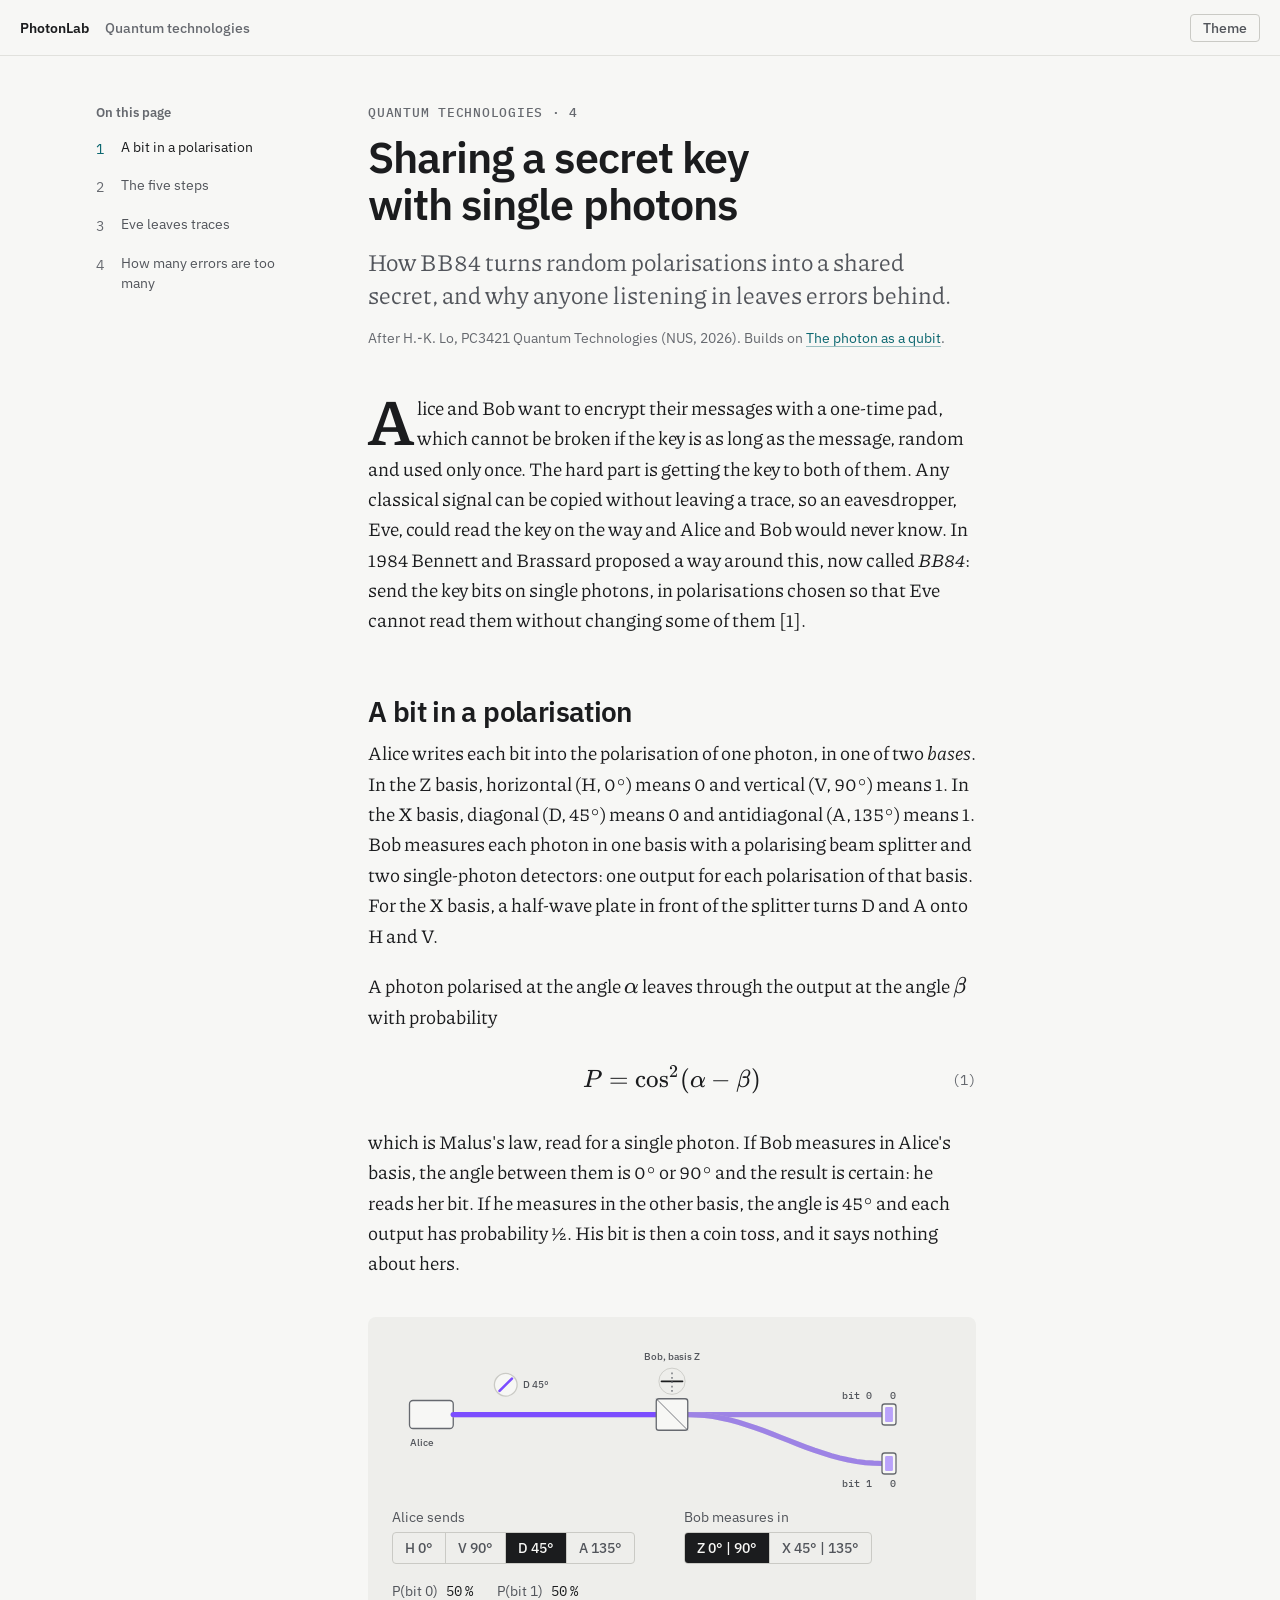
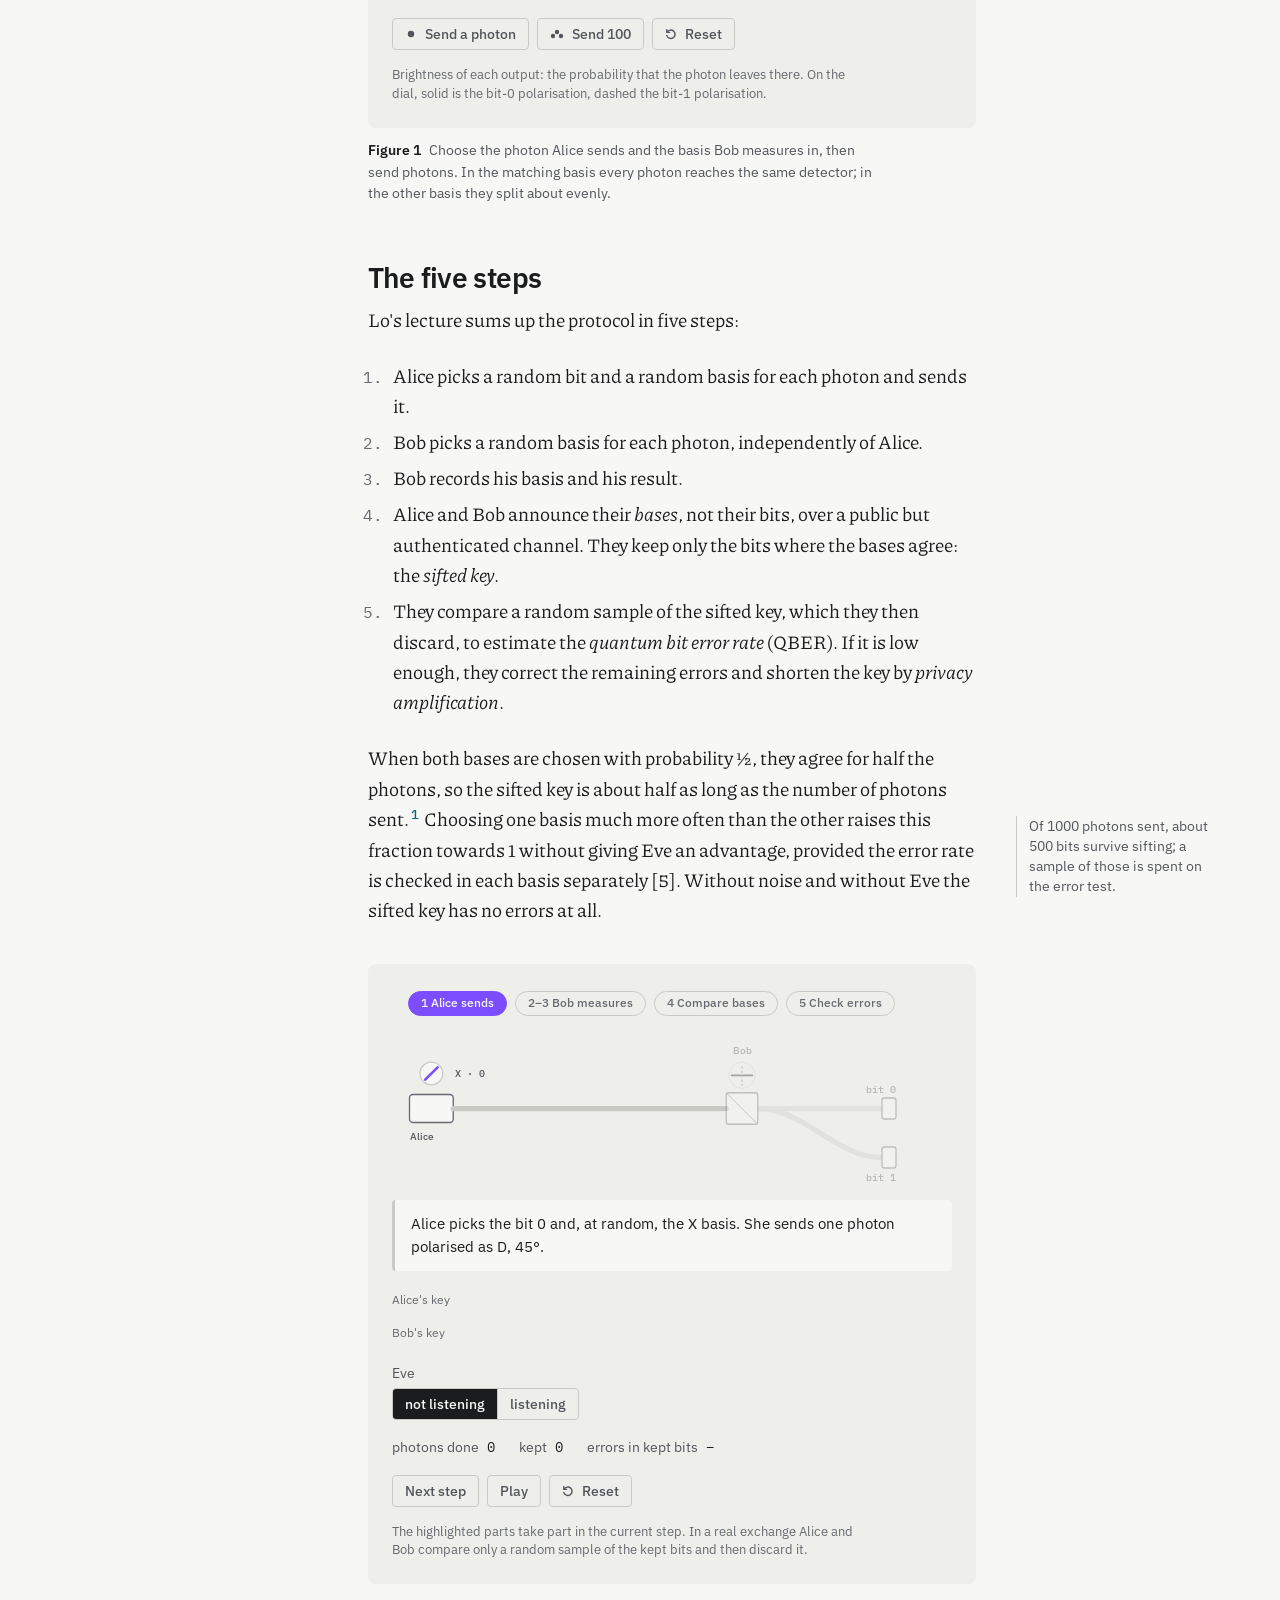
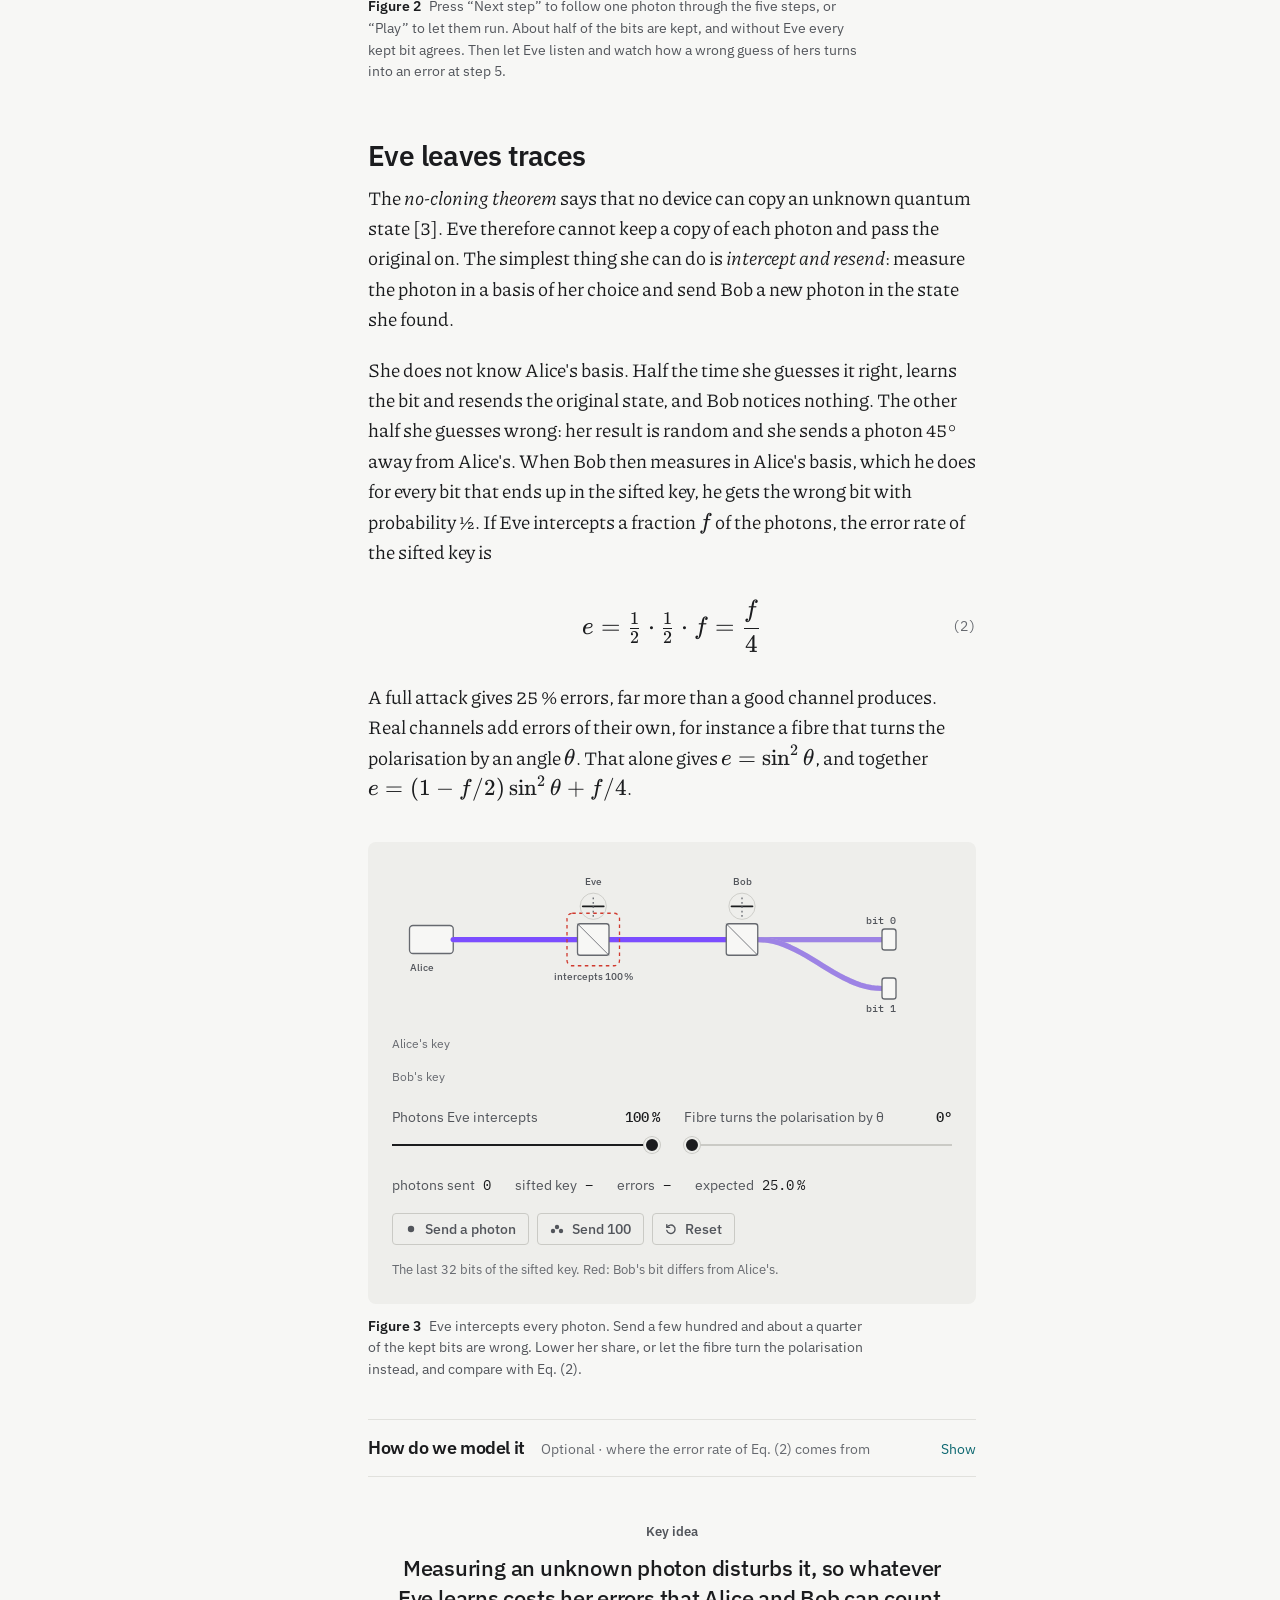
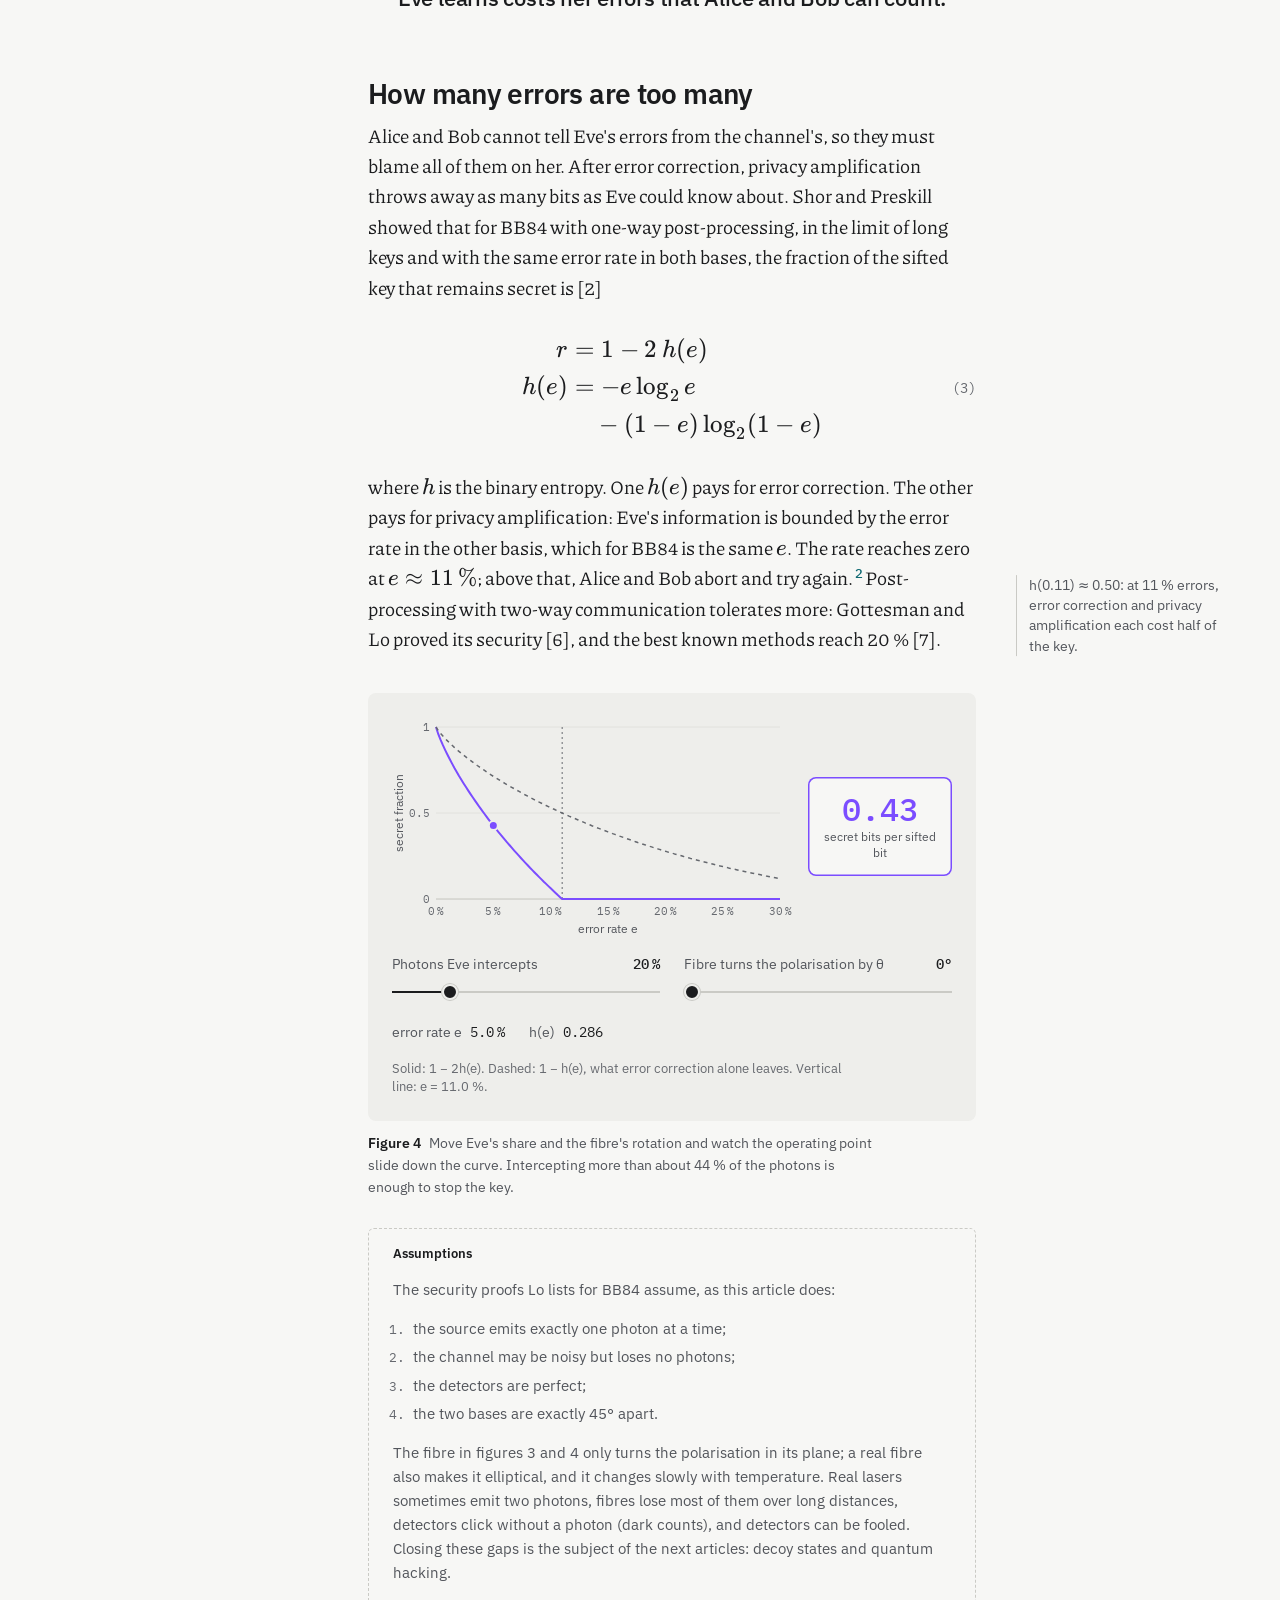
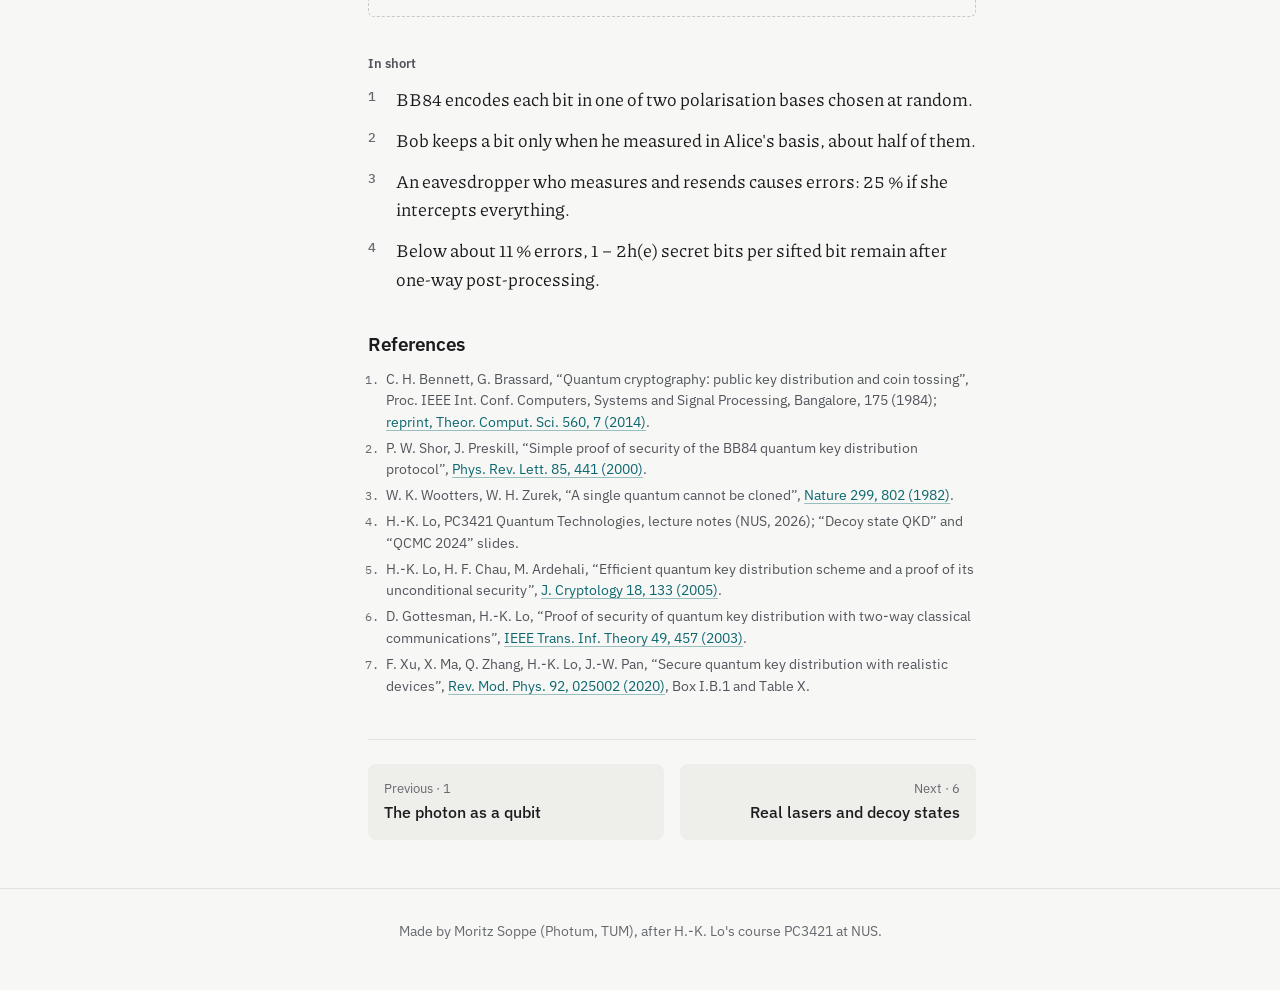
==== commit dc05e378: "Figures reviewed on desktop and phone; vacuum + weak decoy curve in chapter 6 Co-Authored-By: Claude" ====
--- a/bb84.html
+++ b/bb84.html
@@ -21,8 +21,8 @@
               : "dark";
       } catch {}
     </script>
-    <script type="module" crossorigin src="./assets/main-C1Nk13Xf.js"></script>
-    <link rel="stylesheet" crossorigin href="./assets/main-LNK_c8Pf.css">
+    <script type="module" crossorigin src="./assets/main-CJsvFAoE.js"></script>
+    <link rel="stylesheet" crossorigin href="./assets/main-Dsk3SXU0.css">
   </head>
   <body data-page="bb84">
     <div id="root"></div>
--- a/assets/main-Dsk3SXU0.css
+++ b/assets/main-Dsk3SXU0.css
@@ -0,0 +1 @@
+@font-face{font-family:IBM Plex Sans;font-style:normal;font-display:swap;font-weight:400;src:url(./ibm-plex-sans-latin-400-normal-CDDApCn2.woff2)format("woff2"),url(./ibm-plex-sans-latin-400-normal-CYLoc0-x.woff)format("woff")}@font-face{font-family:IBM Plex Sans;font-style:normal;font-display:swap;font-weight:500;src:url(./ibm-plex-sans-latin-500-normal-6ng42L7E.woff2)format("woff2"),url(./ibm-plex-sans-latin-500-normal-BgVn5rGT.woff)format("woff")}@font-face{font-family:IBM Plex Sans;font-style:normal;font-display:swap;font-weight:600;src:url(./ibm-plex-sans-latin-600-normal-CuJfVYMP.woff2)format("woff2"),url(./ibm-plex-sans-latin-600-normal-Cu4Hd6ag.woff)format("woff")}@font-face{font-family:IBM Plex Sans;font-style:normal;font-display:swap;font-weight:400;src:url(./ibm-plex-sans-greek-400-normal-_efipK4i.woff2)format("woff2"),url(./ibm-plex-sans-greek-400-normal-D9ESIMu3.woff)format("woff")}@font-face{font-family:IBM Plex Mono;font-style:normal;font-display:swap;font-weight:400;src:url(./ibm-plex-mono-latin-400-normal-DMJ8VG8y.woff2)format("woff2"),url(./ibm-plex-mono-latin-400-normal-CvHOgSBP.woff)format("woff")}@font-face{font-family:IBM Plex Mono;font-style:normal;font-display:swap;font-weight:500;src:url(./ibm-plex-mono-latin-500-normal-DSY6xOcd.woff2)format("woff2"),url(./ibm-plex-mono-latin-500-normal-CB9ihrfo.woff)format("woff")}:root{--color-canvas:#05090f;--color-chip:#0a111c;--color-chip-edge:#22324a;--color-grid:#15223a;--color-grid-major:#213350;--color-panel:#0d1623;--color-panel-hover:#142133;--color-ruler:#070c14;--color-line:#1a2638;--color-line-strong:#26354b;--color-text:#dce4ee;--color-text-muted:#9fadc0;--color-text-subtle:#7b8aa0;--color-tip-bg:#dce4ee;--color-tip-fg:#0a111c;--color-silicon:#566e90;--color-metal:#6f829c;--color-select:#4c9bff;--light:#a58bff;--light-hot:#e6dcff;--light-blend:screen;--color-problem:#f25ce6;--field-pos:#ff6b5f;--field-neg:#4f9dff;--wavelength-1:#6b73ff;--wavelength-2:#2fc4ff;--wavelength-3:#3ee07a;--wavelength-4:#ffd83a;--wavelength-5:#ff8a2a;--wavelength-6:#ff4436;--shadow-float:0 10px 30px #00000073;--font-ui:"IBM Plex Sans", system-ui, -apple-system, "Segoe UI", sans-serif;--font-num:"IBM Plex Mono", ui-monospace, "SFMono-Regular", monospace;--text-2xs:10.5px;--text-xs:11.5px;--text-ui:12.5px;--text-title:13px;--radius-control:5px;--radius-module:6px;--radius-panel:8px;--control-size:36px;--control-size-sm:30px;--paper:#131415;--paper-sunk:#1b1c1e;--ink:#e6e6e3;--ink-muted:#a8a9a7;--ink-subtle:#85878a;--rule:#26282a;--rule-strong:#393b3e;--accent:#6cc6cc;--accent-line:#6cc6cc66;--scrim:#0009;--font-text:"Piazzolla Variable", georgia, serif;--font-head:var(--font-ui);--weight-head:600;--track-head:-.022em;--type-body:1.1875rem;--type-leading:1.6;--type-h1:2.7rem;--type-h2:1.75rem;--type-h3:1.2rem;--type-dek:1.5rem;--type-keyidea:1.4rem;--type-callout:1rem;--type-caption:.875rem;--type-note:.8438rem;--type-label:.7813rem;--type-nav:.875rem;--katex-scale:1.08em;--measure:calc(var(--type-body) * 32);--rail-width:13rem;--margin-width:14rem;--gutter:20px;--header-height:56px;--space-1:.25rem;--space-2:.5rem;--space-3:.75rem;--space-4:1rem;--space-6:1.5rem;--space-8:2rem;--space-12:3rem;--radius-sm:4px;--radius-md:8px;--duration-fast:.12s;--duration-base:.24s}:root[data-theme=dark]{--lightningcss-light: ;--lightningcss-dark:initial;color-scheme:dark}:root[data-theme=light]{--lightningcss-light:initial;--lightningcss-dark: ;color-scheme:light;--color-canvas:#e6eaef;--color-chip:#f6f8fa;--color-chip-edge:#c5ced9;--color-grid:#dde3ea;--color-grid-major:#c7d0db;--color-panel:#fff;--color-panel-hover:#f0f3f6;--color-ruler:#eef1f4;--color-line:#e1e6ec;--color-line-strong:#cfd6df;--color-text:#0d1827;--color-text-muted:#46566b;--color-text-subtle:#5b6a7e;--color-tip-bg:#0d1827;--color-tip-fg:#f6f8fa;--color-silicon:#7a889b;--color-metal:#71839b;--color-select:#1e6fd9;--light:#7b4dff;--light-hot:#7b4dff;--light-blend:normal;--color-problem:#b0209f;--field-pos:#d03a2f;--field-neg:#1f63d1;--wavelength-1:#4450e0;--wavelength-2:#0091c7;--wavelength-3:#139a47;--wavelength-4:#b88c00;--wavelength-5:#dd620a;--wavelength-6:#d3261a;--shadow-float:0 1px 2px #0d18270f, 0 10px 28px #0d18271a;--paper:#f7f7f5;--paper-sunk:#eeeeeb;--ink:#1b1c1e;--ink-muted:#52555b;--ink-subtle:#66696f;--rule:#e1e1dd;--rule-strong:#cacac5;--accent:#0c6770;--accent-line:#0c677066;--scrim:#1b1c1e66}@media (pointer:coarse){:root{--control-size:44px;--control-size-sm:44px}}@media (width<=720px){:root{--type-body:1.125rem;--type-h1:2rem;--type-h2:1.4rem;--type-dek:1.25rem;--type-keyidea:1.2rem;--gutter:18px}}@media (prefers-reduced-motion:reduce){:root{--duration-fast:0s;--duration-base:0s}}*,:before,:after{box-sizing:border-box}html{-webkit-text-size-adjust:100%;-moz-text-size-adjust:100%;text-size-adjust:100%;scroll-padding-top:calc(var(--header-height) + var(--space-6))}body{background:var(--paper);color:var(--ink);font:400 var(--type-body) / var(--type-leading) var(--font-text);font-optical-sizing:auto;font-kerning:normal;text-rendering:optimizelegibility;-webkit-font-smoothing:antialiased;margin:0}a{color:var(--accent);-webkit-text-decoration:underline 1px var(--accent-line);text-decoration:underline 1px var(--accent-line);text-underline-offset:.2em}a:hover{text-decoration-color:currentColor}:focus-visible{outline:2px solid var(--color-select);outline-offset:2px;border-radius:2px}::selection{background:color-mix(in srgb, var(--color-select) 25%, transparent)}.katex{font-size:var(--katex-scale)}.katex:not(.katex-display>.katex){white-space:nowrap}.katex-display{padding:2px 0;overflow:auto hidden}.katex-display>.katex>.katex-html>.tag{color:var(--ink-subtle);font:400 var(--type-caption) / 1 var(--font-num)}.katex-display>.katex>.katex-html>.tag *{font:inherit}@media (width<=720px){.katex-display>.katex>.katex-html>.tag{margin-left:1.5em;position:static}}.visually-hidden{clip-path:inset(50%);white-space:nowrap;width:1px;height:1px;position:absolute;overflow:hidden}.skip-link{z-index:40;top:var(--space-2);left:var(--space-2);padding:var(--space-2) var(--space-3);border-radius:var(--radius-sm);background:var(--ink);color:var(--paper);font:500 var(--type-nav) var(--font-ui);position:absolute;transform:translateY(-200%)}.skip-link:focus{transform:none}@view-transition{navigation:auto}::view-transition-group(*){animation-duration:var(--duration-base)}::view-transition-old(*){animation-duration:var(--duration-base)}::view-transition-new(*){animation-duration:var(--duration-base)}@media (prefers-reduced-motion:reduce){html{scroll-behavior:auto}@view-transition{navigation:none}}@media print{html{font-size:9.5pt}.site-header,.site-footer,.rail,.end-cards,.skip-link{display:none!important}}@page{size:a4;margin:16mm 16mm 18mm;@bottom-right{content:counter(page);font:8pt IBM Plex Mono,monospace}}.prose{counter-reset:section figure table note}.prose>*{margin-block:0}.prose>*+*{margin-top:1.05em}.prose>:is(h2,h3)+*{margin-top:.5em}.prose>*+h2{margin-top:2.1em}.prose>*+h3{margin-top:1.6em}.prose>:is(.block,.katex-display)+*,.prose>*+.block{margin-top:2em}.prose>.katex-display{margin-top:1.3em}.prose>:is(h2,h3)+:is(.block,.katex-display){margin-top:.75em}.prose>.rail+*{margin-top:0}.prose>.article-header+*{margin-top:2.75rem}.prose>p{text-wrap:pretty;position:relative}.prose>.article-header+p:first-letter{float:left;margin:.1em .08em 0 0;font-size:3.2em;font-weight:600;line-height:.8}@supports (initial-letter:2){.prose>.article-header+p:first-letter{float:none;font-size:inherit;line-height:inherit;initial-letter:2;margin:0 .1em 0 0}}.prose h2,.prose h3{font-family:var(--font-head);font-weight:var(--weight-head);letter-spacing:var(--track-head);text-wrap:balance}.prose>h2{font-size:var(--type-h2);counter-increment:section;line-height:1.22;position:relative}.prose>h2>.section-link{font:400 var(--type-caption) / 1 var(--font-num);letter-spacing:0;color:var(--ink-subtle);white-space:nowrap;text-decoration:none;position:absolute;top:.7em;right:calc(100% + 1.1rem)}.prose>h2>.section-link:before{content:"§ ";opacity:0}.prose>h2>.section-link:after{content:counter(section)}.prose>h2:hover>.section-link,.prose>h2>.section-link:focus-visible{color:var(--accent)}.prose>h2:hover>.section-link:before,.prose>h2>.section-link:focus-visible:before{opacity:1}.prose>h2>.section-link[data-copied]:before{content:none}.prose>h2>.section-link[data-copied]:after{content:attr(data-copied)}.prose>h3{font-size:var(--type-h3);line-height:1.3}@media (width<1000px){.prose>h2>.section-link{margin-right:var(--space-3);vertical-align:.3em;display:inline-block;position:static}.prose>h2>.section-link:before{content:none}}.prose>p.end:after{content:"    ";background:var(--ink-subtle);margin-left:.3em;-webkit-mask:url("data:image/svg+xml,%3csvg%20xmlns='http://www.w3.org/2000/svg'%20viewBox='30%2070%20440%20380'%20fill='none'%20stroke='%23000'%20stroke-linecap='round'%3e%3cpath%20stroke-width='32'%20d='M390%20190V330M120%20260H460'/%3e%3cpath%20stroke-width='20'%20d='M50%20360H260M190%20290V430M70%20160H360M290%2090V230'/%3e%3c/svg%3e") 50%/.95em .8em no-repeat;mask:url("data:image/svg+xml,%3csvg%20xmlns='http://www.w3.org/2000/svg'%20viewBox='30%2070%20440%20380'%20fill='none'%20stroke='%23000'%20stroke-linecap='round'%3e%3cpath%20stroke-width='32'%20d='M390%20190V330M120%20260H460'/%3e%3cpath%20stroke-width='20'%20d='M50%20360H260M190%20290V430M70%20160H360M290%2090V230'/%3e%3c/svg%3e") 50%/.95em .8em no-repeat}.prose :is(ul,ol){padding-left:1.3em}.prose li{margin:.3em 0}.prose li::marker{color:var(--ink-subtle);font-family:var(--font-num);font-size:.85em}.prose strong{font-weight:650}.prose hr{border:0;border-top:1px solid var(--rule);width:100%}.prose blockquote{padding-left:var(--space-4);border-left:2px solid var(--rule-strong);color:var(--ink-muted);margin-inline:0}.prose code{font:.85em var(--font-num)}.prose table{border-collapse:collapse;width:100%;font:400 var(--type-caption) / 1.4 var(--font-ui)}.prose th{padding:0 var(--space-4) var(--space-2) 0;border-bottom:1px solid var(--rule-strong);color:var(--ink-muted);font-size:var(--type-label);text-align:left;font-weight:600}.prose td{padding:var(--space-2) var(--space-4) var(--space-2) 0;border-bottom:1px solid var(--rule)}.prose :is(th,td):is([align=right],[style*=right]){text-align:right}.prose td:is([align=right],[style*=right]){font-family:var(--font-num)}@media print{.prose>p{orphans:3;widows:3}.prose>:is(h2,h3){break-after:avoid}.prose>:is(.figure,.keyidea,.takeaways,table){break-inside:avoid}.prose>p.end:after{-webkit-print-color-adjust:exact;print-color-adjust:exact}.prose [data-figure-actions],.prose .figure input[type=range],.prose .article-header .lab{display:none}.prose .refs a[data-plain]{font-size:0}.prose .refs a[data-plain]:after{content:attr(href);font-size:var(--type-caption)}}:root{--font-text:"Piazzolla", georgia, serif}.site-header{align-items:center;gap:var(--space-4);height:var(--header-height);padding:0 var(--gutter);border-bottom:1px solid var(--rule);font:500 var(--type-nav) var(--font-ui);display:flex}.site-header .brand{color:var(--ink);font-weight:600;text-decoration:none}.site-header .crumb{color:var(--ink-subtle)}.site-header button{padding:var(--space-1) var(--space-3);border:1px solid var(--rule-strong);border-radius:var(--radius-sm);color:var(--ink-muted);font:inherit;cursor:pointer;background:0 0;margin-left:auto}.page-grid{grid-template-columns:minmax(var(--gutter), 1fr) minmax(0, var(--measure)) minmax(var(--gutter), 1fr);padding:var(--space-12) 0 var(--space-12);display:grid}.page-grid>*{grid-column:2;min-width:0}.article-header .stage{margin:0 0 var(--space-3);color:var(--ink-subtle);font:500 var(--type-label) / 1.4 var(--font-num);letter-spacing:.06em;text-transform:uppercase}.article-header h1{font:var(--weight-head) var(--type-h1) / 1.1 var(--font-head);letter-spacing:var(--track-head);text-wrap:balance;margin:0}.article-header .dek{margin:var(--space-4) 0 0;color:var(--ink-muted);font-size:var(--type-dek);line-height:1.4}.article-header .source{margin:var(--space-4) 0 0;color:var(--ink-subtle);font:400 var(--type-caption) / 1.5 var(--font-ui)}.m{white-space:nowrap;font-style:italic}.m .up{font-style:normal}.eq{grid-template-columns:2.5rem minmax(0,1fr) 2.5rem;align-items:center;font-size:1.1em;display:grid}.eq-body{grid-column:2;min-width:0;overflow:auto hidden}.eq-body .katex-display{margin:.4em 0;overflow:visible}.eq-num{color:var(--ink-subtle);font:400 var(--type-caption) / 1 var(--font-num);grid-column:3;justify-self:end}@media (width<=720px){.eq{grid-template-columns:minmax(0,1fr);font-size:1em}.eq-body,.eq-num{grid-column:1}.eq-num{grid-row:1;margin-bottom:-.6em}}.figure{counter-increment:figure;margin-inline:0}.figure>.panel{gap:var(--space-4);padding:var(--space-6);border-radius:var(--radius-md);background:var(--paper-sunk);color:var(--ink);font-family:var(--font-ui);grid-template-columns:minmax(0,1fr);display:grid}.figure figcaption{max-width:36em;margin-top:var(--space-3);color:var(--ink-muted);font:400 var(--type-caption) / 1.55 var(--font-ui);text-wrap:pretty}.figure figcaption b{margin-right:var(--space-2);color:var(--ink);font-weight:600}.figure figcaption b:after{content:counter(figure)}.callout{padding:var(--space-4) var(--space-6);border:1px dashed var(--rule-strong);color:var(--ink-muted);font:400 .9375rem / 1.6 var(--font-ui);border-radius:6px}.callout .label,.keyidea .label,.takeaways .label{margin-bottom:var(--space-1);color:var(--ink);font:600 var(--type-label) / 1.4 var(--font-ui);display:block}.callout ol{margin:0;padding-left:1.3em}.keyidea{padding:var(--space-2) 0;text-align:center}.keyidea .label{margin-bottom:var(--space-3);color:var(--ink-muted)}.keyidea p{max-width:30em;font:500 var(--type-keyidea) / 1.35 var(--font-head);letter-spacing:-.01em;text-wrap:balance;margin:0 auto}.takeaways .label{margin-bottom:var(--space-3);color:var(--ink-muted)}.takeaways ol{gap:var(--space-3);counter-reset:takeaway;margin:0;padding:0;list-style:none;display:grid}.takeaways li{counter-increment:takeaway;margin:0;padding-left:28px;font-size:.95em;position:relative}.takeaways li:before{content:counter(takeaway);color:var(--ink-subtle);font:500 .8125rem/1.9 var(--font-num);position:absolute;left:0}.refs{color:var(--ink-muted);font:400 var(--type-caption) / 1.55 var(--font-ui);padding-left:1.3em}.page-grid{grid-template-columns:minmax(var(--gutter), 1fr) var(--rail-width) minmax(2rem, 4rem) minmax(0, var(--measure)) minmax(var(--gutter), 1fr) var(--rail-width)}.page-grid>*{grid-column:4}.page-grid>.rail{top:var(--space-8);font:400 var(--type-nav) / 1.4 var(--font-ui);grid-area:1/2/span 200;align-self:start;margin:0;position:sticky}.rail .label{margin-bottom:var(--space-3);color:var(--ink-subtle);font:600 var(--type-label) / 1.4 var(--font-ui);display:block}.rail ol{gap:var(--space-2);counter-reset:toc;margin:0;padding:0;list-style:none;display:grid}.rail li{counter-increment:toc}.rail a{gap:var(--space-2);color:var(--ink-muted);text-decoration:none;display:flex}.rail a:before{content:counter(toc);min-width:1.2em;color:var(--ink-subtle);font:400 var(--type-caption) / 1.6 var(--font-num)}.rail a:hover,.rail a[aria-current=true]{color:var(--ink)}.rail a[aria-current=true]:before{color:var(--accent)}@media (width<1260px){.page-grid{grid-template-columns:minmax(var(--gutter), 1fr) 0 0 minmax(0, var(--measure)) minmax(var(--gutter), 1fr) 0}.page-grid>.rail{display:none}}@media (width<=720px){.page-grid>.figure{grid-column:1/-1}.figure>.panel{padding:var(--space-4) var(--gutter);border-radius:0}.figure figcaption{padding:0 var(--gutter)}}.bench{width:100%;height:auto;display:block;overflow:visible}.guide{fill:none;stroke:var(--rule-strong);stroke-width:6px;stroke-linecap:round;stroke-linejoin:round}.guide-light{fill:none;stroke:var(--light);stroke-width:6px;stroke-linecap:round;stroke-linejoin:round;transition:opacity var(--duration-base)}.detector{fill:var(--paper);stroke:var(--ink-subtle);stroke-width:1.5px}.detector-lit{fill:var(--light);transition:opacity var(--duration-base)}.detector-flash{fill:var(--light);opacity:0;filter:blur(6px);animation:.6s ease-out flash}@keyframes flash{0%{opacity:.9}to{opacity:0}}.source,.cube{fill:var(--paper);stroke:var(--ink-subtle);stroke-width:1.5px}.cube-diag{stroke:var(--ink-subtle);stroke-width:1px}.dial{fill:none;stroke:var(--rule-strong)}.dial-0{stroke:var(--ink);stroke-width:2px;stroke-linecap:round}.dial-1{stroke:var(--ink-subtle);stroke-width:1.5px;stroke-dasharray:2 3}.eve{fill:none;stroke:var(--field-pos);stroke-width:1.5px;stroke-dasharray:4 4}.part-label{fill:var(--ink-muted);font:500 11.5px var(--font-ui)}.port{fill:var(--ink-muted);font:500 11px var(--font-num);white-space:pre}.pol circle{fill:var(--paper);stroke:var(--rule-strong);stroke-width:1.5px}.pol line{stroke:var(--light);stroke-width:3px;stroke-linecap:round}.pol-bad line{stroke:var(--field-pos)}.photon-halo{fill:var(--light);opacity:.45;filter:blur(7px)}@media (prefers-reduced-motion:reduce){.detector-flash{animation:none}}.tape{font:500 var(--type-caption) / 1 var(--font-num);grid-template-columns:6.5rem repeat(12,minmax(1.75rem,1fr));gap:3px;display:grid;overflow-x:auto}.tape-col{border-radius:var(--radius-md);grid-template-rows:repeat(6,1.9rem);place-items:center;display:grid}.tape-head{color:var(--ink-subtle);font:400 .75rem / 1.2 var(--font-ui);justify-items:start}.tape-col.kept{background:var(--paper);box-shadow:inset 0 0 0 1.5px var(--light)}.tape-col.drop{color:var(--ink-subtle)}.tape-col.drop .glyph{opacity:.45}.tape-col.empty{background:var(--paper);opacity:.35}.tape-col span:last-child{font:500 .6875rem / 1 var(--font-ui)}.tape-col.kept span:last-child{color:var(--light)}.glyph{width:1.45rem;height:1.45rem}.key{gap:var(--space-2);display:grid}.key-row{grid-template-columns:6.5rem minmax(0,1fr);align-items:start;display:grid}.key-row .key-label{line-height:1.6rem}.key-label{color:var(--ink-subtle);font:400 .75rem / 1.2 var(--font-ui)}.key-bits{min-height:1.6rem;font:500 var(--type-caption) / 1.6rem var(--font-num);text-align:center;grid-template-columns:repeat(32,minmax(0,1fr));gap:2px;display:grid}.bit{background:var(--paper);border-radius:3px}.bit-bad{background:var(--field-pos);color:var(--paper)}.rate{gap:var(--space-4);grid-template-columns:minmax(0,1fr) 9rem;align-items:center;display:grid}.rate-plot{min-width:0}.verdict{gap:var(--space-1);padding:var(--space-4);border-radius:var(--radius-md);background:var(--paper);text-align:center;transition:box-shadow var(--duration-base);display:grid}.verdict strong{font:500 2rem / 1 var(--font-num)}.verdict span{color:var(--ink-muted);font:400 .75rem / 1.3 var(--font-ui)}.verdict-ok{box-shadow:inset 0 0 0 1.5px var(--light)}.verdict-ok strong{color:var(--light)}.verdict-bad{box-shadow:inset 0 0 0 1.5px var(--field-pos)}.verdict-bad strong{color:var(--field-pos)}@media (width<=720px){.rate{grid-template-columns:minmax(0,1fr)}.key-bits{grid-template-columns:repeat(16,minmax(0,1fr))}}.zone{fill:var(--ink-subtle);opacity:.1}.heater{fill:none;stroke:var(--ink-subtle);stroke-width:1.5px}.packet{fill:var(--light)}.packet-halo{fill:var(--light);opacity:.5;filter:blur(8px)}.part-label.warn{fill:var(--field-pos)}.mzi-lower{gap:var(--space-6);grid-template-columns:auto minmax(0,1fr);align-items:center;display:grid}.clocks{gap:var(--space-3);display:grid}@media (width<=720px){.mzi-lower{grid-template-columns:minmax(0,1fr)}.clocks{grid-auto-flow:column;justify-content:center}}.end-cards{gap:var(--space-4);padding-top:var(--space-6);border-top:1px solid var(--rule);grid-template-columns:1fr 1fr;display:grid}.end-cards a{gap:var(--space-1);padding:var(--space-4);border-radius:var(--radius-md);background:var(--paper-sunk);color:var(--ink);font:500 1rem / 1.35 var(--font-head);text-decoration:none;display:grid}.end-cards a:hover{box-shadow:inset 0 0 0 1px var(--rule-strong)}.end-cards a.next{text-align:right;grid-column:2}.end-cards span{color:var(--ink-subtle);font:400 var(--type-label) / 1.4 var(--font-ui)}.series{gap:var(--space-2);padding:0;list-style:none;display:grid}.series li>a,.series li.planned{gap:var(--space-4);padding:var(--space-3) var(--space-4);border-radius:var(--radius-md);font:500 1.05rem / 1.4 var(--font-head);align-items:baseline;display:flex}.series li>a{background:var(--paper-sunk);color:var(--ink);text-decoration:none}.series li>a:hover{box-shadow:inset 0 0 0 1px var(--light)}.series li.planned{color:var(--ink-subtle)}.series span{min-width:1.5em;color:var(--ink-subtle);font:400 var(--type-caption) / 1 var(--font-num)}.series em{font:400 var(--type-label) / 1 var(--font-ui);margin-left:auto}.site-header .crumb{text-decoration:none}@media (width<=720px){.bench .part-label,.bench .port{font-size:19px}}.dialfig{width:11rem;height:11rem;display:block}.dialfig .dial-0,.dialfig .dial-1{stroke-width:2px}.state-a,.state-b{stroke:var(--light);stroke-width:4px;stroke-linecap:round}.state-b{opacity:.6}.pol-ghost line{stroke:var(--ink-subtle)}@media (width<=720px){.dialfig{justify-self:center}}.hbars{gap:var(--space-2);min-width:0;display:grid}.hbar{gap:var(--space-3);font:400 var(--type-caption) / 1.3 var(--font-ui);grid-template-columns:10rem minmax(0,1fr) 4rem;align-items:center;display:grid}.hbar-label{color:var(--ink-muted)}.hbar-track{background:var(--paper);border-radius:5px;height:10px}.hbar-fill{background:var(--light);height:100%;transition:width var(--duration-base);border-radius:5px;display:block}.hbar-fill.hbar-bad{background:var(--field-pos)}.hbar-value{font-family:var(--font-num);text-align:right}.verdicts{gap:var(--space-3);display:grid}.pbar{fill:var(--light)}.pbar-empty{opacity:.35}.pbar-multi{fill:var(--field-pos)}.axisline,.threshold{stroke:var(--ink-subtle);stroke-width:1px}.threshold{stroke:var(--field-pos);stroke-dasharray:5 4}.det-click{fill:var(--light)}.det-dark{fill:none;stroke:var(--ink-subtle)}@media (width<=720px){.hbar{grid-template-columns:7rem minmax(0,1fr) 3.5rem}}.dense{font:400 var(--type-caption) / 1.4 var(--font-ui);gap:2px;display:grid}.dense-row{gap:var(--space-3);padding:var(--space-2) var(--space-3);border-radius:var(--radius-sm);color:var(--ink-muted);grid-template-columns:3rem 6rem 4rem minmax(0,1fr);display:grid}.dense-row.current{background:var(--paper);box-shadow:inset 0 0 0 1.5px var(--light);color:var(--ink)}.port-text{font-family:var(--font-num)}.ok-text{color:var(--light)}.warn-text{color:var(--field-pos)}@media (width<=720px){.dense-row{gap:var(--space-2);grid-template-columns:2.5rem 4.5rem 3rem minmax(0,1fr)}}.site-footer{padding:var(--space-8) var(--gutter) var(--space-12);border-top:1px solid var(--rule);color:var(--ink-subtle);font:400 var(--type-caption) / 1.5 var(--font-ui);text-align:center}.stepper{gap:var(--space-2);font:500 .75rem / 1.2 var(--font-ui);flex-wrap:wrap;margin:0;padding:0;list-style:none;display:flex}.stepper li{padding:var(--space-1) var(--space-3);border:1px solid var(--rule-strong);color:var(--ink-subtle);transition:background-color var(--duration-base), color var(--duration-base);border-radius:999px}.stepper li.past{color:var(--ink-muted)}.stepper li.current{border-color:var(--light);background:var(--light);color:var(--paper)}.step-card{min-height:4.6em;padding:var(--space-3) var(--space-4);border-left:3px solid var(--rule-strong);border-radius:var(--radius-sm);background:var(--paper);font:400 .9375rem / 1.55 var(--font-ui);margin:0}.step-good{border-left-color:var(--light)}.step-bad{border-left-color:var(--field-pos)}.key-bits.key-bits-20{grid-template-columns:repeat(20,minmax(0,1fr))}@media (width<=720px){.key-bits.key-bits-20{grid-template-columns:repeat(10,minmax(0,1fr))}.step-card{min-height:6.5em}.deeper-body .katex-display{font-size:.9em}.figure button[class*=_button_]:not(:has(svg)){width:auto;padding:0 var(--space-3)}}.dot{stroke:var(--light);stroke-width:2px}.dot-signal{fill:var(--light)}.dot-decoy{fill:var(--paper)}.dot-memory{fill:var(--field-pos);stroke:var(--field-pos)}.hbar-track{position:relative}.hbar-mark{background:var(--ink);width:2px;margin-left:-1px;position:absolute;top:-4px;bottom:-4px}.bright{fill:none;stroke:var(--light);stroke-width:10px;stroke-linecap:round;filter:drop-shadow(0 0 6px var(--light));transition:opacity var(--duration-base)}.note-ref{color:var(--accent);font:500 .7em / 1 var(--font-num);vertical-align:super;cursor:pointer;counter-increment:note;background:0 0;border:0;padding:0 .15em}.note-ref:before{content:counter(note)}.note-body{color:var(--ink-muted);font:400 var(--type-note) / 1.5 var(--font-ui);display:none}.note-body.open{margin:var(--space-2) 0;padding-left:var(--space-3);border-left:2px solid var(--rule-strong);display:block}@media (width>=1260px){.note-ref{cursor:default}.note-body,.note-body.open{width:13rem;padding:0 0 0 var(--space-3);border-left:1px solid var(--rule-strong);margin:0;display:block;position:absolute;left:calc(100% + 2.5rem);transform:translateY(-1.4em)}}.deeper{border-top:1px solid var(--rule);border-bottom:1px solid var(--rule)}.deeper summary{align-items:baseline;gap:var(--space-1) var(--space-4);padding:var(--space-4) 0;font-family:var(--font-ui);cursor:pointer;flex-wrap:wrap;list-style:none;display:flex}.deeper summary::-webkit-details-marker{display:none}.deeper summary:after{content:"Show";color:var(--accent);font-size:var(--type-caption);margin-left:auto}.deeper[open] summary:after{content:"Hide"}.deeper-title{font:var(--weight-head) 1.15rem / 1.3 var(--font-head);letter-spacing:var(--track-head)}.deeper-sub{color:var(--ink-subtle);font-size:var(--type-caption)}.deeper-body{padding-bottom:var(--space-6);font-size:.95em}.deeper-body>*+*{margin-top:.9em}.deeper-body p{margin-bottom:0}.lab-link{gap:var(--space-1) var(--space-4);padding:var(--space-4) var(--space-6);border:1px solid var(--rule-strong);border-radius:var(--radius-md);color:var(--ink);font-family:var(--font-ui);grid-template-columns:minmax(0,1fr) auto;align-items:center;text-decoration:none;display:grid}.lab-link:hover{border-color:var(--light)}.lab-kicker{color:var(--ink-subtle);font:600 var(--type-label) / 1.4 var(--font-ui)}.lab-text{grid-column:1;font-size:.9375rem}.lab-go{color:var(--light);grid-area:1/2/span 2;font-size:1.5rem}.waves{gap:var(--space-1);min-width:0;display:grid;overflow:hidden}@font-face{font-display:block;font-family:KaTeX_AMS;font-style:normal;font-weight:400;src:url(./KaTeX_AMS-Regular-BQhdFMY1.woff2)format("woff2"),url(./KaTeX_AMS-Regular-DMm9YOAa.woff)format("woff"),url(./KaTeX_AMS-Regular-DRggAlZN.ttf)format("truetype")}@font-face{font-display:block;font-family:KaTeX_Caligraphic;font-style:normal;font-weight:700;src:url(./KaTeX_Caligraphic-Bold-Dq_IR9rO.woff2)format("woff2"),url(./KaTeX_Caligraphic-Bold-BEiXGLvX.woff)format("woff"),url(./KaTeX_Caligraphic-Bold-ATXxdsX0.ttf)format("truetype")}@font-face{font-display:block;font-family:KaTeX_Caligraphic;font-style:normal;font-weight:400;src:url(./KaTeX_Caligraphic-Regular-Di6jR-x-.woff2)format("woff2"),url(./KaTeX_Caligraphic-Regular-CTRA-rTL.woff)format("woff"),url(./KaTeX_Caligraphic-Regular-wX97UBjC.ttf)format("truetype")}@font-face{font-display:block;font-family:KaTeX_Fraktur;font-style:normal;font-weight:700;src:url(./KaTeX_Fraktur-Bold-CL6g_b3V.woff2)format("woff2"),url(./KaTeX_Fraktur-Bold-BsDP51OF.woff)format("woff"),url(./KaTeX_Fraktur-Bold-BdnERNNW.ttf)format("truetype")}@font-face{font-display:block;font-family:KaTeX_Fraktur;font-style:normal;font-weight:400;src:url(./KaTeX_Fraktur-Regular-CTYiF6lA.woff2)format("woff2"),url(./KaTeX_Fraktur-Regular-Dxdc4cR9.woff)format("woff"),url(./KaTeX_Fraktur-Regular-CB_wures.ttf)format("truetype")}@font-face{font-display:block;font-family:KaTeX_Main;font-style:normal;font-weight:700;src:url(./KaTeX_Main-Bold-Cx986IdX.woff2)format("woff2"),url(./KaTeX_Main-Bold-Jm3AIy58.woff)format("woff"),url(./KaTeX_Main-Bold-waoOVXN0.ttf)format("truetype")}@font-face{font-display:block;font-family:KaTeX_Main;font-style:italic;font-weight:700;src:url(./KaTeX_Main-BoldItalic-DxDJ3AOS.woff2)format("woff2"),url(./KaTeX_Main-BoldItalic-SpSLRI95.woff)format("woff"),url(./KaTeX_Main-BoldItalic-DzxPMmG6.ttf)format("truetype")}@font-face{font-display:block;font-family:KaTeX_Main;font-style:italic;font-weight:400;src:url(./KaTeX_Main-Italic-NWA7e6Wa.woff2)format("woff2"),url(./KaTeX_Main-Italic-BMLOBm91.woff)format("woff"),url(./KaTeX_Main-Italic-3WenGoN9.ttf)format("truetype")}@font-face{font-display:block;font-family:KaTeX_Main;font-style:normal;font-weight:400;src:url(./KaTeX_Main-Regular-B22Nviop.woff2)format("woff2"),url(./KaTeX_Main-Regular-Dr94JaBh.woff)format("woff"),url(./KaTeX_Main-Regular-ypZvNtVU.ttf)format("truetype")}@font-face{font-display:block;font-family:KaTeX_Math;font-style:italic;font-weight:700;src:url(./KaTeX_Math-BoldItalic-CZnvNsCZ.woff2)format("woff2"),url(./KaTeX_Math-BoldItalic-iY-2wyZ7.woff)format("woff"),url(./KaTeX_Math-BoldItalic-B3XSjfu4.ttf)format("truetype")}@font-face{font-display:block;font-family:KaTeX_Math;font-style:italic;font-weight:400;src:url(./KaTeX_Math-Italic-t53AETM-.woff2)format("woff2"),url(./KaTeX_Math-Italic-DA0__PXp.woff)format("woff"),url(./KaTeX_Math-Italic-flOr_0UB.ttf)format("truetype")}@font-face{font-display:block;font-family:KaTeX_SansSerif;font-style:normal;font-weight:700;src:url(./KaTeX_SansSerif-Bold-D1sUS0GD.woff2)format("woff2"),url(./KaTeX_SansSerif-Bold-DbIhKOiC.woff)format("woff"),url(./KaTeX_SansSerif-Bold-CFMepnvq.ttf)format("truetype")}@font-face{font-display:block;font-family:KaTeX_SansSerif;font-style:italic;font-weight:400;src:url(./KaTeX_SansSerif-Italic-C3H0VqGB.woff2)format("woff2"),url(./KaTeX_SansSerif-Italic-DN2j7dab.woff)format("woff"),url(./KaTeX_SansSerif-Italic-YYjJ1zSn.ttf)format("truetype")}@font-face{font-display:block;font-family:KaTeX_SansSerif;font-style:normal;font-weight:400;src:url(./KaTeX_SansSerif-Regular-DDBCnlJ7.woff2)format("woff2"),url(./KaTeX_SansSerif-Regular-CS6fqUqJ.woff)format("woff"),url(./KaTeX_SansSerif-Regular-BNo7hRIc.ttf)format("truetype")}@font-face{font-display:block;font-family:KaTeX_Script;font-style:normal;font-weight:400;src:url(./KaTeX_Script-Regular-D3wIWfF6.woff2)format("woff2"),url(./KaTeX_Script-Regular-D5yQViql.woff)format("woff"),url(./KaTeX_Script-Regular-C5JkGWo-.ttf)format("truetype")}@font-face{font-display:block;font-family:KaTeX_Size1;font-style:normal;font-weight:400;src:url(./KaTeX_Size1-Regular-mCD8mA8B.woff2)format("woff2"),url(./KaTeX_Size1-Regular-C195tn64.woff)format("woff"),url(./KaTeX_Size1-Regular-Dbsnue_I.ttf)format("truetype")}@font-face{font-display:block;font-family:KaTeX_Size2;font-style:normal;font-weight:400;src:url(./KaTeX_Size2-Regular-Dy4dx90m.woff2)format("woff2"),url(./KaTeX_Size2-Regular-oD1tc_U0.woff)format("woff"),url(./KaTeX_Size2-Regular-B7gKUWhC.ttf)format("truetype")}@font-face{font-display:block;font-family:KaTeX_Size3;font-style:normal;font-weight:400;src:url([data-uri])format("woff2"),url(./KaTeX_Size3-Regular-CTq5MqoE.woff)format("woff"),url(./KaTeX_Size3-Regular-DgpXs0kz.ttf)format("truetype")}@font-face{font-display:block;font-family:KaTeX_Size4;font-style:normal;font-weight:400;src:url(./KaTeX_Size4-Regular-Dl5lxZxV.woff2)format("woff2"),url(./KaTeX_Size4-Regular-BF-4gkZK.woff)format("woff"),url(./KaTeX_Size4-Regular-DWFBv043.ttf)format("truetype")}@font-face{font-display:block;font-family:KaTeX_Typewriter;font-style:normal;font-weight:400;src:url(./KaTeX_Typewriter-Regular-CO6r4hn1.woff2)format("woff2"),url(./KaTeX_Typewriter-Regular-C0xS9mPB.woff)format("woff"),url(./KaTeX_Typewriter-Regular-D3Ib7_Hf.ttf)format("truetype")}.katex{text-indent:0;text-rendering:auto;font:1.21em/1.2 KaTeX_Main,Times New Roman,serif;position:relative}.katex *{border-color:currentColor;-ms-high-contrast-adjust:none!important}.katex .katex-version:after{content:"0.16.47"}.katex .katex-mathml{clip-path:inset(50%);border:0;width:1px;height:1px;padding:0;position:absolute;overflow:hidden}.katex .katex-html>.newline{display:block}.katex .base{white-space:nowrap;width:min-content;position:relative}.katex .base,.katex .strut{display:inline-block}.katex .textbf{font-weight:700}.katex .textit{font-style:italic}.katex .textrm{font-family:KaTeX_Main}.katex .textsf{font-family:KaTeX_SansSerif}.katex .texttt{font-family:KaTeX_Typewriter}.katex .mathnormal{font-family:KaTeX_Math;font-style:italic}.katex .mathit{font-family:KaTeX_Main;font-style:italic}.katex .mathrm{font-style:normal}.katex .mathbf{font-family:KaTeX_Main;font-weight:700}.katex .boldsymbol{font-family:KaTeX_Math;font-style:italic;font-weight:700}.katex .amsrm,.katex .mathbb,.katex .textbb{font-family:KaTeX_AMS}.katex .mathcal{font-family:KaTeX_Caligraphic}.katex .mathfrak,.katex .textfrak{font-family:KaTeX_Fraktur}.katex .mathboldfrak,.katex .textboldfrak{font-family:KaTeX_Fraktur;font-weight:700}.katex .mathtt{font-family:KaTeX_Typewriter}.katex .mathscr,.katex .textscr{font-family:KaTeX_Script}.katex .mathsf,.katex .textsf{font-family:KaTeX_SansSerif}.katex .mathboldsf,.katex .textboldsf{font-family:KaTeX_SansSerif;font-weight:700}.katex .mathitsf,.katex .mathsfit,.katex .textitsf{font-family:KaTeX_SansSerif;font-style:italic}.katex .mainrm{font-family:KaTeX_Main;font-style:normal}.katex .vlist-t{border-collapse:collapse;table-layout:fixed;display:inline-table}.katex .vlist-r{display:table-row}.katex .vlist{vertical-align:bottom;display:table-cell;position:relative}.katex .vlist>span{height:0;display:block;position:relative}.katex .vlist>span>span{display:inline-block}.katex .vlist>span>.pstrut{width:0;overflow:hidden}.katex .vlist-t2{margin-right:-2px}.katex .vlist-s{vertical-align:bottom;width:2px;min-width:2px;font-size:1px;display:table-cell}.katex .vbox{flex-direction:column;align-items:baseline;display:inline-flex}.katex .hbox{width:100%}.katex .hbox,.katex .thinbox{flex-direction:row;display:inline-flex}.katex .thinbox{width:0;max-width:0}.katex .msupsub{text-align:left}.katex .mfrac>span>span{text-align:center}.katex .mfrac .frac-line{border-bottom-style:solid;width:100%;display:inline-block}.katex .hdashline,.katex .hline,.katex .mfrac .frac-line,.katex .overline .overline-line,.katex .rule,.katex .underline .underline-line{min-height:1px}.katex .mspace{display:inline-block}.katex .smash{line-height:0;display:inline}.katex .clap,.katex .llap,.katex .rlap{width:0;position:relative}.katex .clap>.inner,.katex .llap>.inner,.katex .rlap>.inner{position:absolute}.katex .clap>.fix,.katex .llap>.fix,.katex .rlap>.fix{display:inline-block}.katex .llap>.inner{right:0}.katex .clap>.inner,.katex .rlap>.inner{left:0}.katex .clap>.inner>span{margin-left:-50%;margin-right:50%}.katex .rule{border:0 solid;display:inline-block;position:relative}.katex .hline,.katex .overline .overline-line,.katex .underline .underline-line{border-bottom-style:solid;width:100%;display:inline-block}.katex .hdashline{border-bottom-style:dashed;width:100%;display:inline-block}.katex .sqrt>.root{margin-left:.277778em;margin-right:-.555556em}.katex .fontsize-ensurer.reset-size1.size1,.katex .sizing.reset-size1.size1{font-size:1em}.katex .fontsize-ensurer.reset-size1.size2,.katex .sizing.reset-size1.size2{font-size:1.2em}.katex .fontsize-ensurer.reset-size1.size3,.katex .sizing.reset-size1.size3{font-size:1.4em}.katex .fontsize-ensurer.reset-size1.size4,.katex .sizing.reset-size1.size4{font-size:1.6em}.katex .fontsize-ensurer.reset-size1.size5,.katex .sizing.reset-size1.size5{font-size:1.8em}.katex .fontsize-ensurer.reset-size1.size6,.katex .sizing.reset-size1.size6{font-size:2em}.katex .fontsize-ensurer.reset-size1.size7,.katex .sizing.reset-size1.size7{font-size:2.4em}.katex .fontsize-ensurer.reset-size1.size8,.katex .sizing.reset-size1.size8{font-size:2.88em}.katex .fontsize-ensurer.reset-size1.size9,.katex .sizing.reset-size1.size9{font-size:3.456em}.katex .fontsize-ensurer.reset-size1.size10,.katex .sizing.reset-size1.size10{font-size:4.148em}.katex .fontsize-ensurer.reset-size1.size11,.katex .sizing.reset-size1.size11{font-size:4.976em}.katex .fontsize-ensurer.reset-size2.size1,.katex .sizing.reset-size2.size1{font-size:.833333em}.katex .fontsize-ensurer.reset-size2.size2,.katex .sizing.reset-size2.size2{font-size:1em}.katex .fontsize-ensurer.reset-size2.size3,.katex .sizing.reset-size2.size3{font-size:1.16667em}.katex .fontsize-ensurer.reset-size2.size4,.katex .sizing.reset-size2.size4{font-size:1.33333em}.katex .fontsize-ensurer.reset-size2.size5,.katex .sizing.reset-size2.size5{font-size:1.5em}.katex .fontsize-ensurer.reset-size2.size6,.katex .sizing.reset-size2.size6{font-size:1.66667em}.katex .fontsize-ensurer.reset-size2.size7,.katex .sizing.reset-size2.size7{font-size:2em}.katex .fontsize-ensurer.reset-size2.size8,.katex .sizing.reset-size2.size8{font-size:2.4em}.katex .fontsize-ensurer.reset-size2.size9,.katex .sizing.reset-size2.size9{font-size:2.88em}.katex .fontsize-ensurer.reset-size2.size10,.katex .sizing.reset-size2.size10{font-size:3.45667em}.katex .fontsize-ensurer.reset-size2.size11,.katex .sizing.reset-size2.size11{font-size:4.14667em}.katex .fontsize-ensurer.reset-size3.size1,.katex .sizing.reset-size3.size1{font-size:.714286em}.katex .fontsize-ensurer.reset-size3.size2,.katex .sizing.reset-size3.size2{font-size:.857143em}.katex .fontsize-ensurer.reset-size3.size3,.katex .sizing.reset-size3.size3{font-size:1em}.katex .fontsize-ensurer.reset-size3.size4,.katex .sizing.reset-size3.size4{font-size:1.14286em}.katex .fontsize-ensurer.reset-size3.size5,.katex .sizing.reset-size3.size5{font-size:1.28571em}.katex .fontsize-ensurer.reset-size3.size6,.katex .sizing.reset-size3.size6{font-size:1.42857em}.katex .fontsize-ensurer.reset-size3.size7,.katex .sizing.reset-size3.size7{font-size:1.71429em}.katex .fontsize-ensurer.reset-size3.size8,.katex .sizing.reset-size3.size8{font-size:2.05714em}.katex .fontsize-ensurer.reset-size3.size9,.katex .sizing.reset-size3.size9{font-size:2.46857em}.katex .fontsize-ensurer.reset-size3.size10,.katex .sizing.reset-size3.size10{font-size:2.96286em}.katex .fontsize-ensurer.reset-size3.size11,.katex .sizing.reset-size3.size11{font-size:3.55429em}.katex .fontsize-ensurer.reset-size4.size1,.katex .sizing.reset-size4.size1{font-size:.625em}.katex .fontsize-ensurer.reset-size4.size2,.katex .sizing.reset-size4.size2{font-size:.75em}.katex .fontsize-ensurer.reset-size4.size3,.katex .sizing.reset-size4.size3{font-size:.875em}.katex .fontsize-ensurer.reset-size4.size4,.katex .sizing.reset-size4.size4{font-size:1em}.katex .fontsize-ensurer.reset-size4.size5,.katex .sizing.reset-size4.size5{font-size:1.125em}.katex .fontsize-ensurer.reset-size4.size6,.katex .sizing.reset-size4.size6{font-size:1.25em}.katex .fontsize-ensurer.reset-size4.size7,.katex .sizing.reset-size4.size7{font-size:1.5em}.katex .fontsize-ensurer.reset-size4.size8,.katex .sizing.reset-size4.size8{font-size:1.8em}.katex .fontsize-ensurer.reset-size4.size9,.katex .sizing.reset-size4.size9{font-size:2.16em}.katex .fontsize-ensurer.reset-size4.size10,.katex .sizing.reset-size4.size10{font-size:2.5925em}.katex .fontsize-ensurer.reset-size4.size11,.katex .sizing.reset-size4.size11{font-size:3.11em}.katex .fontsize-ensurer.reset-size5.size1,.katex .sizing.reset-size5.size1{font-size:.555556em}.katex .fontsize-ensurer.reset-size5.size2,.katex .sizing.reset-size5.size2{font-size:.666667em}.katex .fontsize-ensurer.reset-size5.size3,.katex .sizing.reset-size5.size3{font-size:.777778em}.katex .fontsize-ensurer.reset-size5.size4,.katex .sizing.reset-size5.size4{font-size:.888889em}.katex .fontsize-ensurer.reset-size5.size5,.katex .sizing.reset-size5.size5{font-size:1em}.katex .fontsize-ensurer.reset-size5.size6,.katex .sizing.reset-size5.size6{font-size:1.11111em}.katex .fontsize-ensurer.reset-size5.size7,.katex .sizing.reset-size5.size7{font-size:1.33333em}.katex .fontsize-ensurer.reset-size5.size8,.katex .sizing.reset-size5.size8{font-size:1.6em}.katex .fontsize-ensurer.reset-size5.size9,.katex .sizing.reset-size5.size9{font-size:1.92em}.katex .fontsize-ensurer.reset-size5.size10,.katex .sizing.reset-size5.size10{font-size:2.30444em}.katex .fontsize-ensurer.reset-size5.size11,.katex .sizing.reset-size5.size11{font-size:2.76444em}.katex .fontsize-ensurer.reset-size6.size1,.katex .sizing.reset-size6.size1{font-size:.5em}.katex .fontsize-ensurer.reset-size6.size2,.katex .sizing.reset-size6.size2{font-size:.6em}.katex .fontsize-ensurer.reset-size6.size3,.katex .sizing.reset-size6.size3{font-size:.7em}.katex .fontsize-ensurer.reset-size6.size4,.katex .sizing.reset-size6.size4{font-size:.8em}.katex .fontsize-ensurer.reset-size6.size5,.katex .sizing.reset-size6.size5{font-size:.9em}.katex .fontsize-ensurer.reset-size6.size6,.katex .sizing.reset-size6.size6{font-size:1em}.katex .fontsize-ensurer.reset-size6.size7,.katex .sizing.reset-size6.size7{font-size:1.2em}.katex .fontsize-ensurer.reset-size6.size8,.katex .sizing.reset-size6.size8{font-size:1.44em}.katex .fontsize-ensurer.reset-size6.size9,.katex .sizing.reset-size6.size9{font-size:1.728em}.katex .fontsize-ensurer.reset-size6.size10,.katex .sizing.reset-size6.size10{font-size:2.074em}.katex .fontsize-ensurer.reset-size6.size11,.katex .sizing.reset-size6.size11{font-size:2.488em}.katex .fontsize-ensurer.reset-size7.size1,.katex .sizing.reset-size7.size1{font-size:.416667em}.katex .fontsize-ensurer.reset-size7.size2,.katex .sizing.reset-size7.size2{font-size:.5em}.katex .fontsize-ensurer.reset-size7.size3,.katex .sizing.reset-size7.size3{font-size:.583333em}.katex .fontsize-ensurer.reset-size7.size4,.katex .sizing.reset-size7.size4{font-size:.666667em}.katex .fontsize-ensurer.reset-size7.size5,.katex .sizing.reset-size7.size5{font-size:.75em}.katex .fontsize-ensurer.reset-size7.size6,.katex .sizing.reset-size7.size6{font-size:.833333em}.katex .fontsize-ensurer.reset-size7.size7,.katex .sizing.reset-size7.size7{font-size:1em}.katex .fontsize-ensurer.reset-size7.size8,.katex .sizing.reset-size7.size8{font-size:1.2em}.katex .fontsize-ensurer.reset-size7.size9,.katex .sizing.reset-size7.size9{font-size:1.44em}.katex .fontsize-ensurer.reset-size7.size10,.katex .sizing.reset-size7.size10{font-size:1.72833em}.katex .fontsize-ensurer.reset-size7.size11,.katex .sizing.reset-size7.size11{font-size:2.07333em}.katex .fontsize-ensurer.reset-size8.size1,.katex .sizing.reset-size8.size1{font-size:.347222em}.katex .fontsize-ensurer.reset-size8.size2,.katex .sizing.reset-size8.size2{font-size:.416667em}.katex .fontsize-ensurer.reset-size8.size3,.katex .sizing.reset-size8.size3{font-size:.486111em}.katex .fontsize-ensurer.reset-size8.size4,.katex .sizing.reset-size8.size4{font-size:.555556em}.katex .fontsize-ensurer.reset-size8.size5,.katex .sizing.reset-size8.size5{font-size:.625em}.katex .fontsize-ensurer.reset-size8.size6,.katex .sizing.reset-size8.size6{font-size:.694444em}.katex .fontsize-ensurer.reset-size8.size7,.katex .sizing.reset-size8.size7{font-size:.833333em}.katex .fontsize-ensurer.reset-size8.size8,.katex .sizing.reset-size8.size8{font-size:1em}.katex .fontsize-ensurer.reset-size8.size9,.katex .sizing.reset-size8.size9{font-size:1.2em}.katex .fontsize-ensurer.reset-size8.size10,.katex .sizing.reset-size8.size10{font-size:1.44028em}.katex .fontsize-ensurer.reset-size8.size11,.katex .sizing.reset-size8.size11{font-size:1.72778em}.katex .fontsize-ensurer.reset-size9.size1,.katex .sizing.reset-size9.size1{font-size:.289352em}.katex .fontsize-ensurer.reset-size9.size2,.katex .sizing.reset-size9.size2{font-size:.347222em}.katex .fontsize-ensurer.reset-size9.size3,.katex .sizing.reset-size9.size3{font-size:.405093em}.katex .fontsize-ensurer.reset-size9.size4,.katex .sizing.reset-size9.size4{font-size:.462963em}.katex .fontsize-ensurer.reset-size9.size5,.katex .sizing.reset-size9.size5{font-size:.520833em}.katex .fontsize-ensurer.reset-size9.size6,.katex .sizing.reset-size9.size6{font-size:.578704em}.katex .fontsize-ensurer.reset-size9.size7,.katex .sizing.reset-size9.size7{font-size:.694444em}.katex .fontsize-ensurer.reset-size9.size8,.katex .sizing.reset-size9.size8{font-size:.833333em}.katex .fontsize-ensurer.reset-size9.size9,.katex .sizing.reset-size9.size9{font-size:1em}.katex .fontsize-ensurer.reset-size9.size10,.katex .sizing.reset-size9.size10{font-size:1.20023em}.katex .fontsize-ensurer.reset-size9.size11,.katex .sizing.reset-size9.size11{font-size:1.43981em}.katex .fontsize-ensurer.reset-size10.size1,.katex .sizing.reset-size10.size1{font-size:.24108em}.katex .fontsize-ensurer.reset-size10.size2,.katex .sizing.reset-size10.size2{font-size:.289296em}.katex .fontsize-ensurer.reset-size10.size3,.katex .sizing.reset-size10.size3{font-size:.337512em}.katex .fontsize-ensurer.reset-size10.size4,.katex .sizing.reset-size10.size4{font-size:.385728em}.katex .fontsize-ensurer.reset-size10.size5,.katex .sizing.reset-size10.size5{font-size:.433944em}.katex .fontsize-ensurer.reset-size10.size6,.katex .sizing.reset-size10.size6{font-size:.48216em}.katex .fontsize-ensurer.reset-size10.size7,.katex .sizing.reset-size10.size7{font-size:.578592em}.katex .fontsize-ensurer.reset-size10.size8,.katex .sizing.reset-size10.size8{font-size:.694311em}.katex .fontsize-ensurer.reset-size10.size9,.katex .sizing.reset-size10.size9{font-size:.833173em}.katex .fontsize-ensurer.reset-size10.size10,.katex .sizing.reset-size10.size10{font-size:1em}.katex .fontsize-ensurer.reset-size10.size11,.katex .sizing.reset-size10.size11{font-size:1.19961em}.katex .fontsize-ensurer.reset-size11.size1,.katex .sizing.reset-size11.size1{font-size:.200965em}.katex .fontsize-ensurer.reset-size11.size2,.katex .sizing.reset-size11.size2{font-size:.241158em}.katex .fontsize-ensurer.reset-size11.size3,.katex .sizing.reset-size11.size3{font-size:.281351em}.katex .fontsize-ensurer.reset-size11.size4,.katex .sizing.reset-size11.size4{font-size:.321543em}.katex .fontsize-ensurer.reset-size11.size5,.katex .sizing.reset-size11.size5{font-size:.361736em}.katex .fontsize-ensurer.reset-size11.size6,.katex .sizing.reset-size11.size6{font-size:.401929em}.katex .fontsize-ensurer.reset-size11.size7,.katex .sizing.reset-size11.size7{font-size:.482315em}.katex .fontsize-ensurer.reset-size11.size8,.katex .sizing.reset-size11.size8{font-size:.578778em}.katex .fontsize-ensurer.reset-size11.size9,.katex .sizing.reset-size11.size9{font-size:.694534em}.katex .fontsize-ensurer.reset-size11.size10,.katex .sizing.reset-size11.size10{font-size:.833601em}.katex .fontsize-ensurer.reset-size11.size11,.katex .sizing.reset-size11.size11{font-size:1em}.katex .delimsizing.size1{font-family:KaTeX_Size1}.katex .delimsizing.size2{font-family:KaTeX_Size2}.katex .delimsizing.size3{font-family:KaTeX_Size3}.katex .delimsizing.size4{font-family:KaTeX_Size4}.katex .delimsizing.mult .delim-size1>span{font-family:KaTeX_Size1}.katex .delimsizing.mult .delim-size4>span{font-family:KaTeX_Size4}.katex .nulldelimiter{width:.12em;display:inline-block}.katex .delimcenter,.katex .op-symbol{position:relative}.katex .op-symbol.small-op{font-family:KaTeX_Size1}.katex .op-symbol.large-op{font-family:KaTeX_Size2}.katex .accent>.vlist-t,.katex .op-limits>.vlist-t{text-align:center}.katex .accent .accent-body{position:relative}.katex .accent .accent-body:not(.accent-full){width:0}.katex .overlay{display:block}.katex .mtable .vertical-separator{min-width:1px;display:inline-block}.katex .mtable .arraycolsep{display:inline-block}.katex .mtable .col-align-c>.vlist-t{text-align:center}.katex .mtable .col-align-l>.vlist-t{text-align:left}.katex .mtable .col-align-r>.vlist-t{text-align:right}.katex .svg-align{text-align:left}.katex svg{fill:currentColor;stroke:currentColor;height:inherit;width:100%;display:block;position:absolute}.katex svg path{stroke:none}.katex svg{fill-rule:nonzero;fill-opacity:1;stroke-width:1px;stroke-linecap:butt;stroke-linejoin:miter;stroke-miterlimit:4;stroke-dasharray:none;stroke-dashoffset:0;stroke-opacity:1}.katex img{border-style:none;min-width:0;max-width:none;min-height:0;max-height:none}.katex .stretchy{width:100%;display:block;position:relative;overflow:hidden}.katex .stretchy:after,.katex .stretchy:before{content:""}.katex .hide-tail{width:100%;position:relative;overflow:hidden}.katex .halfarrow-left{width:50.2%;position:absolute;left:0;overflow:hidden}.katex .halfarrow-right{width:50.2%;position:absolute;right:0;overflow:hidden}.katex .brace-left{width:25.1%;position:absolute;left:0;overflow:hidden}.katex .brace-center{width:50%;position:absolute;left:25%;overflow:hidden}.katex .brace-right{width:25.1%;position:absolute;right:0;overflow:hidden}.katex .x-arrow-pad{padding:0 .5em}.katex .cd-arrow-pad{padding:0 .55556em 0 .27778em}.katex .mover,.katex .munder,.katex .x-arrow{text-align:center}.katex .boxpad{padding:0 .3em}.katex .fbox,.katex .fcolorbox{box-sizing:border-box;border:.04em solid}.katex .cancel-pad{padding:0 .2em}.katex .cancel-lap{margin-left:-.2em;margin-right:-.2em}.katex .sout{border-bottom-style:solid;border-bottom-width:.08em}.katex .angl{box-sizing:border-box;border-top:.049em solid;border-right:.049em solid;margin-right:.03889em}.katex .anglpad{padding:0 .03889em}.katex .eqn-num:before{content:"(" counter(katexEqnNo) ")";counter-increment:katexEqnNo}.katex .mml-eqn-num:before{content:"(" counter(mmlEqnNo) ")";counter-increment:mmlEqnNo}.katex .mtr-glue{width:50%}.katex .cd-vert-arrow{display:inline-block;position:relative}.katex .cd-label-left{text-align:left;display:inline-block;position:absolute;right:calc(50% + .3em)}.katex .cd-label-right{text-align:right;display:inline-block;position:absolute;left:calc(50% + .3em)}.katex-display{text-align:center;margin:1em 0;display:block}.katex-display>.katex{text-align:center;white-space:nowrap;display:block}.katex-display>.katex>.katex-html{display:block;position:relative}.katex-display>.katex>.katex-html>.tag{position:absolute;right:0}.katex-display.leqno>.katex>.katex-html>.tag{left:0;right:auto}.katex-display.fleqn>.katex{text-align:left;padding-left:2em}body{counter-reset:katexEqnNo mmlEqnNo}._widget_1n40m_7{gap:var(--space-4);min-width:0;font-family:var(--font-ui);color:var(--ink);grid-template-columns:minmax(0,1fr);display:grid}._measure_1n40m_17{min-width:0;overflow:hidden}._stage_1n40m_22{gap:var(--space-2);min-width:0;display:grid}._controls_1n40m_28{gap:var(--space-3) var(--space-6);grid-template-columns:repeat(auto-fit,minmax(13rem,1fr));align-items:end;display:grid}._actions_1n40m_35{gap:var(--space-2);flex-wrap:wrap;align-items:center;display:flex}._button_1n40m_42{align-items:center;gap:var(--space-2);height:32px;padding:0 var(--space-3);border:1px solid var(--rule-strong);border-radius:var(--radius-sm);color:var(--ink-muted);font:500 var(--type-caption) / 1 var(--font-ui);cursor:pointer;background:0 0;display:inline-flex}._button_1n40m_42:hover{color:var(--ink);border-color:var(--ink-subtle)}._button_1n40m_42:focus-visible{outline:2px solid var(--color-select);outline-offset:2px}._buttonIcon_1n40m_66{fill:currentColor}._buttonStroke_1n40m_70{fill:none;stroke:currentColor;stroke-width:1.4px;stroke-linecap:round;stroke-linejoin:round}._segmentedRoot_1n40m_78{gap:var(--space-1);display:grid}._segmentedLabel_1n40m_83{color:var(--ink-muted);font-size:var(--type-caption)}._segmented_1n40m_78{border:1px solid var(--rule-strong);border-radius:var(--radius-sm);width:fit-content;max-width:100%;display:flex;overflow:hidden}._segment_1n40m_78{height:30px;padding:0 var(--space-3);color:var(--ink-muted);font:500 var(--type-caption) / 1 var(--font-ui);cursor:pointer;background:0 0;border:0}._segment_1n40m_78+._segment_1n40m_78{border-left:1px solid var(--rule-strong)}._segment_1n40m_78[aria-pressed=true]{background:var(--ink);color:var(--paper)}._segment_1n40m_78:focus-visible{outline:2px solid var(--color-select);outline-offset:-2px}@media (pointer:coarse){._button_1n40m_42{height:44px}._segment_1n40m_78{height:42px}}._readouts_1n40m_131{gap:var(--space-2) var(--space-6);font-size:var(--type-caption);flex-wrap:wrap;margin:0;display:flex}._readout_1n40m_131{gap:var(--space-2);align-items:baseline;display:flex}._readout_1n40m_131 dt{color:var(--ink-muted)}._readout_1n40m_131 dd{font-family:var(--font-num);font-variant-numeric:tabular-nums;color:var(--ink);margin:0}._note_1n40m_157{max-width:36em;color:var(--ink-subtle);margin:0;font-size:.8125rem;line-height:1.45}._srOnly_1n40m_165{clip-path:inset(50%);white-space:nowrap;width:1px;height:1px;position:absolute;overflow:hidden}._legend_1n40m_174{gap:var(--space-1) var(--space-4);color:var(--ink-muted);flex-wrap:wrap;margin:0;padding:0;font-size:.8125rem;list-style:none;display:flex}._legend_1n40m_174 li{gap:var(--space-2);align-items:center;display:flex}._swatch-field_1n40m_191{background:var(--light);width:18px;height:2px}._swatch-power_1n40m_197{background:var(--light);opacity:.3;border-radius:2px;width:18px;height:10px}._swatch-ghost_1n40m_205{border-top:1.5px dashed var(--ink-subtle);width:18px;height:0}._strip_1n40m_213{display:block;overflow:visible}._glow_1n40m_218{fill:var(--light);transition:opacity var(--duration-fast)}._medium_1n40m_223{fill:var(--ink-subtle);opacity:.16}._mediumLabel_1n40m_228,._stripLabel_1n40m_229{fill:var(--ink-muted);font:500 11.5px var(--font-ui)}._mark_1n40m_234 path{fill:none;stroke:var(--ink-subtle)}._mark_1n40m_234 text{fill:var(--ink-muted);font:italic 400 13px var(--font-text)}._axis_1n40m_244{stroke:var(--rule-strong);stroke-width:1px}._field_1n40m_249{fill:none;stroke:var(--light);stroke-width:2px;stroke-linejoin:round}._phasor_1n40m_258{justify-items:center;gap:var(--space-1);margin:0;display:grid}._phasor_1n40m_258 svg{overflow:visible}._dial_1n40m_269{fill:none;stroke:var(--rule-strong)}._dialAxis_1n40m_274{stroke:var(--rule)}._dialTick_1n40m_278{stroke:var(--ink-subtle);stroke-width:1.5px}._projection_1n40m_283{stroke:var(--ink-subtle);stroke-dasharray:2 3}._projectionDot_1n40m_288{fill:var(--ink-subtle)}._arrowLight_1n40m_292 line,._arrowSum_1n40m_293 line{stroke:var(--light);stroke-width:2px;stroke-linecap:round}._arrowLight_1n40m_292 polygon,._arrowSum_1n40m_293 polygon{fill:var(--light)}._arrowSum_1n40m_293 line{stroke-width:3.5px}._arrowGhost_1n40m_308 line{stroke:var(--ink-subtle);stroke-width:1.5px;stroke-dasharray:3 3}._arrowGhost_1n40m_308 polygon{fill:var(--ink-subtle)}._phasorLabel_1n40m_318{max-width:11rem;color:var(--ink-muted);text-align:center;font-size:.8125rem;line-height:1.35}._meters_1n40m_328{gap:var(--space-2) var(--space-3);grid-template-columns:auto minmax(4rem,1fr) auto;align-items:center;display:grid}._meter_1n40m_328{display:contents}._meterLabel_1n40m_339{color:var(--ink-muted);font-size:var(--type-caption)}._meterTrack_1n40m_344{border-radius:var(--radius-sm);background:var(--paper);height:8px;overflow:hidden}._meterBar_1n40m_351,._meterBarInk_1n40m_352{background:var(--light);height:100%;display:block}._meterBarInk_1n40m_352{background:var(--ink-muted)}._meterValue_1n40m_362{min-width:4.5em;font:500 var(--type-caption) var(--font-num);font-variant-numeric:tabular-nums;text-align:right}._plot_1n40m_371{display:block;overflow:visible}._grid_1n40m_376{stroke:var(--rule)}._plotAxis_1n40m_380{stroke:var(--rule-strong)}._tick_1n40m_384{fill:var(--ink-subtle);font:400 11px var(--font-num)}._axisLabel_1n40m_389{fill:var(--ink-muted);font:400 12px var(--font-ui)}._cursor_1n40m_394{stroke:var(--ink-subtle);stroke-dasharray:2 3}._curveLight_1n40m_399,._curveInk_1n40m_400,._curveMuted_1n40m_401{fill:none;stroke-width:2px;stroke-linejoin:round}._curveLight_1n40m_399{stroke:var(--light)}._curveInk_1n40m_400{stroke:var(--ink)}._curveMuted_1n40m_401{stroke:var(--ink-subtle);stroke-width:1.5px}._marker_1n40m_420{fill:var(--light);stroke:var(--paper-sunk);stroke-width:2px}._markerInk_1n40m_426{fill:var(--ink);stroke:var(--paper-sunk);stroke-width:2px}._circuit_1n40m_434{display:block;overflow:visible}._guide_1n40m_439{fill:none;stroke:var(--rule-strong);stroke-width:6px;stroke-linecap:round;stroke-linejoin:round}._guideLight_1n40m_447{fill:none;stroke:var(--light);stroke-width:6px;stroke-linecap:butt;stroke-linejoin:round}._heater_1n40m_455{fill:none;stroke:var(--ink-subtle);stroke-width:1.5px}._heaterHatch_1n40m_461{stroke:var(--ink-subtle);stroke-width:1px;opacity:.7}._heaterWarm_1n40m_467{fill:var(--light)}._port_1n40m_471{fill:var(--ink-muted);font:500 11px var(--font-num)}._partLabel_1n40m_476{fill:var(--ink-muted);font:500 11.5px var(--font-ui)}._zone_1n40m_481{fill:var(--ink-subtle);opacity:.1}._detector_1n40m_486{fill:var(--paper);stroke:var(--ink-subtle);stroke-width:1.5px}._detectorLit_1n40m_492{fill:var(--light)}._split_1n40m_499{gap:var(--space-4);grid-template-columns:minmax(0,1fr) auto;align-items:center;display:grid}._column_1n40m_506{gap:var(--space-2);min-width:0;display:grid;overflow:hidden}._clocks_1n40m_513{gap:var(--space-4);flex-wrap:wrap;justify-content:center;display:flex}._inline_1n40m_520{gap:var(--space-2);align-items:flex-start;display:flex}@media (width<=560px){._split_1n40m_499{grid-template-columns:minmax(0,1fr)}}._equation_1n40m_534{gap:var(--space-3) var(--space-2);font-family:var(--font-num);flex-wrap:wrap;align-items:center;font-size:.8125rem;display:flex}._matrixBlock_1n40m_543{gap:var(--space-1);justify-items:center;display:grid}._matrix_1n40m_543{gap:2px var(--space-3);border-inline:1.5px solid var(--ink-subtle);font-variant-numeric:tabular-nums;border-radius:6px;grid-template-columns:repeat(2,auto);padding:4px 8px;display:grid;position:relative}._cell_1n40m_560{border-radius:var(--radius-sm);min-width:4.5em;color:var(--ink);font:inherit;text-align:center;background:0 0;border:1px solid #0000;padding:3px 4px}button._cell_1n40m_560{cursor:pointer}button._cell_1n40m_560:hover{border-color:var(--rule-strong)}button._cell_1n40m_560[aria-pressed=true]{border-color:var(--light)}button._cell_1n40m_560:focus-visible{outline:2px solid var(--color-select);outline-offset:1px}._matrixName_1n40m_588{color:var(--ink-muted);font:400 .75rem var(--font-ui);text-align:center}._op_1n40m_594{color:var(--ink-subtle);font:400 1.25rem var(--font-ui)}._paths_1n40m_599{color:var(--ink-muted);font-size:var(--type-caption);margin:0;line-height:1.6}._paths_1n40m_599 b{color:var(--ink);font-weight:500;font-family:var(--font-num)}._panels_1n40m_614{gap:var(--space-6) var(--space-4);flex-wrap:wrap;justify-content:space-between;display:flex}._panel_1n40m_614{gap:var(--space-2);margin:0;display:grid}._panel_1n40m_614 figcaption{max-width:236px;color:var(--ink-muted);font-size:.8125rem;line-height:1.45}._panel_1n40m_614 figcaption b{color:var(--ink);font-weight:600}._scaleBar_1n40m_639{stroke:var(--ink-muted);stroke-width:1.5px}._oxide_1n40m_644{fill:var(--ink-subtle);opacity:.12}._silicon_1n40m_649{fill:var(--ink-subtle);opacity:.55}._fieldE_1n40m_658{fill:none;stroke:var(--ink);stroke-width:1.5px}._fieldB_1n40m_664{fill:none;stroke:var(--ink-muted);stroke-width:1.5px}._arrowE_1n40m_670{fill:var(--ink)}._arrowB_1n40m_674{fill:var(--ink-muted)}._arrowLight_1n40m_292{fill:var(--light)}._stemE_1n40m_682{stroke:var(--light);stroke-width:1px;opacity:.45}._stemB_1n40m_688{stroke:var(--ink-muted);stroke-width:1px;opacity:.4}._fieldBWave_1n40m_694{fill:none;stroke:var(--ink-muted);stroke-width:2px;stroke-linejoin:round}._gap_1n40m_702{fill:none;stroke:var(--paper-sunk);stroke-width:6px}._charge_1n40m_708{fill:var(--paper-sunk);stroke:var(--ink);stroke-width:1.5px}._magnetN_1n40m_714{fill:var(--ink-subtle);opacity:.55}._magnetS_1n40m_719{fill:var(--ink-subtle);opacity:.25}._symbol_1n40m_724{fill:var(--ink);font:italic 600 14px var(--font-text)}._band_1n40m_729{fill:var(--ink-subtle);opacity:.1}._bandAlt_1n40m_734{fill:var(--ink-subtle);opacity:.2}._divider_1n40m_739{stroke:var(--rule-strong);stroke-width:1px}._connector_1n40m_744{fill:none;stroke:var(--rule-strong);stroke-width:1px;stroke-dasharray:3 3}._marker1550_1n40m_751{stroke:var(--light);stroke-width:2px}._label1550_1n40m_756{fill:var(--light);font:600 11.5px var(--font-ui)}._nucleus_1n40m_763{fill:var(--ink-muted)}._electron_1n40m_767{fill:var(--ink)}._spring_1n40m_771{fill:none;stroke:var(--ink-subtle);stroke-width:1px;stroke-linejoin:round}@media (width<=720px){._widget_1n40m_7{gap:var(--space-3)}._readouts_1n40m_131,._legend_1n40m_174,._equation_1n40m_534,._panels_1n40m_614{justify-content:center}._controls_1n40m_28{z-index:1;row-gap:var(--space-2);margin-inline:calc(-1 * var(--gutter));padding:var(--space-3) var(--gutter);border-top:1px solid var(--rule);background:var(--paper-sunk);position:sticky;bottom:0}._actions_1n40m_35{gap:var(--space-1)}._button_1n40m_42{justify-content:center;width:32px;height:32px;padding:0;position:relative}._button_1n40m_42:after{content:"";position:absolute;inset:-6px}._buttonText_1n40m_827{clip-path:inset(50%);white-space:nowrap;width:1px;height:1px;position:absolute;overflow:hidden}._readouts_1n40m_131{gap:var(--space-1) var(--space-4)}._segmentedRoot_1n40m_78{justify-items:center}._clocks_1n40m_513{gap:var(--space-2);flex-wrap:nowrap}._clocks_1n40m_513>*{flex:1 1 0;min-width:0}._phasor_1n40m_258 svg{max-width:7.5rem;height:auto}}._fieldMap_1n40m_863{flex:none;position:relative}._fieldCanvas_1n40m_868{border-radius:var(--radius-sm);image-rendering:auto;width:100%;height:100%;display:block}._fieldOverlay_1n40m_876{position:absolute;inset:0;overflow:visible}._fieldOutline_1n40m_883{fill:none;stroke:var(--ink-muted);stroke-width:1px}._fieldLabel_1n40m_889{fill:var(--ink-muted);font:500 11.5px var(--font-ui);paint-order:stroke;stroke:var(--paper-sunk);stroke-width:3px;stroke-linejoin:round}._fieldScale_1n40m_898{margin-top:var(--space-2);gap:var(--space-2);color:var(--ink-muted);align-items:center;font-size:.8125rem;display:flex}._fieldScaleEnd_1n40m_907{font-family:var(--font-num)}._fieldScaleBar_1n40m_911{background:linear-gradient(to right, var(--field-neg), var(--paper-sunk), var(--field-pos));width:72px;height:8px;box-shadow:inset 0 0 0 1px var(--rule-strong);border-radius:2px}._fieldGrid_1n40m_920{grid-template-columns:repeat(var(--cols,2), minmax(0, 1fr));gap:var(--space-4) var(--space-3);display:grid}._fieldCell_1n40m_926{gap:var(--space-1);min-width:0;color:var(--ink-muted);font:400 .8125rem var(--font-ui);text-align:left;cursor:default;background:0 0;border:0;justify-items:start;padding:0;display:grid}._fieldName_1n40m_940{color:var(--ink);font-weight:600}._fieldNum_1n40m_945{font-family:var(--font-num)}._fieldTitle_1n40m_949{margin:0 0 var(--space-2);color:var(--ink-muted);font:500 11.5px var(--font-ui)}._root_1calw_3{gap:var(--space-1);font-family:var(--font-ui);display:grid}._label_1calw_9{font-size:var(--type-caption);color:var(--ink-muted);justify-content:space-between;align-items:baseline;display:flex}._value_1calw_17{font:500 var(--type-caption) var(--font-num);font-variant-numeric:tabular-nums;color:var(--ink)}._input_1calw_23{cursor:pointer;appearance:none;background:0 0;width:100%;height:26px;margin:0}._input_1calw_23::-webkit-slider-runnable-track{background:linear-gradient(var(--ink), var(--ink)) 0 / var(--fill) 100% no-repeat, var(--rule-strong);height:2px}._input_1calw_23::-moz-range-track{background:linear-gradient(var(--ink), var(--ink)) 0 / var(--fill) 100% no-repeat, var(--rule-strong);height:2px}._input_1calw_23::-webkit-slider-thumb{border:2px solid var(--paper-sunk);background:var(--ink);width:16px;height:16px;box-shadow:0 0 0 1px var(--rule-strong);appearance:none;border-radius:50%;margin-top:-7px}._input_1calw_23::-moz-range-thumb{box-sizing:border-box;border:2px solid var(--paper-sunk);background:var(--ink);border-radius:50%;width:16px;height:16px}._input_1calw_23:focus-visible{outline:2px solid var(--color-select);outline-offset:2px}
